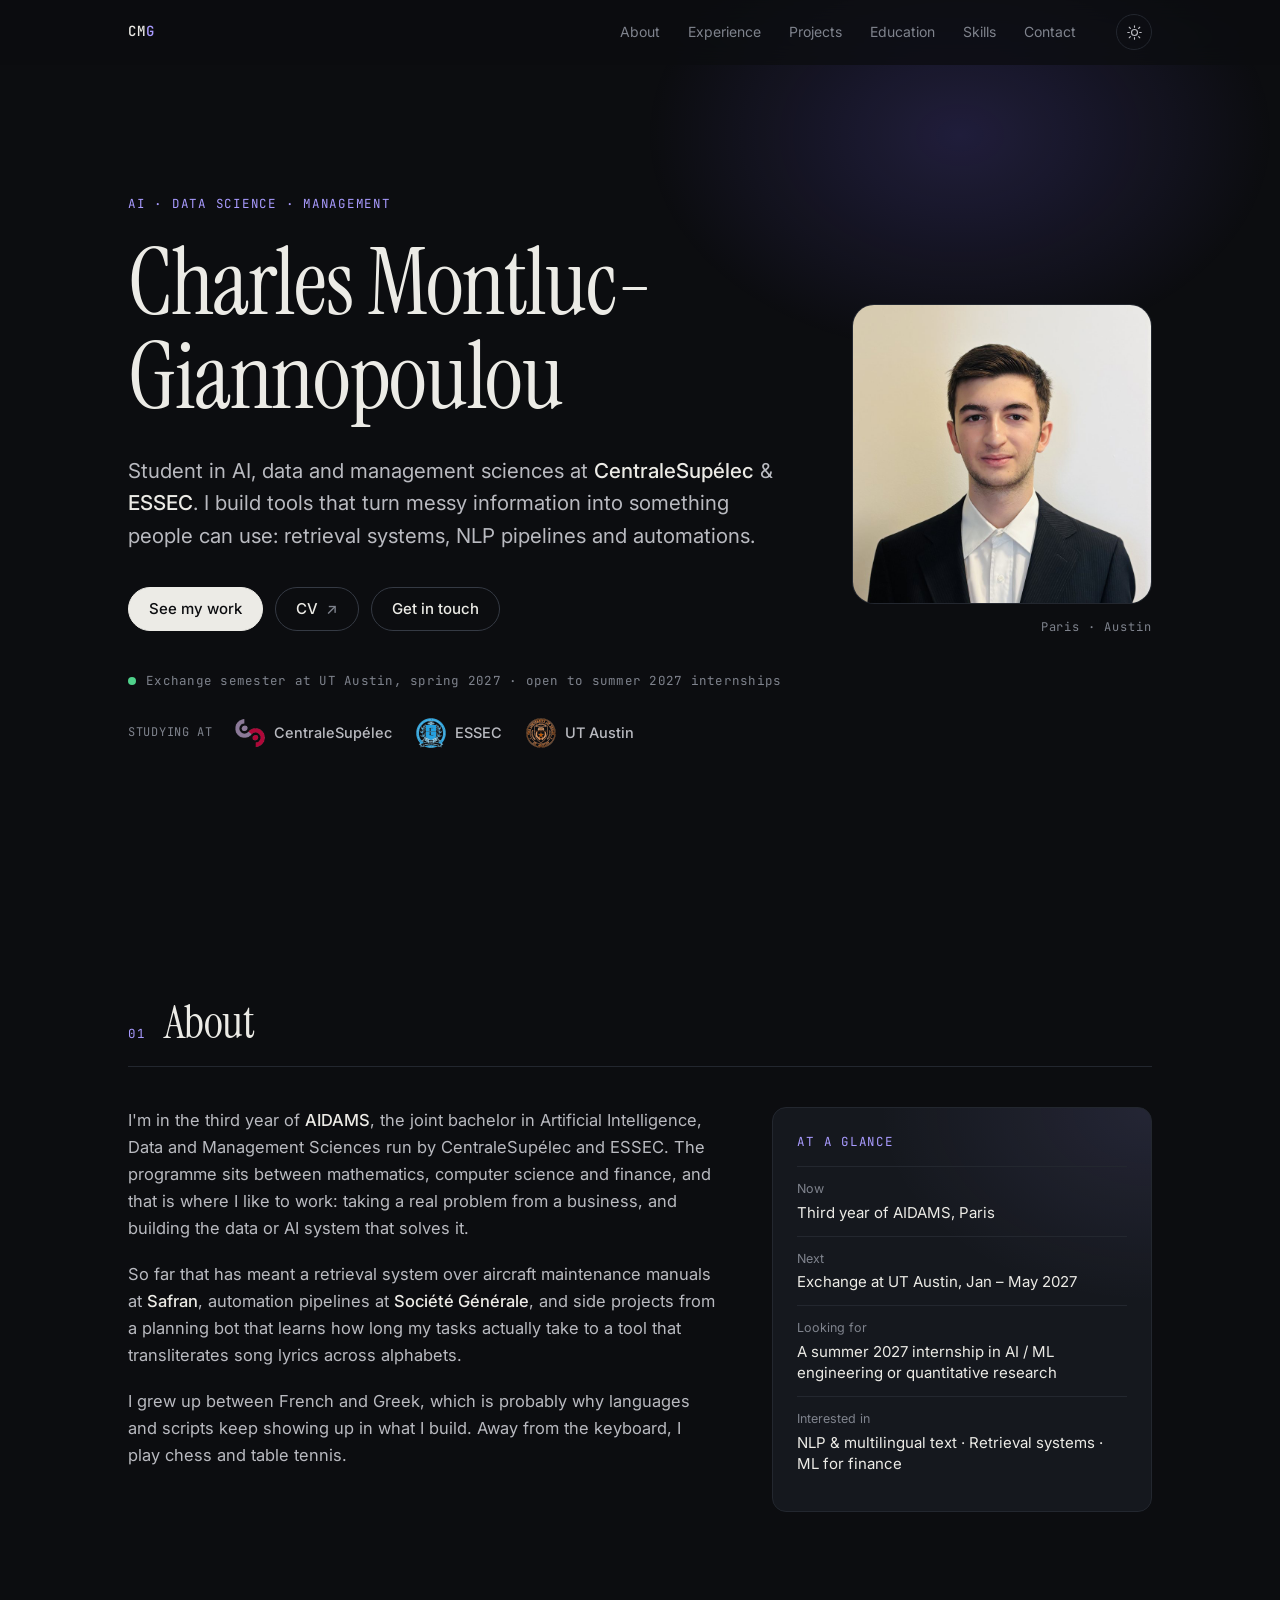
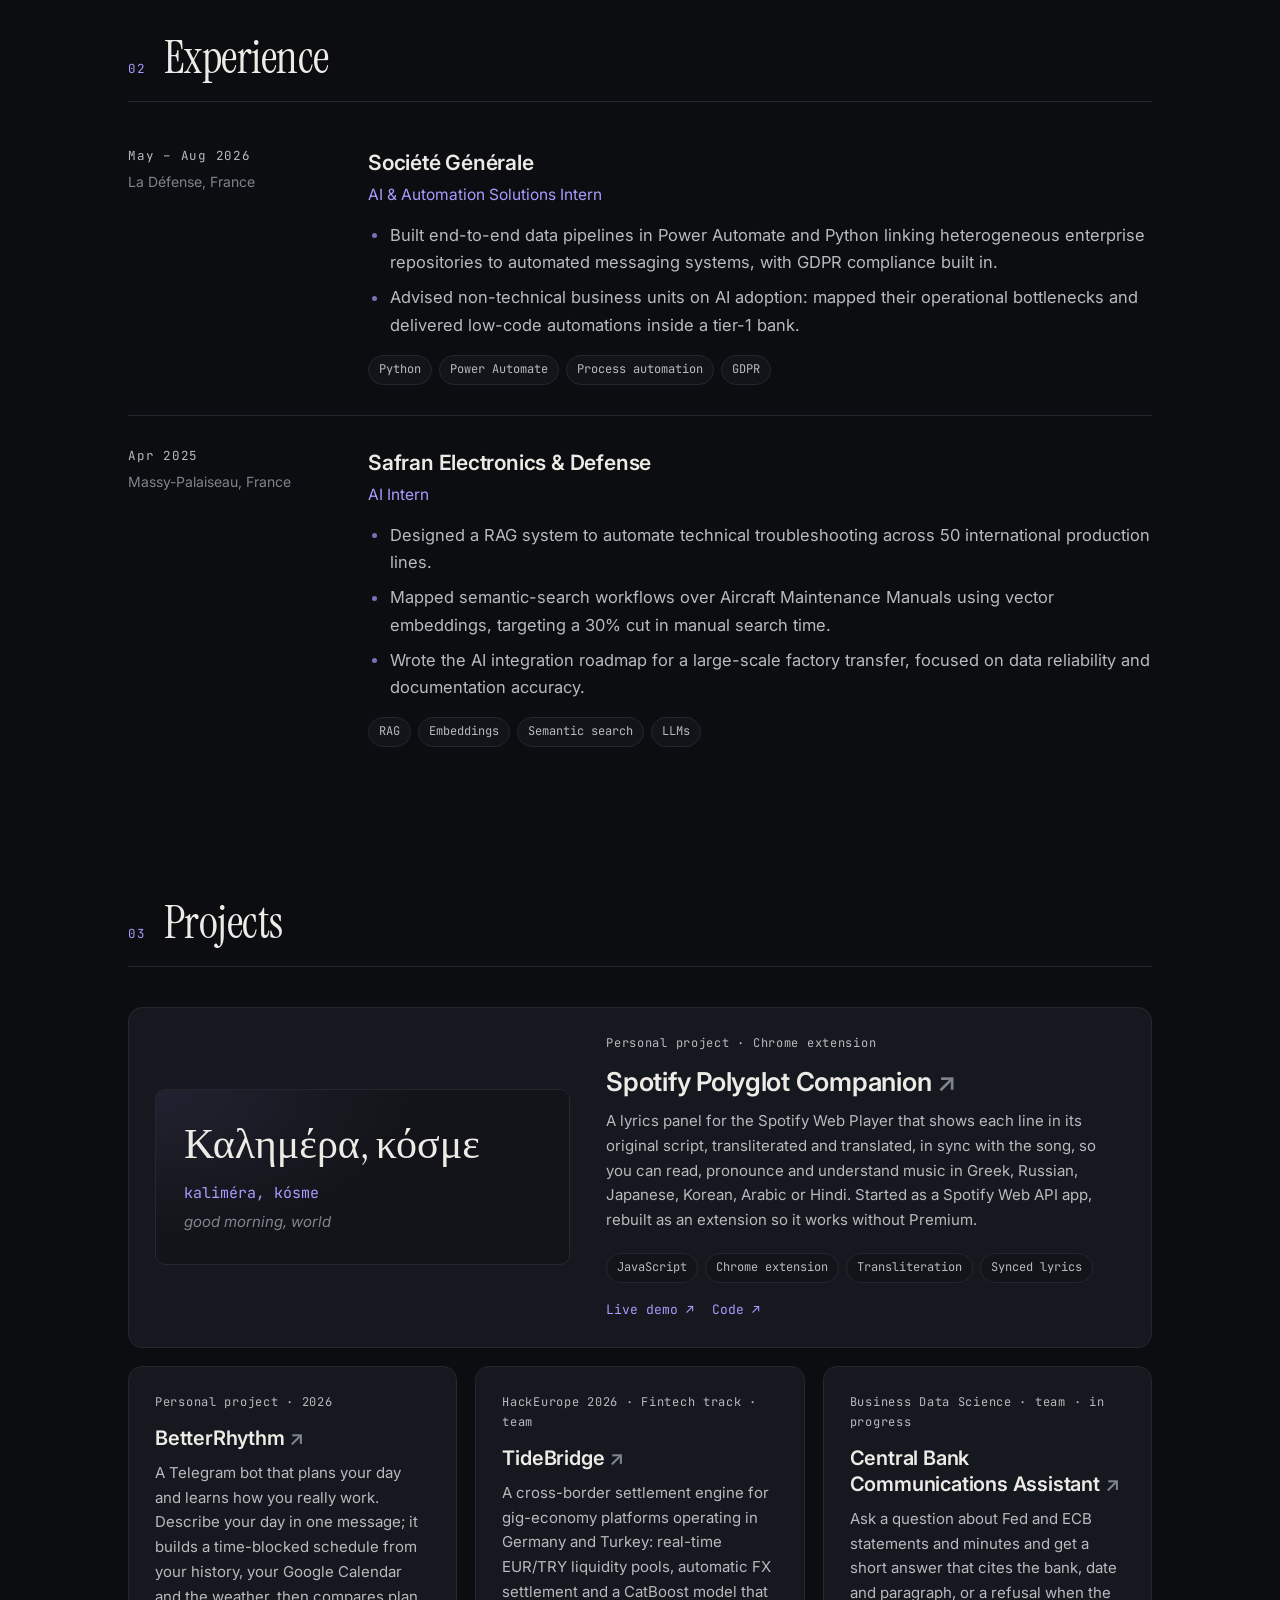
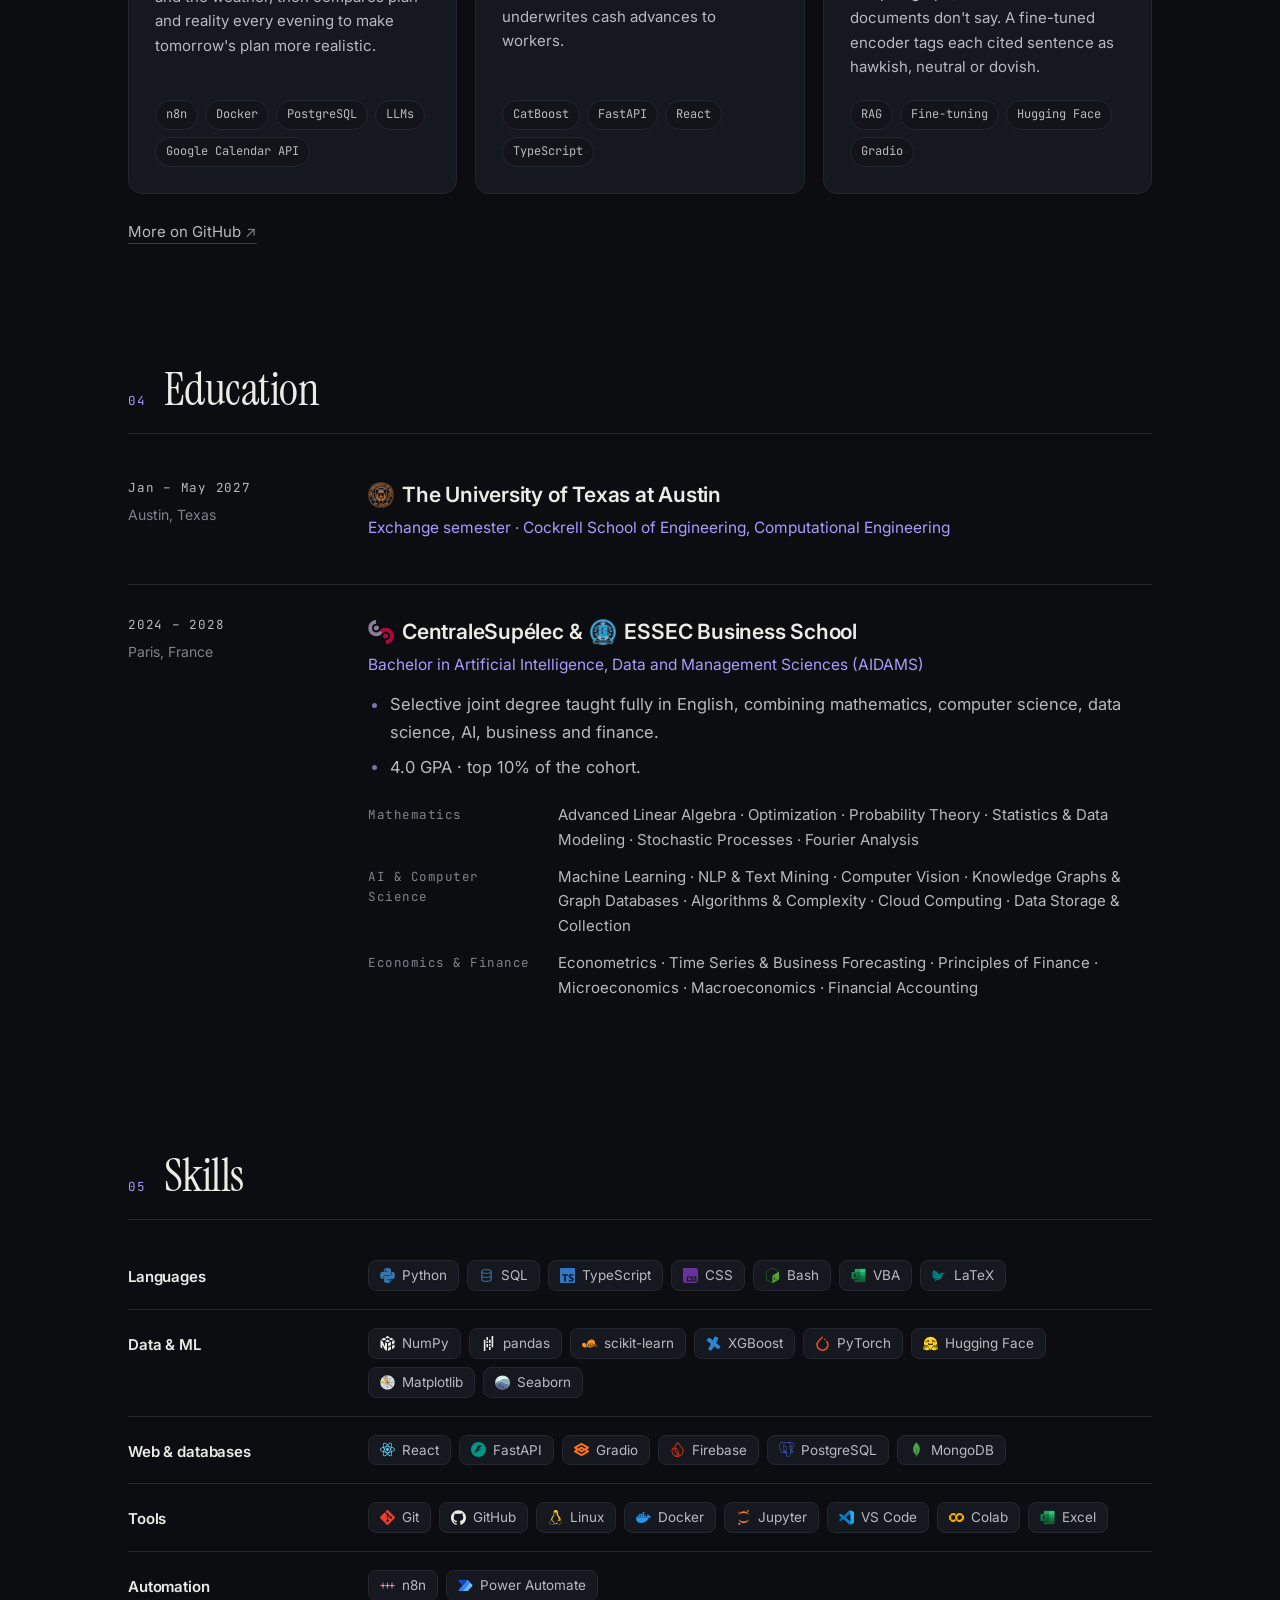
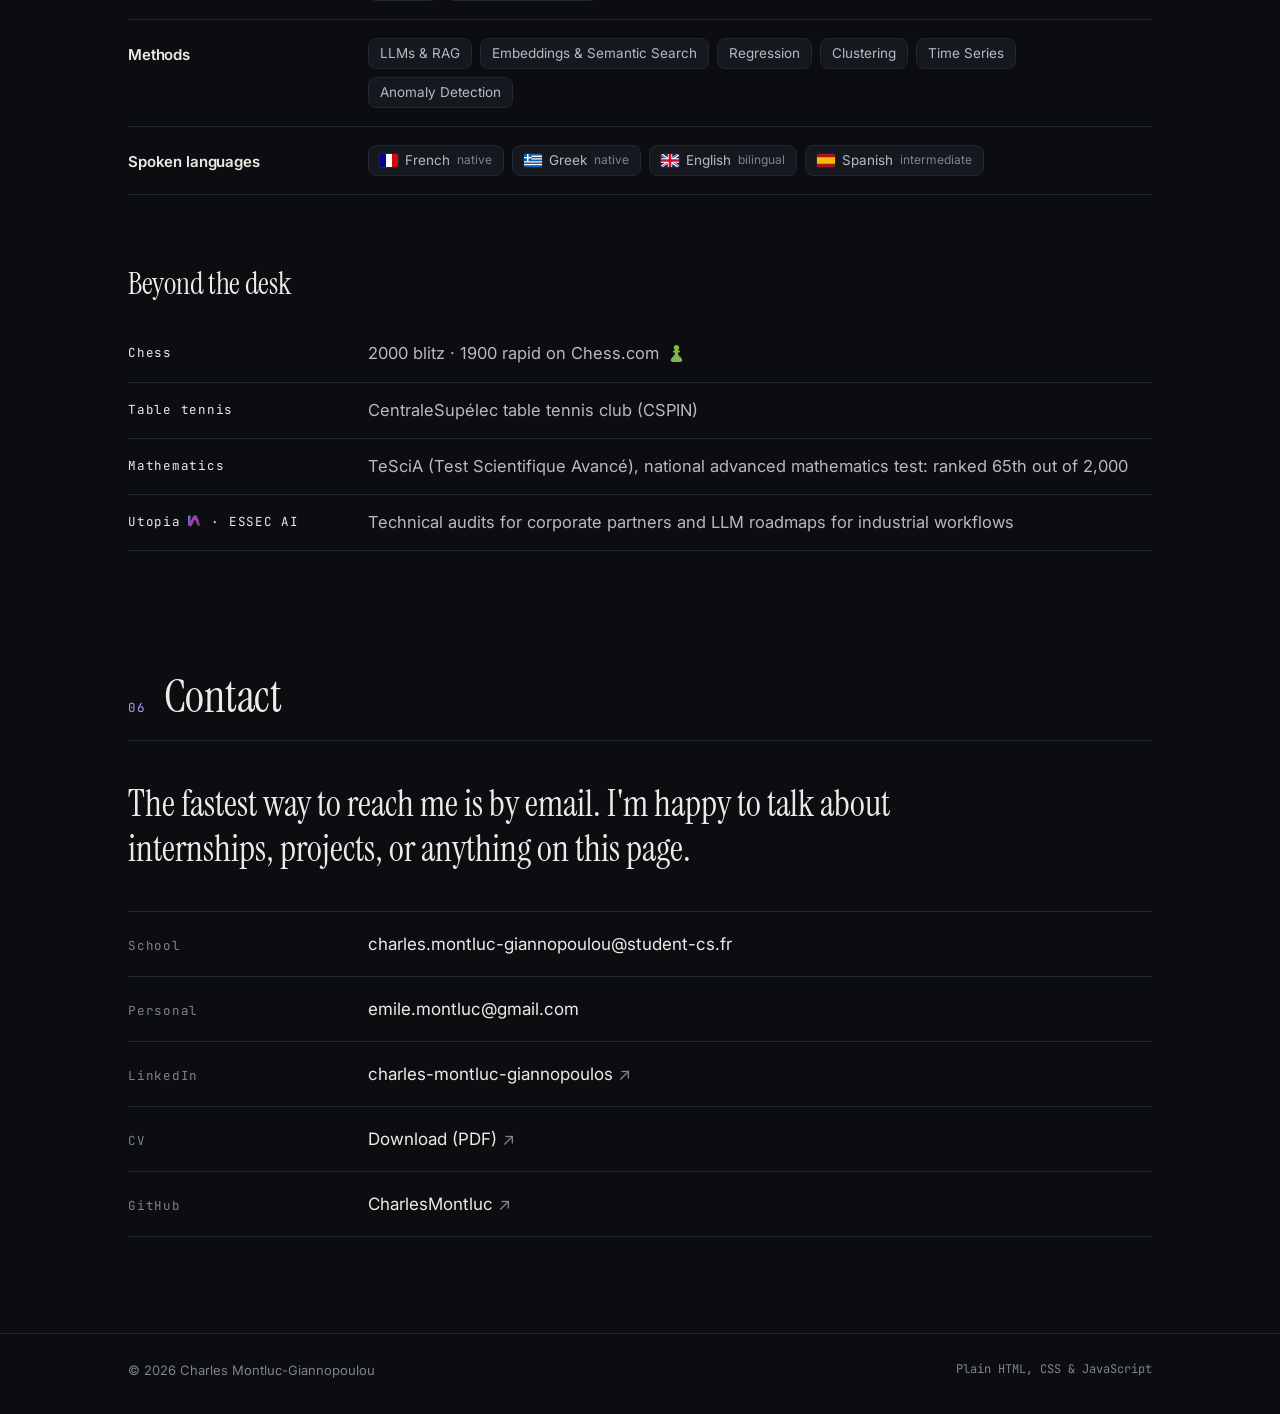
==== index.html @ 2e9385a8 "Remove em dashes from the text, use dot bullets" ====
<!DOCTYPE html>
<html lang="en" data-theme="dark">
<head>
  <meta charset="utf-8">
  <meta name="viewport" content="width=device-width, initial-scale=1">
  <title>Charles Montluc-Giannopoulou</title>
  <meta name="description" content="Charles Montluc-Giannopoulou, AI & data student at CentraleSupélec and ESSEC (AIDAMS). Internships at Société Générale and Safran. Projects in RAG, NLP and automation.">
  <meta name="author" content="Charles Montluc-Giannopoulou">
  <meta name="theme-color" content="#0c0d10">

  <meta property="og:type" content="website">
  <meta property="og:title" content="Charles Montluc-Giannopoulou">
  <meta property="og:description" content="AI & data student at CentraleSupélec × ESSEC. Building useful things with language models, data and automation.">
  <meta property="og:url" content="https://charlesmontluc.github.io/">

  <link rel="icon" href="assets/img/favicon.svg" type="image/svg+xml">
  <link rel="preconnect" href="https://fonts.googleapis.com">
  <link rel="preconnect" href="https://fonts.gstatic.com" crossorigin>
  <link href="https://fonts.googleapis.com/css2?family=Instrument+Serif:ital@0;1&family=Inter:wght@400;500;600&family=JetBrains+Mono:wght@400;500&display=swap" rel="stylesheet">
  <link rel="stylesheet" href="assets/css/style.css?v=20261128h">

  <script>
    // Apply the saved theme before first paint to avoid a flash.
    try {
      var t = localStorage.getItem("theme");
      if (t === "light" || t === "dark") document.documentElement.setAttribute("data-theme", t);
    } catch (e) {}
  </script>
</head>
<body>
  <a class="skip" href="#main">Skip to content</a>

  <header class="topbar">
    <div class="wrap topbar-inner">
      <a class="brand" href="#top" aria-label="Back to top">CM<span>G</span></a>
      <nav class="nav" aria-label="Sections">
        <a href="#about">About</a>
        <a href="#experience">Experience</a>
        <a href="#projects">Projects</a>
        <a href="#education">Education</a>
        <a href="#skills">Skills</a>
        <a href="#contact">Contact</a>
      </nav>
      <button class="theme-toggle" type="button" aria-label="Switch between dark and light theme">
        <svg class="icon-sun" viewBox="0 0 24 24" aria-hidden="true"><circle cx="12" cy="12" r="4.2"/><path d="M12 2.5v2.2M12 19.3v2.2M4.6 4.6l1.6 1.6M17.8 17.8l1.6 1.6M2.5 12h2.2M19.3 12h2.2M4.6 19.4l1.6-1.6M17.8 6.2l1.6-1.6"/></svg>
        <svg class="icon-moon" viewBox="0 0 24 24" aria-hidden="true"><path d="M20 14.5A8 8 0 0 1 9.5 4a8 8 0 1 0 10.5 10.5z"/></svg>
      </button>
    </div>
  </header>

  <main id="main">
    <!-- HERO -->
    <section class="hero wrap" id="top">
      <div class="hero-text">
        <p class="eyebrow">AI · Data Science · Management</p>
        <h1 class="name">Charles Montluc-Giannopoulou</h1>
        <p class="lede">
          Student in AI, data and management sciences at
          <strong>CentraleSupélec</strong> &amp; <strong>ESSEC</strong>.
          I build tools that turn messy information into something people can use:
          retrieval systems, NLP pipelines and automations.
        </p>
        <div class="hero-actions">
          <a class="btn btn-primary" href="#projects">See my work</a>
          <a class="btn" href="assets/CV_Charles_Montluc-Giannopoulou.pdf" target="_blank" rel="noopener">CV <span class="arrow" aria-hidden="true">↗</span></a>
          <a class="btn" href="#contact">Get in touch</a>
        </div>
        <p class="status"><span class="pulse" aria-hidden="true"></span>Exchange semester at UT Austin, spring 2027 · open to summer 2027 internships</p>
        <div class="schools">
          <span class="schools-label">Studying at</span>
          <ul>
            <li><img src="assets/img/logos/centralesupelec-mark.png" alt="" width="30" height="30">CentraleSupélec</li>
            <li><img src="assets/img/logos/essec.png" alt="" width="30" height="30">ESSEC</li>
            <li><img src="assets/img/logos/utaustin.png" alt="" width="30" height="30">UT Austin</li>
          </ul>
        </div>
      </div>

      <figure class="portrait">
        <div class="portrait-frame">
          <span class="monogram" aria-hidden="true">CM</span>
          <img src="assets/img/photo.jpg" alt="Portrait of Charles Montluc-Giannopoulou" width="600" height="600" onerror="this.remove()">
        </div>
        <figcaption>Paris · Austin</figcaption>
      </figure>
    </section>

    <!-- ABOUT -->
    <section class="section wrap" id="about">
      <header class="section-head">
        <span class="section-num">01</span>
        <h2>About</h2>
      </header>
      <div class="about-grid">
        <div class="prose reveal">
          <p>
            I'm in the third year of <strong>AIDAMS</strong>, the joint bachelor in Artificial Intelligence,
            Data and Management Sciences run by CentraleSupélec and ESSEC. The programme sits between
            mathematics, computer science and finance, and that is where I like to work: taking a real
            problem from a business, and building the data or AI system that solves it.
          </p>
          <p>
            So far that has meant a retrieval system over aircraft maintenance manuals at
            <strong>Safran</strong>, automation pipelines at <strong>Société Générale</strong>, and side projects
            from a planning bot that learns how long my tasks actually take to a tool that transliterates
            song lyrics across alphabets.
          </p>
          <p>
            I grew up between French and Greek, which is probably why languages and scripts keep
            showing up in what I build. Away from the keyboard, I play chess and table tennis.
          </p>
        </div>
        <aside class="now reveal" aria-label="At a glance">
          <p class="now-title">At a glance</p>
          <dl>
            <div><dt>Now</dt><dd>Third year of AIDAMS, Paris</dd></div>
            <div><dt>Next</dt><dd>Exchange at UT Austin, Jan – May 2027</dd></div>
            <div><dt>Looking for</dt><dd>A summer 2027 internship in AI / ML engineering or quantitative research</dd></div>
            <div><dt>Interested in</dt><dd>NLP &amp; multilingual text · Retrieval systems · ML for finance</dd></div>
          </dl>
        </aside>
      </div>
    </section>

    <!-- EXPERIENCE -->
    <section class="section wrap" id="experience">
      <header class="section-head">
        <span class="section-num">02</span>
        <h2>Experience</h2>
      </header>
      <ol class="timeline">
        <li class="role reveal">
          <div class="role-meta">
            <span class="role-date">May – Aug 2026</span>
            <span class="role-place">La Défense, France</span>
          </div>
          <div class="role-body">
            <h3>Société Générale</h3>
            <p class="role-title">AI &amp; Automation Solutions Intern</p>
            <ul>
              <li>Built end-to-end data pipelines in Power Automate and Python linking heterogeneous enterprise repositories to automated messaging systems, with GDPR compliance built in.</li>
              <li>Advised non-technical business units on AI adoption: mapped their operational bottlenecks and delivered low-code automations inside a tier-1 bank.</li>
            </ul>
            <ul class="tags"><li>Python</li><li>Power Automate</li><li>Process automation</li><li>GDPR</li></ul>
          </div>
        </li>
        <li class="role reveal">
          <div class="role-meta">
            <span class="role-date">Apr 2025</span>
            <span class="role-place">Massy-Palaiseau, France</span>
          </div>
          <div class="role-body">
            <h3>Safran Electronics &amp; Defense</h3>
            <p class="role-title">AI Intern</p>
            <ul>
              <li>Designed a RAG system to automate technical troubleshooting across 50 international production lines.</li>
              <li>Mapped semantic-search workflows over Aircraft Maintenance Manuals using vector embeddings, targeting a 30% cut in manual search time.</li>
              <li>Wrote the AI integration roadmap for a large-scale factory transfer, focused on data reliability and documentation accuracy.</li>
            </ul>
            <ul class="tags"><li>RAG</li><li>Embeddings</li><li>Semantic search</li><li>LLMs</li></ul>
          </div>
        </li>
      </ol>
    </section>

    <!-- PROJECTS -->
    <section class="section wrap" id="projects">
      <header class="section-head">
        <span class="section-num">03</span>
        <h2>Projects</h2>
      </header>
      <div class="projects">
        <article class="project project-feature reveal">
          <div class="project-visual lyric" aria-hidden="true">
            <p class="lyric-src">Καλημέρα, κόσμε</p>
            <p class="lyric-translit">kaliméra, kósme</p>
            <p class="lyric-trans">good morning, world</p>
          </div>
          <div class="project-body">
            <p class="project-kicker">Personal project · Chrome extension</p>
            <h3><a href="https://charlesmontluc.github.io/spotify-polyglot-companion/" target="_blank" rel="noopener">Spotify Polyglot Companion <span class="arrow" aria-hidden="true">↗</span></a></h3>
            <p>
              A lyrics panel for the Spotify Web Player that shows each line in its original script,
              transliterated and translated, in sync with the song, so you can read, pronounce and understand
              music in Greek, Russian, Japanese, Korean, Arabic or Hindi. Started as a Spotify Web API app, rebuilt
              as an extension so it works without Premium.
            </p>
            <ul class="tags"><li>JavaScript</li><li>Chrome extension</li><li>Transliteration</li><li>Synced lyrics</li></ul>
            <p class="project-links"><a href="https://charlesmontluc.github.io/spotify-polyglot-companion/" target="_blank" rel="noopener">Live demo ↗</a><a href="https://github.com/CharlesMontluc/spotify-polyglot-companion" target="_blank" rel="noopener">Code ↗</a></p>
          </div>
        </article>

        <article class="project reveal">
          <p class="project-kicker">Personal project · 2026</p>
          <h3><a href="https://github.com/CharlesMontluc/betterrhythm" target="_blank" rel="noopener">BetterRhythm <span class="arrow" aria-hidden="true">↗</span></a></h3>
          <p>
            A Telegram bot that plans your day and learns how you really work. Describe your day in one message;
            it builds a time-blocked schedule from your history, your Google Calendar and the weather, then
            compares plan and reality every evening to make tomorrow's plan more realistic.
          </p>
          <ul class="tags"><li>n8n</li><li>Docker</li><li>PostgreSQL</li><li>LLMs</li><li>Google Calendar API</li></ul>
        </article>

        <article class="project reveal">
          <p class="project-kicker">HackEurope 2026 · Fintech track · team</p>
          <h3><a href="https://github.com/CharlesMontluc/HackEurope-Fintech" target="_blank" rel="noopener">TideBridge <span class="arrow" aria-hidden="true">↗</span></a></h3>
          <p>
            A cross-border settlement engine for gig-economy platforms operating in Germany and Turkey:
            real-time EUR/TRY liquidity pools, automatic FX settlement and a CatBoost model that underwrites
            cash advances to workers.
          </p>
          <ul class="tags"><li>CatBoost</li><li>FastAPI</li><li>React</li><li>TypeScript</li></ul>
        </article>

        <article class="project reveal">
          <p class="project-kicker">Business Data Science · team · in progress</p>
          <h3><a href="https://github.com/CharlesMontluc/central-bank-assistant" target="_blank" rel="noopener">Central Bank Communications Assistant <span class="arrow" aria-hidden="true">↗</span></a></h3>
          <p>
            Ask a question about Fed and ECB statements and minutes and get a short answer that cites the bank,
            date and paragraph, or a refusal when the documents don't say. A fine-tuned encoder tags each cited
            sentence as hawkish, neutral or dovish.
          </p>
          <ul class="tags"><li>RAG</li><li>Fine-tuning</li><li>Hugging Face</li><li>Gradio</li></ul>
        </article>
      </div>
      <p class="more reveal"><a href="https://github.com/CharlesMontluc" target="_blank" rel="noopener">More on GitHub <span class="arrow" aria-hidden="true">↗</span></a></p>
    </section>

    <!-- EDUCATION -->
    <section class="section wrap" id="education">
      <header class="section-head">
        <span class="section-num">04</span>
        <h2>Education</h2>
      </header>
      <ol class="timeline">
        <li class="role reveal">
          <div class="role-meta">
            <span class="role-date">Jan – May 2027</span>
            <span class="role-place">Austin, Texas</span>
          </div>
          <div class="role-body">
            <h3 class="school-name"><img src="assets/img/logos/utaustin.png" alt="" width="26" height="26">The University of Texas at Austin</h3>
            <p class="role-title">Exchange semester · Cockrell School of Engineering, Computational Engineering</p>
          </div>
        </li>
        <li class="role reveal">
          <div class="role-meta">
            <span class="role-date">2024 – 2028</span>
            <span class="role-place">Paris, France</span>
          </div>
          <div class="role-body">
            <h3 class="school-name"><img src="assets/img/logos/centralesupelec-mark.png" alt="" width="26" height="26">CentraleSupélec &amp;<img src="assets/img/logos/essec.png" alt="" width="26" height="26">ESSEC Business School</h3>
            <p class="role-title">Bachelor in Artificial Intelligence, Data and Management Sciences (AIDAMS)</p>
            <ul>
              <li>Selective joint degree taught fully in English, combining mathematics, computer science, data science, AI, business and finance.</li>
              <li>4.0 GPA · top 10% of the cohort.</li>
                          </ul>
            <dl class="courses">
              <div><dt>Mathematics</dt><dd>Advanced Linear Algebra · Optimization · Probability Theory · Statistics &amp; Data Modeling · Stochastic Processes · Fourier Analysis</dd></div>
              <div><dt>AI &amp; Computer Science</dt><dd>Machine Learning · NLP &amp; Text Mining · Computer Vision · Knowledge Graphs &amp; Graph Databases · Algorithms &amp; Complexity · Cloud Computing · Data Storage &amp; Collection</dd></div>
              <div><dt>Economics &amp; Finance</dt><dd>Econometrics · Time Series &amp; Business Forecasting · Principles of Finance · Microeconomics · Macroeconomics · Financial Accounting</dd></div>
            </dl>
          </div>
        </li>
      </ol>
    </section>

    <!-- SKILLS -->
    <section class="section wrap" id="skills">
      <header class="section-head">
        <span class="section-num">05</span>
        <h2>Skills</h2>
      </header>
      <div class="skills">
        <div class="skill-row reveal">
          <h3>Languages</h3>
          <ul class="chips"><li class="chip" style="--brand:#3776AB"><svg viewBox="0 0 24 24" aria-hidden="true"><path d="M11.858 0c-.978.005-1.913.088-2.736.234C6.7.662 6.26 1.558 6.26 3.21v2.182h5.725v.727H4.111c-1.664 0-3.121 1-3.577 2.903-.526 2.181-.549 3.542 0 5.82.407 1.694 1.379 2.902 3.043 2.902h1.969v-2.616c0-1.89 1.635-3.557 3.576-3.557h5.72c1.591 0 2.862-1.31 2.862-2.91v-5.45c0-1.553-1.309-2.718-2.863-2.977A18 18 0 0 0 11.858 0M8.762 1.755c.591 0 1.074.491 1.074 1.095 0 .601-.483 1.087-1.074 1.087A1.08 1.08 0 0 1 7.688 2.85c0-.604.48-1.095 1.074-1.095m9.656 4.364v2.543c0 1.971-1.671 3.63-3.577 3.63H9.122c-1.566 0-2.862 1.34-2.862 2.91v5.452c0 1.551 1.349 2.464 2.862 2.91 1.813.532 3.55.628 5.72 0 1.44-.418 2.862-1.258 2.862-2.91V18.47h-5.719v-.727h8.582c1.664 0 2.284-1.16 2.862-2.903.598-1.793.573-3.518 0-5.819-.41-1.656-1.196-2.903-2.862-2.903zm-3.216 13.807a1.08 1.08 0 0 1 1.074 1.088c0 .604-.48 1.094-1.074 1.094-.592 0-1.075-.49-1.075-1.094 0-.601.483-1.088 1.075-1.088"/></svg>Python</li><li class="chip" style="--brand:#336791"><svg viewBox="0 0 24 24" aria-hidden="true" fill="none" stroke="currentColor" stroke-width="2"><ellipse cx="12" cy="5.5" rx="7.5" ry="3"/><path d="M4.5 5.5v13c0 1.66 3.36 3 7.5 3s7.5-1.34 7.5-3v-13"/><path d="M4.5 12c0 1.66 3.36 3 7.5 3s7.5-1.34 7.5-3"/></svg>SQL</li><li class="chip" style="--brand:#3178C6"><svg viewBox="0 0 24 24" aria-hidden="true"><path d="M1.125 0C.502 0 0 .502 0 1.125v21.75C0 23.498.502 24 1.125 24h21.75c.623 0 1.125-.502 1.125-1.125V1.125C24 .502 23.498 0 22.875 0zm17.363 9.75c.612 0 1.154.037 1.627.111a6.38 6.38 0 0 1 1.306.34v2.458a3.95 3.95 0 0 0-.643-.361 5.093 5.093 0 0 0-.717-.26 5.453 5.453 0 0 0-1.426-.2c-.3 0-.573.028-.819.086a2.1 2.1 0 0 0-.623.242c-.17.104-.3.229-.393.374a.888.888 0 0 0-.14.49c0 .196.053.373.156.529.104.156.252.304.443.444s.423.276.696.41c.273.135.582.274.926.416.47.197.892.407 1.266.628.374.222.695.473.963.753.268.279.472.598.614.957.142.359.214.776.214 1.253 0 .657-.125 1.21-.373 1.656a3.033 3.033 0 0 1-1.012 1.085 4.38 4.38 0 0 1-1.487.596c-.566.12-1.163.18-1.79.18a9.916 9.916 0 0 1-1.84-.164 5.544 5.544 0 0 1-1.512-.493v-2.63a5.033 5.033 0 0 0 3.237 1.2c.333 0 .624-.03.872-.09.249-.06.456-.144.623-.25.166-.108.29-.234.373-.38a1.023 1.023 0 0 0-.074-1.089 2.12 2.12 0 0 0-.537-.5 5.597 5.597 0 0 0-.807-.444 27.72 27.72 0 0 0-1.007-.436c-.918-.383-1.602-.852-2.053-1.405-.45-.553-.676-1.222-.676-2.005 0-.614.123-1.141.369-1.582.246-.441.58-.804 1.004-1.089a4.494 4.494 0 0 1 1.47-.629 7.536 7.536 0 0 1 1.77-.201zm-15.113.188h9.563v2.166H9.506v9.646H6.789v-9.646H3.375z"/></svg>TypeScript</li><li class="chip" style="--brand:#663399"><svg viewBox="0 0 24 24" aria-hidden="true"><path d="M0 0v20.16A3.84 3.84 0 0 0 3.84 24h16.32A3.84 3.84 0 0 0 24 20.16V3.84A3.84 3.84 0 0 0 20.16 0Zm14.256 13.08c1.56 0 2.28 1.08 2.304 2.64h-1.608c.024-.288-.048-.6-.144-.84-.096-.192-.288-.264-.552-.264-.456 0-.696.264-.696.84-.024.576.288.888.768 1.08.72.288 1.608.744 1.92 1.296q.432.648.432 1.656c0 1.608-.912 2.592-2.496 2.592-1.656 0-2.4-1.032-2.424-2.688h1.68c0 .792.264 1.176.792 1.176.264 0 .456-.072.552-.24.192-.312.24-1.176-.048-1.512-.312-.408-.912-.6-1.32-.816q-.828-.396-1.224-.936c-.24-.36-.36-.888-.36-1.536 0-1.44.936-2.472 2.424-2.448m5.4 0c1.584 0 2.304 1.08 2.328 2.64h-1.608c0-.288-.048-.6-.168-.84-.096-.192-.264-.264-.528-.264-.48 0-.72.264-.72.84s.288.888.792 1.08c.696.288 1.608.744 1.92 1.296.264.432.408.984.408 1.656.024 1.608-.888 2.592-2.472 2.592-1.68 0-2.424-1.056-2.448-2.688h1.68c0 .744.264 1.176.792 1.176.264 0 .456-.072.552-.24.216-.312.264-1.176-.048-1.512-.288-.408-.888-.6-1.32-.816-.552-.264-.96-.576-1.2-.936s-.36-.888-.36-1.536c-.024-1.44.912-2.472 2.4-2.448m-11.031.018c.711-.006 1.419.198 1.839.63.432.432.672 1.128.648 1.992H9.336c.024-.456-.096-.792-.432-.96-.312-.144-.768-.048-.888.24-.12.264-.192.576-.168.864v3.504c0 .744.264 1.128.768 1.128a.65.65 0 0 0 .552-.264c.168-.24.192-.552.168-.84h1.776c.096 1.632-.984 2.712-2.568 2.688-1.536 0-2.496-.864-2.472-2.472v-4.032c0-.816.24-1.44.696-1.848.432-.408 1.146-.624 1.857-.63"/></svg>CSS</li><li class="chip" style="--brand:#4EAA25"><svg viewBox="0 0 24 24" aria-hidden="true"><path d="M21.038,4.9l-7.577-4.498C13.009,0.134,12.505,0,12,0c-0.505,0-1.009,0.134-1.462,0.403L2.961,4.9 C2.057,5.437,1.5,6.429,1.5,7.503v8.995c0,1.073,0.557,2.066,1.462,2.603l7.577,4.497C10.991,23.866,11.495,24,12,24 c0.505,0,1.009-0.134,1.461-0.402l7.577-4.497c0.904-0.537,1.462-1.529,1.462-2.603V7.503C22.5,6.429,21.943,5.437,21.038,4.9z M15.17,18.946l0.013,0.646c0.001,0.078-0.05,0.167-0.111,0.198l-0.383,0.22c-0.061,0.031-0.111-0.007-0.112-0.085L14.57,19.29 c-0.328,0.136-0.66,0.169-0.872,0.084c-0.04-0.016-0.057-0.075-0.041-0.142l0.139-0.584c0.011-0.046,0.036-0.092,0.069-0.121 c0.012-0.011,0.024-0.02,0.036-0.026c0.022-0.011,0.043-0.014,0.062-0.006c0.229,0.077,0.521,0.041,0.802-0.101 c0.357-0.181,0.596-0.545,0.592-0.907c-0.003-0.328-0.181-0.465-0.613-0.468c-0.55,0.001-1.064-0.107-1.072-0.917 c-0.007-0.667,0.34-1.361,0.889-1.8l-0.007-0.652c-0.001-0.08,0.048-0.168,0.111-0.2l0.37-0.236 c0.061-0.031,0.111,0.007,0.112,0.087l0.006,0.653c0.273-0.109,0.511-0.138,0.726-0.088c0.047,0.012,0.067,0.076,0.048,0.151 l-0.144,0.578c-0.011,0.044-0.036,0.088-0.065,0.116c-0.012,0.012-0.025,0.021-0.038,0.028c-0.019,0.01-0.038,0.013-0.057,0.009 c-0.098-0.022-0.332-0.073-0.699,0.113c-0.385,0.195-0.52,0.53-0.517,0.778c0.003,0.297,0.155,0.387,0.681,0.396 c0.7,0.012,1.003,0.318,1.01,1.023C16.105,17.747,15.736,18.491,15.17,18.946z M19.143,17.859c0,0.06-0.008,0.116-0.058,0.145 l-1.916,1.164c-0.05,0.029-0.09,0.004-0.09-0.056v-0.494c0-0.06,0.037-0.093,0.087-0.122l1.887-1.129 c0.05-0.029,0.09-0.004,0.09,0.056V17.859z M20.459,6.797l-7.168,4.427c-0.894,0.523-1.553,1.109-1.553,2.187v8.833 c0,0.645,0.26,1.063,0.66,1.184c-0.131,0.023-0.264,0.039-0.398,0.039c-0.42,0-0.833-0.114-1.197-0.33L3.226,18.64 c-0.741-0.44-1.201-1.261-1.201-2.142V7.503c0-0.881,0.46-1.702,1.201-2.142l7.577-4.498c0.363-0.216,0.777-0.33,1.197-0.33 c0.419,0,0.833,0.114,1.197,0.33l7.577,4.498c0.624,0.371,1.046,1.013,1.164,1.732C21.686,6.557,21.12,6.411,20.459,6.797z"/></svg>Bash</li><li class="chip"><img class="chip-logo" src="assets/img/logos/excel.png" alt="" width="15" height="15">VBA</li><li class="chip" style="--brand:#008080"><svg viewBox="0 0 24 24" aria-hidden="true"><path d="M2.176 2.814c.233.42.476.78.73 1.09.247-.013 1.132.456 1.312.523.508.282 1.063.63 1.567.966.505.337.96.662 1.272.9.156.12.278.218.352.286a.483.483 0 01.078.082.08.08 0 01.01.021.06.06 0 01-.004.047.057.057 0 01-.04.03.077.077 0 01-.028 0c-.057 0-.203-.163-.497-.415a23.474 23.474 0 00-2.759-1.827c-.504-.28-.956-.542-1.264-.613a2.322 2.322 0 00-.36-.025 2.706 2.706 0 00-.788.133c.494.414.91.716 1.28.949-.57-.182-1.182-.21-1.902.133.526.329.967.567 1.354.745 1.103.156 2.258.696 3.224 1.309.483.307.904.615 1.219.867.157.125.29.237.39.328.098.091.174.154.197.21.03.073-.019.104-.084.058-.032-.022-.088-.102-.184-.191a7.35 7.35 0 00-.384-.327c-.312-.25-.729-.552-1.209-.857-.893-.562-2.232-1.013-3.173-1.397-.602-.11-1.225-.06-1.906.39.449.2.837.349 1.182.463.812 0 1.892.365 2.935.922 1.042.556 2.04 1.214 2.523 1.774.066.077-.016.126-.074.07-.52-.495-1.463-1.204-2.498-1.756-.639-.337-2.153-1.01-2.886-1.01l.004.002c-.567.02-1.13.195-1.679.716.477.118.885.196 1.244.249-.44.088-.87.3-1.289.722.324.07.616.122.882.162-.328.159-.639.404-.923.78.373.03.703.042 1 .044-.36.166-.696.43-.996.85.533.027.98.025 1.364.003-.422.172-.812.464-1.145.968.662.01 1.188-.022 1.628-.076l-.006.002c.99-.073 2.297.127 2.962.847.052.057-.024.118-.072.074-.648-.58-1.493-.827-2.89-.921h-.002c-.543.149-1.046.446-1.46 1.074.536.008.982-.013 1.366-.05-.469.257-.873.644-1.139 1.306.483-.092.888-.19 1.237-.292-.363.265-.668.636-.873 1.194.324-.072.612-.146.871-.221a2.519 2.519 0 00-.513 1.095c.352-.13.655-.254.926-.377-.257.3-.453.681-.55 1.19.495-.199.899-.388 1.238-.568-.31.333-.543.76-.635 1.356a11.816 11.816 0 001.442-.744c-.433.362-.764.843-.879 1.587.788-.348 1.339-.663 1.767-.955-.184.372-.282.806-.235 1.348.762-.584 1.243-1.056 1.602-1.473-.024.269-.003.56.077.884.546-.939 1.089-1.212 1.65-1.526-.895.451-.762.79-.762 1.184.683-.72 1.635-1.482 1.927-1.96-.39.585-.547 1.14-.65 1.63-1.993 1.054-3.207 1.329-4.568 1.75.528.194 1.093.383.859.652l-.624.622c.399-.124.805-.3 1.158-.059-.035.327-.447.492-.8.683.621-.224.756-.172.92-.12.081.393-.203.603-.388.862 1.565-1.19 3.606-2.13 5.044-2.522 2.022-.681 4.63-1.389 5.339-3.115l.712-2.847-.004.004c-.111-.034-.246-.063-.35-.133a.651.651 0 01-.235-.297c-.252.065-.44.03-.56-.088-.117-.117-.167-.296-.203-.491-.203.041-.362.016-.467-.077-.116-.101-.17-.26-.198-.444l-.008-.039.037-.015a.842.842 0 00.302-.194.257.257 0 00.07-.225l-.006-.037.03-.016c.163-.093.345-.169.428-.28a.274.274 0 00.053-.21.88.88 0 00-.155-.357l-.027-.04.04-.027c.118-.09.244-.179.308-.26.032-.04.048-.076.047-.11 0-.033-.015-.07-.064-.117l-.098-.094.135.006c.213.01.395-.007.538-.053a.504.504 0 00.274-.197c-.007-.033-.02-.063-.02-.098a.484.484 0 01.967 0c0 .044-.015.084-.026.125.177.014.347.01.507-.06l.002.001.035-.013c.236-.085.334.045.72-.456-1.69-2.19-4.157-.635-4.977 1.622-.21.576-1.405.578-1.751 0-1.37-2.95-5.53-6.068-9.07-7.218zm.86 2.145c.906.293 1.913.782 2.77 1.328.43.273.813.543 1.114.779.301.236.566.473.62.575.054.102 0 .14-.082.06-.081-.078-.303-.32-.6-.553-.298-.234-.68-.505-1.106-.777-.775-.49-1.982-.958-2.716-1.412zm-1.7 2.7c1.116.014 2.35.447 3.434.997.541.275 1.023.567 1.395.83.372.263.672.524.734.657.061.134-.02.13-.087.055a4.401 4.401 0 00-.704-.626 11.47 11.47 0 00-1.385-.826C3.76 8.264 2.439 7.82 1.336 7.66zm14.916.772a.381.381 0 100 .762.381.381 0 000-.762zM1.7 8.478c.822.072 1.72.368 2.534.75 1.086.509 2.035 1.158 2.434 1.667.035.045-.014.131-.08.062-.428-.44-1.322-1.131-2.397-1.635-.913-.421-2.282-.87-3.262-.78.251-.03.497-.088.771-.064zm16.339.01c-.366.475-.53.423-.703.464.094.43.35.586.585.77l-.06.012c2.315-.447 4.186-.286 6.139-.236l-5.961-1.01zm-.178 1.246h-.002l-.004.016.006-.016zm-.625-.757c-.183.074-.373.076-.563.059a.477.477 0 01-.42.26.483.483 0 01-.435-.278.609.609 0 01-.274.188c-.139.045-.308.057-.493.055.02.035.054.068.055.104a.273.273 0 01-.069.174c-.073.092-.189.17-.295.248.087.141.137.26.149.362a.39.39 0 01-.07.284c-.106.14-.288.21-.439.293a.374.374 0 01-.09.268.89.89 0 01-.297.198c.027.156.074.283.154.354.086.076.211.103.425.047l.055-.014.01.055c.033.207.088.385.187.483.1.099.244.135.503.055l.049-.015.016.048c.05.142.12.223.209.282.087.06.247.112.358.147.798-.869 1.525-1.772 1.884-2.86-.225-.177-.506-.338-.609-.797zm-16.23.386c1.165-.08 2.283.196 3.202.626.92.43 1.658.939 1.974 1.307.075.087-.019.12-.072.072a8.187 8.187 0 00-1.947-1.29c-.904-.414-2.193-.644-3.157-.715zm.864.802c.61.02 1.24.155 1.806.352.756.262 1.421.614 1.747.98.045.05-.007.127-.074.069-.349-.304-.961-.693-1.706-.951-.574-.195-1.613-.369-2.268-.397.197-.022.292-.06.495-.053zm1.05 1.788c.423.034.886.133 1.341.407.043.026.049.136-.049.09-.856-.402-1.326-.49-2.457-.31.386-.128.74-.221 1.164-.187zm-.04.788c.4-.035.784-.002 1.297.204.044.018.08.126-.033.094-.857-.243-1.167-.328-2.287.104.28-.229.622-.366 1.023-.402zm1.285.687c.317-.023.635-.026.934.006.052.006.055.105-.006.102a7.87 7.87 0 00-1.837.115c-.243.046-.423.043-1.405.458.287-.233.794-.452 1.385-.56a8.91 8.91 0 01.93-.12zm1.28.49c.099.003.062.104.006.103-.728-.01-1.304.132-1.875.295a9.78 9.78 0 00-1.318.525c.283-.23.713-.457 1.291-.622.579-.166 1.248-.326 1.896-.302zm.528.398c.036-.005.105.084.018.1-.73.137-1.244.267-1.794.454-.216.074-.58.207-1.243.587.26-.269.656-.492 1.213-.68.558-.19 1.196-.37 1.806-.46zm.311.507c.075-.012.097.087.02.102-1.217.241-1.76.556-2.54 1.144.504-.523 1.297-1.051 2.52-1.246zm.595.448c.087-.013.11.087.021.1-.872.13-1.477.553-2.255 1.33.295-.493 1.004-1.24 2.234-1.43zm.372.39c.046-.006.114.073.023.1a2.634 2.634 0 00-.669.3c-.182.118-.3.2-.597.507.111-.245.296-.434.542-.59.247-.157.509-.293.7-.317z"/></svg>LaTeX</li></ul>
        </div>
        <div class="skill-row reveal">
          <h3>Data &amp; ML</h3>
          <ul class="chips"><li class="chip chip-dark" style="--brand:#013243"><svg viewBox="0 0 24 24" aria-hidden="true"><path d="M10.315 4.876L6.3048 2.8517l-4.401 2.1965 4.1186 2.0683zm1.8381.9277l4.2045 2.1223-4.3622 2.1906-4.125-2.0718zm5.6153-2.9213l4.3193 2.1658-3.863 1.9402-4.2131-2.1252zm-1.859-.9329L12.021 0 8.1742 1.9193l4.0068 2.0208zm-3.0401 16.7443V24l4.7107-2.3507-.0053-5.3085zm4.7037-4.2057l-.0052-5.2528-4.6985 2.3356v5.2546zm5.6553-.9845v5.327l-4.0178 2.0052-.0029-5.3028zm0-1.8626V6.4214l-4.0253 2.001.0034 5.2633zM11.2062 11.571L8.0333 9.9756v6.895s-3.8804-8.2564-4.2399-8.998c-.0463-.0957-.2371-.2007-.2858-.2262C2.8118 7.2812.773 6.2485.773 6.2485V18.43l2.8204 1.5076v-6.3674s3.8392 7.3775 3.878 7.458c.0389.0807.4245.8582.8362 1.1314.5485.363 2.8992 1.7766 2.8992 1.7766z"/></svg>NumPy</li><li class="chip chip-dark" style="--brand:#150458"><svg viewBox="0 0 24 24" aria-hidden="true"><path d="M16.922 0h2.623v18.104h-2.623zm-4.126 12.94h2.623v2.57h-2.623zm0-7.037h2.623v5.446h-2.623zm0 11.197h2.623v5.446h-2.623zM4.456 5.896h2.622V24H4.455zm4.213 2.559h2.623v2.57H8.67zm0 4.151h2.623v5.447H8.67zm0-11.187h2.623v5.446H8.67Z"/></svg>pandas</li><li class="chip" style="--brand:#F7931E"><svg viewBox="0 0 24 24" aria-hidden="true"><path d="M15.601 5.53c-1.91.035-3.981.91-5.63 2.56-2.93 2.93-2.083 8.53-1.088 9.525.805.804 6.595 1.843 9.526-1.088a9.74 9.74 0 0 0 .584-.643c.043-.292.205-.66.489-1.106a1.848 1.848 0 0 1-.537.176c-.144.265-.37.55-.676.855-.354.335-.607.554-.76.656a.795.795 0 0 1-.437.152c-.35 0-.514-.308-.494-.924-.22.316-.425.549-.612.7a.914.914 0 0 1-.578.224c-.194 0-.36-.09-.496-.273a1.03 1.03 0 0 1-.193-.507 4.016 4.016 0 0 1-.726.583c-.224.132-.47.197-.74.197-.3 0-.543-.096-.727-.288a.978.978 0 0 1-.257-.524v.004c-.3.276-.564.48-.79.611a1.295 1.295 0 0 1-.649.197.693.693 0 0 1-.571-.275c-.145-.183-.218-.43-.218-.739 0-.464.101-1.02.302-1.67.201-.65.445-1.25.733-1.797l.842-.312a.21.21 0 0 1 .06-.013c.063 0 .116.047.157.14.04.095.061.221.061.38 0 .451-.104.888-.312 1.31-.207.422-.532.873-.974 1.352-.018.23-.027.388-.027.474 0 .193.036.345.106.458.071.113.165.169.282.169a.71.71 0 0 0 .382-.13c.132-.084.333-.26.602-.523.028-.418.187-.798.482-1.142.324-.38.685-.569 1.08-.569.206 0 .37.054.494.16a.524.524 0 0 1 .186.417c0 .458-.486.829-1.459 1.114.088.43.32.646.693.646a.807.807 0 0 0 .417-.117c.129-.076.321-.243.575-.497.032-.252.118-.495.259-.728.182-.3.416-.544.701-.73.285-.185.537-.278.756-.278.276 0 .47.127.58.381l.677-.374h.186l-.292.971c-.15.488-.226.823-.226 1.004 0 .19.067.285.202.285.086 0 .181-.045.285-.137.104-.092.25-.232.437-.42v.001c.143-.155.274-.32.392-.494-.19-.084-.285-.21-.285-.375 0-.17.058-.352.174-.545.116-.194.275-.29.479-.29.172 0 .258.088.258.265 0 .139-.05.338-.149.596.367-.04.687-.32.961-.842l.228-.01c1.059-2.438.828-5.075-.83-6.732-1.019-1.02-2.408-1.5-3.895-1.471zm4.725 8.203a8.938 8.938 0 0 1-1.333 2.151 1.09 1.09 0 0 0-.012.147c0 .168.047.309.14.423.092.113.206.17.34.17.296 0 .714-.264 1.254-.787-.001.04-.003.08-.003.121 0 .146.012.368.036.666l.733-.172c0-.2.003-.357.01-.474.01-.157.033-.33.066-.517.02-.11.07-.216.152-.315l.186-.216a5.276 5.276 0 0 1 .378-.397c.062-.055.116-.099.162-.13a.26.26 0 0 1 .123-.046c.055 0 .083.035.083.106 0 .07-.052.236-.156.497-.194.486-.292.848-.292 1.084 0 .175.046.314.136.418a.45.45 0 0 0 .358.155c.365 0 .803-.269 1.313-.808v-.381c-.361.426-.623.64-.784.64-.109 0-.163-.067-.163-.2 0-.1.065-.316.195-.65.19-.486.285-.836.285-1.048a.464.464 0 0 0-.112-.319.36.36 0 0 0-.282-.127c-.165 0-.354.077-.567.233-.213.156-.5.436-.863.84.053-.262.165-.622.335-1.08l-.809.156a6.54 6.54 0 0 0-.399 1.074c-.04.156-.07.316-.092.48a7.447 7.447 0 0 1-.49.45.38.38 0 0 1-.229.08.208.208 0 0 1-.174-.082.352.352 0 0 1-.064-.222c0-.1.019-.214.056-.343.038-.13.12-.373.249-.731l.308-.849zm-17.21-2.927c-.863-.016-1.67.263-2.261.854-1.352 1.352-1.07 3.827.631 5.527 1.7 1.701 4.95 1.21 5.527.632.467-.466 1.07-3.827-.631-5.527-.957-.957-2.158-1.465-3.267-1.486zm12.285.358h.166v.21H15.4zm.427 0h.166v.865l.46-.455h.195l-.364.362.428.684h-.198l-.357-.575-.164.166v.41h-.166zm1.016 0h.166v.21h-.166zm.481.122h.166v.288h.172v.135h-.172v.717c0 .037.006.062.02.075.012.013.037.02.074.02a.23.23 0 0 0 .078-.01v.141a.802.802 0 0 1-.136.014.23.23 0 0 1-.15-.043.15.15 0 0 1-.052-.123v-.79h-.141v-.136h.141zm-3.562.258c.081 0 .15.012.207.038.057.024.1.061.13.11s.045.106.045.173h-.176c-.006-.111-.075-.167-.208-.167a.285.285 0 0 0-.164.041.134.134 0 0 0-.06.117c0 .035.015.065.045.088.03.024.08.044.15.06l.16.039a.47.47 0 0 1 .224.105c.047.046.07.108.07.186a.3.3 0 0 1-.052.175.327.327 0 0 1-.152.116.585.585 0 0 1-.226.041c-.136 0-.24-.03-.309-.088-.069-.059-.105-.149-.109-.269h.176c.004.037.01.065.017.084a.166.166 0 0 0 .034.054c.044.043.112.065.204.065a.31.31 0 0 0 .177-.045.139.139 0 0 0 .067-.119.116.116 0 0 0-.038-.09.287.287 0 0 0-.124-.055l-.156-.038a1.248 1.248 0 0 1-.159-.05.359.359 0 0 1-.098-.061.22.22 0 0 1-.058-.083.32.32 0 0 1-.016-.108c0-.096.036-.174.109-.232a.45.45 0 0 1 .29-.087zm1.035 0a.46.46 0 0 1 .202.043.351.351 0 0 1 .187.212.577.577 0 0 1 .023.126h-.168a.256.256 0 0 0-.078-.168.242.242 0 0 0-.17-.06.248.248 0 0 0-.155.05.306.306 0 0 0-.1.144.662.662 0 0 0-.034.224.58.58 0 0 0 .035.214.299.299 0 0 0 .101.135.261.261 0 0 0 .157.048c.142 0 .227-.084.256-.252h.167a.519.519 0 0 1-.065.22.35.35 0 0 1-.146.138.464.464 0 0 1-.216.048.448.448 0 0 1-.246-.066.441.441 0 0 1-.161-.192.703.703 0 0 1-.057-.293c0-.085.01-.163.032-.233a.522.522 0 0 1 .095-.182.403.403 0 0 1 .15-.117.453.453 0 0 1 .191-.04zm.603.03h.166v1.046H15.4zm1.443 0h.166v1.046h-.166zm-5.05.618c-.08 0-.2.204-.356.611-.155.407-.308.977-.459 1.71.281-.312.509-.662.683-1.05.175-.387.262-.72.262-.999a.455.455 0 0 0-.036-.197c-.025-.05-.056-.075-.093-.075zm4.662 1.797c-.221 0-.431.188-.629.563-.197.376-.296.722-.296 1.038 0 .12.029.216.088.29a.273.273 0 0 0 .223.111c.221 0 .43-.188.625-.565.196-.377.294-.725.294-1.043a.457.457 0 0 0-.083-.29.269.269 0 0 0-.222-.104zm-2.848.007c-.146 0-.285.11-.417.333-.133.222-.2.51-.2.866.566-.159.849-.452.849-.881 0-.212-.077-.318-.232-.318Z"/></svg>scikit-learn</li><li class="chip"><img class="chip-logo" src="assets/img/logos/xgboost.png" alt="" width="15" height="15">XGBoost</li><li class="chip" style="--brand:#EE4C2C"><svg viewBox="0 0 24 24" aria-hidden="true"><path d="M12.005 0L4.952 7.053a9.865 9.865 0 000 14.022 9.866 9.866 0 0014.022 0c3.984-3.9 3.986-10.205.085-14.023l-1.744 1.743c2.904 2.905 2.904 7.634 0 10.538s-7.634 2.904-10.538 0-2.904-7.634 0-10.538l4.647-4.646.582-.665zm3.568 3.899a1.327 1.327 0 00-1.327 1.327 1.327 1.327 0 001.327 1.328A1.327 1.327 0 0016.9 5.226 1.327 1.327 0 0015.573 3.9z"/></svg>PyTorch</li><li class="chip chip-light" style="--brand:#FFD21E"><svg viewBox="0 0 24 24" aria-hidden="true"><path d="M12.025 1.13c-5.77 0-10.449 4.647-10.449 10.378 0 1.112.178 2.181.503 3.185.064-.222.203-.444.416-.577a.96.96 0 0 1 .524-.15c.293 0 .584.124.84.284.278.173.48.408.71.694.226.282.458.611.684.951v-.014c.017-.324.106-.622.264-.874s.403-.487.762-.543c.3-.047.596.06.787.203s.31.313.4.467c.15.257.212.468.233.542.01.026.653 1.552 1.657 2.54.616.605 1.01 1.223 1.082 1.912.055.537-.096 1.059-.38 1.572.637.121 1.294.187 1.967.187.657 0 1.298-.063 1.921-.178-.287-.517-.44-1.041-.384-1.581.07-.69.465-1.307 1.081-1.913 1.004-.987 1.647-2.513 1.657-2.539.021-.074.083-.285.233-.542.09-.154.208-.323.4-.467a1.08 1.08 0 0 1 .787-.203c.359.056.604.29.762.543s.247.55.265.874v.015c.225-.34.457-.67.683-.952.23-.286.432-.52.71-.694.257-.16.547-.284.84-.285a.97.97 0 0 1 .524.151c.228.143.373.388.43.625l.006.04a10.3 10.3 0 0 0 .534-3.273c0-5.731-4.678-10.378-10.449-10.378M8.327 6.583a1.5 1.5 0 0 1 .713.174 1.487 1.487 0 0 1 .617 2.013c-.183.343-.762-.214-1.102-.094-.38.134-.532.914-.917.71a1.487 1.487 0 0 1 .69-2.803m7.486 0a1.487 1.487 0 0 1 .689 2.803c-.385.204-.536-.576-.916-.71-.34-.12-.92.437-1.103.094a1.487 1.487 0 0 1 .617-2.013 1.5 1.5 0 0 1 .713-.174m-10.68 1.55a.96.96 0 1 1 0 1.921.96.96 0 0 1 0-1.92m13.838 0a.96.96 0 1 1 0 1.92.96.96 0 0 1 0-1.92M8.489 11.458c.588.01 1.965 1.157 3.572 1.164 1.607-.007 2.984-1.155 3.572-1.164.196-.003.305.12.305.454 0 .886-.424 2.328-1.563 3.202-.22-.756-1.396-1.366-1.63-1.32q-.011.001-.02.006l-.044.026-.01.008-.03.024q-.018.017-.035.036l-.032.04a1 1 0 0 0-.058.09l-.014.025q-.049.088-.11.19a1 1 0 0 1-.083.116 1.2 1.2 0 0 1-.173.18q-.035.029-.075.058a1.3 1.3 0 0 1-.251-.243 1 1 0 0 1-.076-.107c-.124-.193-.177-.363-.337-.444-.034-.016-.104-.008-.2.022q-.094.03-.216.087-.06.028-.125.063l-.13.074q-.067.04-.136.086a3 3 0 0 0-.135.096 3 3 0 0 0-.26.219 2 2 0 0 0-.12.121 2 2 0 0 0-.106.128l-.002.002a2 2 0 0 0-.09.132l-.001.001a1.2 1.2 0 0 0-.105.212q-.013.036-.024.073c-1.139-.875-1.563-2.317-1.563-3.203 0-.334.109-.457.305-.454m.836 10.354c.824-1.19.766-2.082-.365-3.194-1.13-1.112-1.789-2.738-1.789-2.738s-.246-.945-.806-.858-.97 1.499.202 2.362c1.173.864-.233 1.45-.685.64-.45-.812-1.683-2.896-2.322-3.295s-1.089-.175-.938.647 2.822 2.813 2.562 3.244-1.176-.506-1.176-.506-2.866-2.567-3.49-1.898.473 1.23 2.037 2.16c1.564.932 1.686 1.178 1.464 1.53s-3.675-2.511-4-1.297c-.323 1.214 3.524 1.567 3.287 2.405-.238.839-2.71-1.587-3.216-.642-.506.946 3.49 2.056 3.522 2.064 1.29.33 4.568 1.028 5.713-.624m5.349 0c-.824-1.19-.766-2.082.365-3.194 1.13-1.112 1.789-2.738 1.789-2.738s.246-.945.806-.858.97 1.499-.202 2.362c-1.173.864.233 1.45.685.64.451-.812 1.683-2.896 2.322-3.295s1.089-.175.938.647-2.822 2.813-2.562 3.244 1.176-.506 1.176-.506 2.866-2.567 3.49-1.898-.473 1.23-2.037 2.16c-1.564.932-1.686 1.178-1.464 1.53s3.675-2.511 4-1.297c.323 1.214-3.524 1.567-3.287 2.405.238.839 2.71-1.587 3.216-.642.506.946-3.49 2.056-3.522 2.064-1.29.33-4.568 1.028-5.713-.624"/></svg>Hugging Face</li><li class="chip"><img class="chip-logo" src="assets/img/logos/matplotlib.svg" alt="" width="15" height="15">Matplotlib</li><li class="chip"><img class="chip-logo" src="assets/img/logos/seaborn.svg" alt="" width="15" height="15">Seaborn</li></ul>
        </div>
        <div class="skill-row reveal">
          <h3>Web &amp; databases</h3>
          <ul class="chips"><li class="chip chip-light" style="--brand:#61DAFB"><svg viewBox="0 0 24 24" aria-hidden="true"><path d="M14.23 12.004a2.236 2.236 0 0 1-2.235 2.236 2.236 2.236 0 0 1-2.236-2.236 2.236 2.236 0 0 1 2.235-2.236 2.236 2.236 0 0 1 2.236 2.236zm2.648-10.69c-1.346 0-3.107.96-4.888 2.622-1.78-1.653-3.542-2.602-4.887-2.602-.41 0-.783.093-1.106.278-1.375.793-1.683 3.264-.973 6.365C1.98 8.917 0 10.42 0 12.004c0 1.59 1.99 3.097 5.043 4.03-.704 3.113-.39 5.588.988 6.38.32.187.69.275 1.102.275 1.345 0 3.107-.96 4.888-2.624 1.78 1.654 3.542 2.603 4.887 2.603.41 0 .783-.09 1.106-.275 1.374-.792 1.683-3.263.973-6.365C22.02 15.096 24 13.59 24 12.004c0-1.59-1.99-3.097-5.043-4.032.704-3.11.39-5.587-.988-6.38-.318-.184-.688-.277-1.092-.278zm-.005 1.09v.006c.225 0 .406.044.558.127.666.382.955 1.835.73 3.704-.054.46-.142.945-.25 1.44-.96-.236-2.006-.417-3.107-.534-.66-.905-1.345-1.727-2.035-2.447 1.592-1.48 3.087-2.292 4.105-2.295zm-9.77.02c1.012 0 2.514.808 4.11 2.28-.686.72-1.37 1.537-2.02 2.442-1.107.117-2.154.298-3.113.538-.112-.49-.195-.964-.254-1.42-.23-1.868.054-3.32.714-3.707.19-.09.4-.127.563-.132zm4.882 3.05c.455.468.91.992 1.36 1.564-.44-.02-.89-.034-1.345-.034-.46 0-.915.01-1.36.034.44-.572.895-1.096 1.345-1.565zM12 8.1c.74 0 1.477.034 2.202.093.406.582.802 1.203 1.183 1.86.372.64.71 1.29 1.018 1.946-.308.655-.646 1.31-1.013 1.95-.38.66-.773 1.288-1.18 1.87-.728.063-1.466.098-2.21.098-.74 0-1.477-.035-2.202-.093-.406-.582-.802-1.204-1.183-1.86-.372-.64-.71-1.29-1.018-1.946.303-.657.646-1.313 1.013-1.954.38-.66.773-1.286 1.18-1.868.728-.064 1.466-.098 2.21-.098zm-3.635.254c-.24.377-.48.763-.704 1.16-.225.39-.435.782-.635 1.174-.265-.656-.49-1.31-.676-1.947.64-.15 1.315-.283 2.015-.386zm7.26 0c.695.103 1.365.23 2.006.387-.18.632-.405 1.282-.66 1.933-.2-.39-.41-.783-.64-1.174-.225-.392-.465-.774-.705-1.146zm3.063.675c.484.15.944.317 1.375.498 1.732.74 2.852 1.708 2.852 2.476-.005.768-1.125 1.74-2.857 2.475-.42.18-.88.342-1.355.493-.28-.958-.646-1.956-1.1-2.98.45-1.017.81-2.01 1.085-2.964zm-13.395.004c.278.96.645 1.957 1.1 2.98-.45 1.017-.812 2.01-1.086 2.964-.484-.15-.944-.318-1.37-.5-1.732-.737-2.852-1.706-2.852-2.474 0-.768 1.12-1.742 2.852-2.476.42-.18.88-.342 1.356-.494zm11.678 4.28c.265.657.49 1.312.676 1.948-.64.157-1.316.29-2.016.39.24-.375.48-.762.705-1.158.225-.39.435-.788.636-1.18zm-9.945.02c.2.392.41.783.64 1.175.23.39.465.772.705 1.143-.695-.102-1.365-.23-2.006-.386.18-.63.406-1.282.66-1.933zM17.92 16.32c.112.493.2.968.254 1.423.23 1.868-.054 3.32-.714 3.708-.147.09-.338.128-.563.128-1.012 0-2.514-.807-4.11-2.28.686-.72 1.37-1.536 2.02-2.44 1.107-.118 2.154-.3 3.113-.54zm-11.83.01c.96.234 2.006.415 3.107.532.66.905 1.345 1.727 2.035 2.446-1.595 1.483-3.092 2.295-4.11 2.295-.22-.005-.406-.05-.553-.132-.666-.38-.955-1.834-.73-3.703.054-.46.142-.944.25-1.438zm4.56.64c.44.02.89.034 1.345.034.46 0 .915-.01 1.36-.034-.44.572-.895 1.095-1.345 1.565-.455-.47-.91-.993-1.36-1.565z"/></svg>React</li><li class="chip" style="--brand:#009688"><svg viewBox="0 0 24 24" aria-hidden="true"><path d="M12 .0387C5.3729.0384.0003 5.3931 0 11.9988c-.001 6.6066 5.372 11.9628 12 11.9625 6.628.0003 12.001-5.3559 12-11.9625-.0003-6.6057-5.3729-11.9604-12-11.96m-.829 5.4153h7.55l-7.5805 5.3284h5.1828L5.279 18.5436q2.9466-6.5444 5.892-13.0896"/></svg>FastAPI</li><li class="chip" style="--brand:#F97316"><svg viewBox="0 0 24 24" aria-hidden="true"><path d="M 12 1.527 A 1.532 1.532 0 0 0 11.24 1.73 L 0.7695 7.732 A 1.532 1.532 0 0 0 0 9.021 L 0 9.109 A 1.532 1.532 0 0 0 0.7695 10.4 L 3.57 12 L 0.7695 13.61 C 0.256 13.9 0 14.42 0 14.94 C 0 15.45 0.256 15.97 0.7695 16.26 L 11.24 22.27 C 11.71 22.54 12.29 22.54 12.76 22.27 L 23.23 16.26 C 23.73 15.98 23.99 15.48 24 14.97 L 24 14.9 C 23.99 14.4 23.73 13.89 23.23 13.61 L 20.42 12 L 23.23 10.4 A 1.532 1.532 0 0 0 24 9.223 L 24 8.91 A 1.532 1.532 0 0 0 23.23 7.732 L 12.76 1.73 A 1.532 1.532 0 0 0 12 1.527 z M 12 4.826 L 19.39 9.061 L 17.34 10.24 L 12.76 7.602 C 12.53 7.47 12.27 7.398 12 7.398 C 11.73 7.398 11.47 7.469 11.24 7.602 L 6.652 10.24 L 4.613 9.061 L 12 4.826 z M 12 10.7 L 14.27 12 L 12 13.3 L 9.734 12 L 12 10.7 z M 6.652 13.77 L 11.24 16.39 A 1.532 1.532 0 0 0 12.76 16.39 L 17.34 13.77 L 19.39 14.94 L 12 19.17 L 4.613 14.94 L 6.652 13.77 z"/></svg>Gradio</li><li class="chip" style="--brand:#DD2C00"><svg viewBox="0 0 24 24" aria-hidden="true"><path d="M19.455 8.369c-.538-.748-1.778-2.285-3.681-4.569-.826-.991-1.535-1.832-1.884-2.245a146 146 0 0 0-.488-.576l-.207-.245-.113-.133-.022-.032-.01-.005L12.57 0l-.609.488c-1.555 1.246-2.828 2.851-3.681 4.64-.523 1.064-.864 2.105-1.043 3.176-.047.241-.088.489-.121.738-.209-.017-.421-.028-.632-.033-.018-.001-.035-.002-.059-.003a7.46 7.46 0 0 0-2.28.274l-.317.089-.163.286c-.765 1.342-1.198 2.869-1.252 4.416-.07 2.01.477 3.954 1.583 5.625 1.082 1.633 2.61 2.882 4.42 3.611l.236.095.071.025.003-.001a9.59 9.59 0 0 0 2.941.568q.171.006.342.006c1.273 0 2.513-.249 3.69-.742l.008.004.313-.145a9.63 9.63 0 0 0 3.927-3.335c1.01-1.49 1.577-3.234 1.641-5.042.075-2.161-.643-4.304-2.133-6.371m-7.083 6.695c.328 1.244.264 2.44-.191 3.558-1.135-1.12-1.967-2.352-2.475-3.665-.543-1.404-.87-2.74-.974-3.975.48.157.922.366 1.315.622 1.132.737 1.914 1.902 2.325 3.461zm.207 6.022c.482.368.99.712 1.513 1.028-.771.21-1.565.302-2.369.273a8 8 0 0 1-.373-.022c.458-.394.869-.823 1.228-1.279zm1.347-6.431c-.516-1.957-1.527-3.437-3.002-4.398-.647-.421-1.385-.741-2.194-.95.011-.134.026-.268.043-.4.014-.113.03-.216.046-.313.133-.689.332-1.37.589-2.025.099-.25.206-.499.321-.74l.004-.008c.177-.358.376-.719.61-1.105l.092-.152-.003-.001c.544-.851 1.197-1.627 1.942-2.311l.288.341c.672.796 1.304 1.548 1.878 2.237 1.291 1.549 2.966 3.583 3.612 4.48 1.277 1.771 1.893 3.579 1.83 5.375-.049 1.395-.461 2.755-1.195 3.933-.694 1.116-1.661 2.05-2.8 2.708-.636-.318-1.559-.839-2.539-1.599.79-1.575.952-3.28.479-5.072zm-2.575 5.397c-.725.939-1.587 1.55-2.09 1.856-.081-.029-.163-.06-.243-.093l-.065-.026c-1.49-.616-2.747-1.656-3.635-3.01-.907-1.384-1.356-2.993-1.298-4.653.041-1.19.338-2.327.882-3.379.316-.07.638-.114.96-.131l.084-.002c.162-.003.324-.003.478 0 .227.011.454.035.677.07.073 1.513.445 3.145 1.105 4.852.637 1.644 1.694 3.162 3.144 4.515z"/></svg>Firebase</li><li class="chip" style="--brand:#4169E1"><svg viewBox="0 0 24 24" aria-hidden="true"><path d="M23.5594 14.7228a.5269.5269 0 0 0-.0563-.1191c-.139-.2632-.4768-.3418-1.0074-.2321-1.6533.3411-2.2935.1312-2.5256-.0191 1.342-2.0482 2.445-4.522 3.0411-6.8297.2714-1.0507.7982-3.5237.1222-4.7316a1.5641 1.5641 0 0 0-.1509-.235C21.6931.9086 19.8007.0248 17.5099.0005c-1.4947-.0158-2.7705.3461-3.1161.4794a9.449 9.449 0 0 0-.5159-.0816 8.044 8.044 0 0 0-1.3114-.1278c-1.1822-.0184-2.2038.2642-3.0498.8406-.8573-.3211-4.7888-1.645-7.2219.0788C.9359 2.1526.3086 3.8733.4302 6.3043c.0409.818.5069 3.334 1.2423 5.7436.4598 1.5065.9387 2.7019 1.4334 3.582.553.9942 1.1259 1.5933 1.7143 1.7895.4474.1491 1.1327.1441 1.8581-.7279.8012-.9635 1.5903-1.8258 1.9446-2.2069.4351.2355.9064.3625 1.39.3772a.0569.0569 0 0 0 .0004.0041 11.0312 11.0312 0 0 0-.2472.3054c-.3389.4302-.4094.5197-1.5002.7443-.3102.064-1.1344.2339-1.1464.8115-.0025.1224.0329.2309.0919.3268.2269.4231.9216.6097 1.015.6331 1.3345.3335 2.5044.092 3.3714-.6787-.017 2.231.0775 4.4174.3454 5.0874.2212.5529.7618 1.9045 2.4692 1.9043.2505 0 .5263-.0291.8296-.0941 1.7819-.3821 2.5557-1.1696 2.855-2.9059.1503-.8707.4016-2.8753.5388-4.1012.0169-.0703.0357-.1207.057-.1362.0007-.0005.0697-.0471.4272.0307a.3673.3673 0 0 0 .0443.0068l.2539.0223.0149.001c.8468.0384 1.9114-.1426 2.5312-.4308.6438-.2988 1.8057-1.0323 1.5951-1.6698zM2.371 11.8765c-.7435-2.4358-1.1779-4.8851-1.2123-5.5719-.1086-2.1714.4171-3.6829 1.5623-4.4927 1.8367-1.2986 4.8398-.5408 6.108-.13-.0032.0032-.0066.0061-.0098.0094-2.0238 2.044-1.9758 5.536-1.9708 5.7495-.0002.0823.0066.1989.0162.3593.0348.5873.0996 1.6804-.0735 2.9184-.1609 1.1504.1937 2.2764.9728 3.0892.0806.0841.1648.1631.2518.2374-.3468.3714-1.1004 1.1926-1.9025 2.1576-.5677.6825-.9597.5517-1.0886.5087-.3919-.1307-.813-.5871-1.2381-1.3223-.4796-.839-.9635-2.0317-1.4155-3.5126zm6.0072 5.0871c-.1711-.0428-.3271-.1132-.4322-.1772.0889-.0394.2374-.0902.4833-.1409 1.2833-.2641 1.4815-.4506 1.9143-1.0002.0992-.126.2116-.2687.3673-.4426a.3549.3549 0 0 0 .0737-.1298c.1708-.1513.2724-.1099.4369-.0417.156.0646.3078.26.3695.4752.0291.1016.0619.2945-.0452.4444-.9043 1.2658-2.2216 1.2494-3.1676 1.0128zm2.094-3.988-.0525.141c-.133.3566-.2567.6881-.3334 1.003-.6674-.0021-1.3168-.2872-1.8105-.8024-.6279-.6551-.9131-1.5664-.7825-2.5004.1828-1.3079.1153-2.4468.079-3.0586-.005-.0857-.0095-.1607-.0122-.2199.2957-.2621 1.6659-.9962 2.6429-.7724.4459.1022.7176.4057.8305.928.5846 2.7038.0774 3.8307-.3302 4.7363-.084.1866-.1633.3629-.2311.5454zm7.3637 4.5725c-.0169.1768-.0358.376-.0618.5959l-.146.4383a.3547.3547 0 0 0-.0182.1077c-.0059.4747-.054.6489-.115.8693-.0634.2292-.1353.4891-.1794 1.0575-.11 1.4143-.8782 2.2267-2.4172 2.5565-1.5155.3251-1.7843-.4968-2.0212-1.2217a6.5824 6.5824 0 0 0-.0769-.2266c-.2154-.5858-.1911-1.4119-.1574-2.5551.0165-.5612-.0249-1.9013-.3302-2.6462.0044-.2932.0106-.5909.019-.8918a.3529.3529 0 0 0-.0153-.1126 1.4927 1.4927 0 0 0-.0439-.208c-.1226-.4283-.4213-.7866-.7797-.9351-.1424-.059-.4038-.1672-.7178-.0869.067-.276.1831-.5875.309-.9249l.0529-.142c.0595-.16.134-.3257.213-.5012.4265-.9476 1.0106-2.2453.3766-5.1772-.2374-1.0981-1.0304-1.6343-2.2324-1.5098-.7207.0746-1.3799.3654-1.7088.5321a5.6716 5.6716 0 0 0-.1958.1041c.0918-1.1064.4386-3.1741 1.7357-4.4823a4.0306 4.0306 0 0 1 .3033-.276.3532.3532 0 0 0 .1447-.0644c.7524-.5706 1.6945-.8506 2.802-.8325.4091.0067.8017.0339 1.1742.081 1.939.3544 3.2439 1.4468 4.0359 2.3827.8143.9623 1.2552 1.9315 1.4312 2.4543-1.3232-.1346-2.2234.1268-2.6797.779-.9926 1.4189.543 4.1729 1.2811 5.4964.1353.2426.2522.4522.2889.5413.2403.5825.5515.9713.7787 1.2552.0696.087.1372.1714.1885.245-.4008.1155-1.1208.3825-1.0552 1.717-.0123.1563-.0423.4469-.0834.8148-.0461.2077-.0702.4603-.0994.7662zm.8905-1.6211c-.0405-.8316.2691-.9185.5967-1.0105a2.8566 2.8566 0 0 0 .135-.0406 1.202 1.202 0 0 0 .1342.103c.5703.3765 1.5823.4213 3.0068.1344-.2016.1769-.5189.3994-.9533.6011-.4098.1903-1.0957.333-1.7473.3636-.7197.0336-1.0859-.0807-1.1721-.151zm.5695-9.2712c-.0059.3508-.0542.6692-.1054 1.0017-.055.3576-.112.7274-.1264 1.1762-.0142.4368.0404.8909.0932 1.3301.1066.887.216 1.8003-.2075 2.7014a3.5272 3.5272 0 0 1-.1876-.3856c-.0527-.1276-.1669-.3326-.3251-.6162-.6156-1.1041-2.0574-3.6896-1.3193-4.7446.3795-.5427 1.3408-.5661 2.1781-.463zm.2284 7.0137a12.3762 12.3762 0 0 0-.0853-.1074l-.0355-.0444c.7262-1.1995.5842-2.3862.4578-3.4385-.0519-.4318-.1009-.8396-.0885-1.2226.0129-.4061.0666-.7543.1185-1.0911.0639-.415.1288-.8443.1109-1.3505.0134-.0531.0188-.1158.0118-.1902-.0457-.4855-.5999-1.938-1.7294-3.253-.6076-.7073-1.4896-1.4972-2.6889-2.0395.5251-.1066 1.2328-.2035 2.0244-.1859 2.0515.0456 3.6746.8135 4.8242 2.2824a.908.908 0 0 1 .0667.1002c.7231 1.3556-.2762 6.2751-2.9867 10.5405zm-8.8166-6.1162c-.025.1794-.3089.4225-.6211.4225a.5821.5821 0 0 1-.0809-.0056c-.1873-.026-.3765-.144-.5059-.3156-.0458-.0605-.1203-.178-.1055-.2844.0055-.0401.0261-.0985.0925-.1488.1182-.0894.3518-.1226.6096-.0867.3163.0441.6426.1938.6113.4186zm7.9305-.4114c.0111.0792-.049.201-.1531.3102-.0683.0717-.212.1961-.4079.2232a.5456.5456 0 0 1-.075.0052c-.2935 0-.5414-.2344-.5607-.3717-.024-.1765.2641-.3106.5611-.352.297-.0414.6111.0088.6356.1851z"/></svg>PostgreSQL</li><li class="chip" style="--brand:#47A248"><svg viewBox="0 0 24 24" aria-hidden="true"><path d="M17.193 9.555c-1.264-5.58-4.252-7.414-4.573-8.115-.28-.394-.53-.954-.735-1.44-.036.495-.055.685-.523 1.184-.723.566-4.438 3.682-4.74 10.02-.282 5.912 4.27 9.435 4.888 9.884l.07.05A73.49 73.49 0 0111.91 24h.481c.114-1.032.284-2.056.51-3.07.417-.296.604-.463.85-.693a11.342 11.342 0 003.639-8.464c.01-.814-.103-1.662-.197-2.218zm-5.336 8.195s0-8.291.275-8.29c.213 0 .49 10.695.49 10.695-.381-.045-.765-1.76-.765-2.405z"/></svg>MongoDB</li></ul>
        </div>
        <div class="skill-row reveal">
          <h3>Tools</h3>
          <ul class="chips"><li class="chip" style="--brand:#F03C2E"><svg viewBox="0 0 24 24" aria-hidden="true"><path d="M13.09 23.549a1.54 1.54 0 0 1-2.18 0L.451 13.089a1.54 1.54 0 0 1 0-2.179l7.191-7.19 2.733 2.733a1.85 1.85 0 0 0 .964 2.326v6.66a1.849 1.849 0 1 0 1.54 0V8.957l2.508 2.508a1.85 1.85 0 1 0 1.09-1.09l-2.634-2.634a1.85 1.85 0 0 0-2.378-2.377L8.73 2.63 10.91.451a1.54 1.54 0 0 1 2.179 0l10.459 10.46a1.54 1.54 0 0 1 0 2.179z"/></svg>Git</li><li class="chip chip-dark" style="--brand:#181717"><svg viewBox="0 0 24 24" aria-hidden="true"><path d="M12 .297c-6.63 0-12 5.373-12 12 0 5.303 3.438 9.8 8.205 11.385.6.113.82-.258.82-.577 0-.285-.01-1.04-.015-2.04-3.338.724-4.042-1.61-4.042-1.61C4.422 18.07 3.633 17.7 3.633 17.7c-1.087-.744.084-.729.084-.729 1.205.084 1.838 1.236 1.838 1.236 1.07 1.835 2.809 1.305 3.495.998.108-.776.417-1.305.76-1.605-2.665-.3-5.466-1.332-5.466-5.93 0-1.31.465-2.38 1.235-3.22-.135-.303-.54-1.523.105-3.176 0 0 1.005-.322 3.3 1.23.96-.267 1.98-.399 3-.405 1.02.006 2.04.138 3 .405 2.28-1.552 3.285-1.23 3.285-1.23.645 1.653.24 2.873.12 3.176.765.84 1.23 1.91 1.23 3.22 0 4.61-2.805 5.625-5.475 5.92.42.36.81 1.096.81 2.22 0 1.606-.015 2.896-.015 3.286 0 .315.21.69.825.57C20.565 22.092 24 17.592 24 12.297c0-6.627-5.373-12-12-12"/></svg>GitHub</li><li class="chip chip-light" style="--brand:#FCC624"><svg viewBox="0 0 24 24" aria-hidden="true"><path d="M12.504 0c-.155 0-.315.008-.48.021-4.226.333-3.105 4.807-3.17 6.298-.076 1.092-.3 1.953-1.05 3.02-.885 1.051-2.127 2.75-2.716 4.521-.278.832-.41 1.684-.287 2.489a.424.424 0 00-.11.135c-.26.268-.45.6-.663.839-.199.199-.485.267-.797.4-.313.136-.658.269-.864.68-.09.189-.136.394-.132.602 0 .199.027.4.055.536.058.399.116.728.04.97-.249.68-.28 1.145-.106 1.484.174.334.535.47.94.601.81.2 1.91.135 2.774.6.926.466 1.866.67 2.616.47.526-.116.97-.464 1.208-.946.587-.003 1.23-.269 2.26-.334.699-.058 1.574.267 2.577.2.025.134.063.198.114.333l.003.003c.391.778 1.113 1.132 1.884 1.071.771-.06 1.592-.536 2.257-1.306.631-.765 1.683-1.084 2.378-1.503.348-.199.629-.469.649-.853.023-.4-.2-.811-.714-1.376v-.097l-.003-.003c-.17-.2-.25-.535-.338-.926-.085-.401-.182-.786-.492-1.046h-.003c-.059-.054-.123-.067-.188-.135a.357.357 0 00-.19-.064c.431-1.278.264-2.55-.173-3.694-.533-1.41-1.465-2.638-2.175-3.483-.796-1.005-1.576-1.957-1.56-3.368.026-2.152.236-6.133-3.544-6.139zm.529 3.405h.013c.213 0 .396.062.584.198.19.135.33.332.438.533.105.259.158.459.166.724 0-.02.006-.04.006-.06v.105a.086.086 0 01-.004-.021l-.004-.024a1.807 1.807 0 01-.15.706.953.953 0 01-.213.335.71.71 0 00-.088-.042c-.104-.045-.198-.064-.284-.133a1.312 1.312 0 00-.22-.066c.05-.06.146-.133.183-.198.053-.128.082-.264.088-.402v-.02a1.21 1.21 0 00-.061-.4c-.045-.134-.101-.2-.183-.333-.084-.066-.167-.132-.267-.132h-.016c-.093 0-.176.03-.262.132a.8.8 0 00-.205.334 1.18 1.18 0 00-.09.4v.019c.002.089.008.179.02.267-.193-.067-.438-.135-.607-.202a1.635 1.635 0 01-.018-.2v-.02a1.772 1.772 0 01.15-.768c.082-.22.232-.406.43-.533a.985.985 0 01.594-.2zm-2.962.059h.036c.142 0 .27.048.399.135.146.129.264.288.344.465.09.199.14.4.153.667v.004c.007.134.006.2-.002.266v.08c-.03.007-.056.018-.083.024-.152.055-.274.135-.393.2.012-.09.013-.18.003-.267v-.015c-.012-.133-.04-.2-.082-.333a.613.613 0 00-.166-.267.248.248 0 00-.183-.064h-.021c-.071.006-.13.04-.186.132a.552.552 0 00-.12.27.944.944 0 00-.023.33v.015c.012.135.037.2.08.334.046.134.098.2.166.268.01.009.02.018.034.024-.07.057-.117.07-.176.136a.304.304 0 01-.131.068 2.62 2.62 0 01-.275-.402 1.772 1.772 0 01-.155-.667 1.759 1.759 0 01.08-.668 1.43 1.43 0 01.283-.535c.128-.133.26-.2.418-.2zm1.37 1.706c.332 0 .733.065 1.216.399.293.2.523.269 1.052.468h.003c.255.136.405.266.478.399v-.131a.571.571 0 01.016.47c-.123.31-.516.643-1.063.842v.002c-.268.135-.501.333-.775.465-.276.135-.588.292-1.012.267a1.139 1.139 0 01-.448-.067 3.566 3.566 0 01-.322-.198c-.195-.135-.363-.332-.612-.465v-.005h-.005c-.4-.246-.616-.512-.686-.71-.07-.268-.005-.47.193-.6.224-.135.38-.271.483-.336.104-.074.143-.102.176-.131h.002v-.003c.169-.202.436-.47.839-.601.139-.036.294-.065.466-.065zm2.8 2.142c.358 1.417 1.196 3.475 1.735 4.473.286.534.855 1.659 1.102 3.024.156-.005.33.018.513.064.646-1.671-.546-3.467-1.089-3.966-.22-.2-.232-.335-.123-.335.59.534 1.365 1.572 1.646 2.757.13.535.16 1.104.021 1.67.067.028.135.06.205.067 1.032.534 1.413.938 1.23 1.537v-.043c-.06-.003-.12 0-.18 0h-.016c.151-.467-.182-.825-1.065-1.224-.915-.4-1.646-.336-1.77.465-.008.043-.013.066-.018.135-.068.023-.139.053-.209.064-.43.268-.662.669-.793 1.187-.13.533-.17 1.156-.205 1.869v.003c-.02.334-.17.838-.319 1.35-1.5 1.072-3.58 1.538-5.348.334a2.645 2.645 0 00-.402-.533 1.45 1.45 0 00-.275-.333c.182 0 .338-.03.465-.067a.615.615 0 00.314-.334c.108-.267 0-.697-.345-1.163-.345-.467-.931-.995-1.788-1.521-.63-.4-.986-.87-1.15-1.396-.165-.534-.143-1.085-.015-1.645.245-1.07.873-2.11 1.274-2.763.107-.065.037.135-.408.974-.396.751-1.14 2.497-.122 3.854a8.123 8.123 0 01.647-2.876c.564-1.278 1.743-3.504 1.836-5.268.048.036.217.135.289.202.218.133.38.333.59.465.21.201.477.335.876.335.039.003.075.006.11.006.412 0 .73-.134.997-.268.29-.134.52-.334.74-.4h.005c.467-.135.835-.402 1.044-.7zm2.185 8.958c.037.6.343 1.245.882 1.377.588.134 1.434-.333 1.791-.765l.211-.01c.315-.007.577.01.847.268l.003.003c.208.199.305.53.391.876.085.4.154.78.409 1.066.486.527.645.906.636 1.14l.003-.007v.018l-.003-.012c-.015.262-.185.396-.498.595-.63.401-1.746.712-2.457 1.57-.618.737-1.37 1.14-2.036 1.191-.664.053-1.237-.2-1.574-.898l-.005-.003c-.21-.4-.12-1.025.056-1.69.176-.668.428-1.344.463-1.897.037-.714.076-1.335.195-1.814.12-.465.308-.797.641-.984l.045-.022zm-10.814.049h.01c.053 0 .105.005.157.014.376.055.706.333 1.023.752l.91 1.664.003.003c.243.533.754 1.064 1.189 1.637.434.598.77 1.131.729 1.57v.006c-.057.744-.48 1.148-1.125 1.294-.645.135-1.52.002-2.395-.464-.968-.536-2.118-.469-2.857-.602-.369-.066-.61-.2-.723-.4-.11-.2-.113-.602.123-1.23v-.004l.002-.003c.117-.334.03-.752-.027-1.118-.055-.401-.083-.71.043-.94.16-.334.396-.4.69-.533.294-.135.64-.202.915-.47h.002v-.002c.256-.268.445-.601.668-.838.19-.201.38-.336.663-.336zm7.159-9.074c-.435.201-.945.535-1.488.535-.542 0-.97-.267-1.28-.466-.154-.134-.28-.268-.373-.335-.164-.134-.144-.333-.074-.333.109.016.129.134.199.2.096.066.215.2.36.333.292.2.68.467 1.167.467.485 0 1.053-.267 1.398-.466.195-.135.445-.334.648-.467.156-.136.149-.267.279-.267.128.016.034.134-.147.332a8.097 8.097 0 01-.69.468zm-1.082-1.583V5.64c-.006-.02.013-.042.029-.05.074-.043.18-.027.26.004.063 0 .16.067.15.135-.006.049-.085.066-.135.066-.055 0-.092-.043-.141-.068-.052-.018-.146-.008-.163-.065zm-.551 0c-.02.058-.113.049-.166.066-.047.025-.086.068-.14.068-.05 0-.13-.02-.136-.068-.01-.066.088-.133.15-.133.08-.031.184-.047.259-.005.019.009.036.03.03.05v.02h.003z"/></svg>Linux</li><li class="chip" style="--brand:#2496ED"><svg viewBox="0 0 24 24" aria-hidden="true"><path d="M13.983 11.078h2.119a.186.186 0 00.186-.185V9.006a.186.186 0 00-.186-.186h-2.119a.185.185 0 00-.185.185v1.888c0 .102.083.185.185.185m-2.954-5.43h2.118a.186.186 0 00.186-.186V3.574a.186.186 0 00-.186-.185h-2.118a.185.185 0 00-.185.185v1.888c0 .102.082.185.185.185m0 2.716h2.118a.187.187 0 00.186-.186V6.29a.186.186 0 00-.186-.185h-2.118a.185.185 0 00-.185.185v1.887c0 .102.082.185.185.186m-2.93 0h2.12a.186.186 0 00.184-.186V6.29a.185.185 0 00-.185-.185H8.1a.185.185 0 00-.185.185v1.887c0 .102.083.185.185.186m-2.964 0h2.119a.186.186 0 00.185-.186V6.29a.185.185 0 00-.185-.185H5.136a.186.186 0 00-.186.185v1.887c0 .102.084.185.186.186m5.893 2.715h2.118a.186.186 0 00.186-.185V9.006a.186.186 0 00-.186-.186h-2.118a.185.185 0 00-.185.185v1.888c0 .102.082.185.185.185m-2.93 0h2.12a.185.185 0 00.184-.185V9.006a.185.185 0 00-.184-.186h-2.12a.185.185 0 00-.184.185v1.888c0 .102.083.185.185.185m-2.964 0h2.119a.185.185 0 00.185-.185V9.006a.185.185 0 00-.184-.186h-2.12a.186.186 0 00-.186.186v1.887c0 .102.084.185.186.185m-2.92 0h2.12a.185.185 0 00.184-.185V9.006a.185.185 0 00-.184-.186h-2.12a.185.185 0 00-.184.185v1.888c0 .102.082.185.185.185M23.763 9.89c-.065-.051-.672-.51-1.954-.51-.338.001-.676.03-1.01.087-.248-1.7-1.653-2.53-1.716-2.566l-.344-.199-.226.327c-.284.438-.49.922-.612 1.43-.23.97-.09 1.882.403 2.661-.595.332-1.55.413-1.744.42H.751a.751.751 0 00-.75.748 11.376 11.376 0 00.692 4.062c.545 1.428 1.355 2.48 2.41 3.124 1.18.723 3.1 1.137 5.275 1.137.983.003 1.963-.086 2.93-.266a12.248 12.248 0 003.823-1.389c.98-.567 1.86-1.288 2.61-2.136 1.252-1.418 1.998-2.997 2.553-4.4h.221c1.372 0 2.215-.549 2.68-1.009.309-.293.55-.65.707-1.046l.098-.288Z"/></svg>Docker</li><li class="chip" style="--brand:#F37626"><svg viewBox="0 0 24 24" aria-hidden="true"><path d="M7.157 22.201A1.784 1.799 0 0 1 5.374 24a1.784 1.799 0 0 1-1.784-1.799 1.784 1.799 0 0 1 1.784-1.799 1.784 1.799 0 0 1 1.783 1.799zM20.582 1.427a1.415 1.427 0 0 1-1.415 1.428 1.415 1.427 0 0 1-1.416-1.428A1.415 1.427 0 0 1 19.167 0a1.415 1.427 0 0 1 1.415 1.427zM4.992 3.336A1.047 1.056 0 0 1 3.946 4.39a1.047 1.056 0 0 1-1.047-1.055A1.047 1.056 0 0 1 3.946 2.28a1.047 1.056 0 0 1 1.046 1.056zm7.336 1.517c3.769 0 7.06 1.38 8.768 3.424a9.363 9.363 0 0 0-3.393-4.547 9.238 9.238 0 0 0-5.377-1.728A9.238 9.238 0 0 0 6.95 3.73a9.363 9.363 0 0 0-3.394 4.547c1.713-2.04 5.004-3.424 8.772-3.424zm.001 13.295c-3.768 0-7.06-1.381-8.768-3.425a9.363 9.363 0 0 0 3.394 4.547A9.238 9.238 0 0 0 12.33 21a9.238 9.238 0 0 0 5.377-1.729 9.363 9.363 0 0 0 3.393-4.547c-1.712 2.044-5.003 3.425-8.772 3.425Z"/></svg>Jupyter</li><li class="chip"><img class="chip-logo" src="assets/img/logos/vscode.svg" alt="" width="15" height="15">VS Code</li><li class="chip" style="--brand:#F9AB00"><svg viewBox="0 0 24 24" aria-hidden="true"><path d="M16.9414 4.9757a7.033 7.033 0 0 0-4.9308 2.0646 7.033 7.033 0 0 0-.1232 9.8068l2.395-2.395a3.6455 3.6455 0 0 1 5.1497-5.1478l2.397-2.3989a7.033 7.033 0 0 0-4.8877-1.9297zM7.07 4.9855a7.033 7.033 0 0 0-4.8878 1.9316l2.3911 2.3911a3.6434 3.6434 0 0 1 5.0227.1271l1.7341-2.9737-.0997-.0802A7.033 7.033 0 0 0 7.07 4.9855zm15.0093 2.1721l-2.3892 2.3911a3.6455 3.6455 0 0 1-5.1497 5.1497l-2.4067 2.4068a7.0362 7.0362 0 0 0 9.9456-9.9476zM1.932 7.1674a7.033 7.033 0 0 0-.002 9.6816l2.397-2.397a3.6434 3.6434 0 0 1-.004-4.8916zm7.664 7.4235c-1.38 1.3816-3.5863 1.411-5.0168.1134l-2.397 2.395c2.4693 2.3328 6.263 2.5753 9.0072.5455l.1368-.1115z"/></svg>Colab</li><li class="chip"><img class="chip-logo" src="assets/img/logos/excel.png" alt="" width="15" height="15">Excel</li></ul>
        </div>
        <div class="skill-row reveal">
          <h3>Automation</h3>
          <ul class="chips"><li class="chip" style="--brand:#FF91AC"><svg viewBox="0 0 24 24" aria-hidden="true"><path d="M4.8 16.8c.45 0 .6-.15.6-.6V15c0-1.8.6-2.4 2.4-2.4H9c1.8 0 2.4.6 2.4 2.4v1.2c0 .45.15.6.6.6s.6-.15.6-.6V15c0-1.8.6-2.4 2.4-2.4h1.2c1.8 0 2.4.6 2.4 2.4v1.2c0 .45.15.6.6.6s.6-.15.6-.6V15c0-1.8.6-2.4 2.4-2.4h1.2c.45 0 .6-.15.6-.6s-.15-.6-.6-.6h-1.2c-1.8 0-2.4-.6-2.4-2.4V7.8c0-.45-.15-.6-.6-.6s-.6.15-.6.6V9c0 1.8-.6 2.4-2.4 2.4H15c-1.8 0-2.4-.6-2.4-2.4V7.8c0-.45-.15-.6-.6-.6s-.6.15-.6.6V9c0 1.8-.6 2.4-2.4 2.4H7.8c-1.8 0-2.4-.6-2.4-2.4V7.8c0-.45-.15-.6-.6-.6s-.6.15-.6.6V9c0 1.8-.6 2.4-2.4 2.4H.6c-.45 0-.6.15-.6.6s.15.6.6.6h1.2c1.8 0 2.4.6 2.4 2.4v1.2c0 .45.15.6.6.6"/></svg>n8n</li><li class="chip"><img class="chip-logo" src="assets/img/logos/powerautomate.png" alt="" width="15" height="15">Power Automate</li></ul>
        </div>
        <div class="skill-row reveal">
          <h3>Methods</h3>
          <ul class="chips"><li class="chip">LLMs &amp; RAG</li><li class="chip">Embeddings &amp; Semantic Search</li><li class="chip">Regression</li><li class="chip">Clustering</li><li class="chip">Time Series</li><li class="chip">Anomaly Detection</li></ul>
        </div>
        <div class="skill-row reveal">
          <h3>Spoken languages</h3>
          <ul class="chips">
            <li class="chip"><img src="assets/img/flags/fr.svg" alt="" width="18" height="13">French <small>native</small></li><li class="chip"><img src="assets/img/flags/gr.svg" alt="" width="18" height="13">Greek <small>native</small></li><li class="chip"><img src="assets/img/flags/gb.svg" alt="" width="18" height="13">English <small>bilingual</small></li><li class="chip"><img src="assets/img/flags/es.svg" alt="" width="18" height="13">Spanish <small>intermediate</small></li>
          </ul>
        </div>
      </div>

      <h3 class="subhead reveal">Beyond the desk</h3>
      <ul class="beyond">
        <li class="reveal"><span class="beyond-key">Chess</span><span class="beyond-val">2000 blitz · 1900 rapid on Chess.com<svg class="beyond-logo" style="--brand:#81B64C" viewBox="0 0 24 24" aria-label="Chess.com" role="img"><path d="M12 0a3.85 3.85 0 0 0-3.875 3.846A3.84 3.84 0 0 0 9.73 6.969l-2.79 1.85c0 .622.144 1.114.434 1.649H9.83c-.014.245-.014.549-.014.925 0 .025.003.048.006.071-.064 1.353-.507 3.472-3.62 5.842-.816.625-1.423 1.495-1.806 2.533a.33.33 0 0 0-.045.084 8.124 8.124 0 0 0-.39 2.516c0 .1.216 1.561 8.038 1.561s8.038-1.46 8.038-1.561c0-2.227-.824-4.048-2.24-5.133-4.034-3.08-3.586-5.74-3.644-6.838h2.458c.29-.535.434-1.027.434-1.649l-2.79-1.836a3.86 3.86 0 0 0 1.604-3.123A3.873 3.873 0 0 0 13.445.275c-.004-.002-.01.004-.015.004A3.76 3.76 0 0 0 12 0Z"/></svg></span></li>
        <li class="reveal"><span class="beyond-key">Table tennis</span><span>CentraleSupélec table tennis club (CSPIN)</span></li>
        <li class="reveal"><span class="beyond-key">Mathematics</span><span>TeSciA (Test Scientifique Avancé), national advanced mathematics test: ranked 65th out of 2,000</span></li>
        <li class="reveal"><span class="beyond-key beyond-key-logo">Utopia<img class="beyond-logo" src="assets/img/logos/utopia.png" alt="" width="15" height="15"> · ESSEC AI</span><span>Technical audits for corporate partners and LLM roadmaps for industrial workflows</span></li>
      </ul>
    </section>

    <!-- CONTACT -->
    <section class="section wrap contact" id="contact">
      <header class="section-head">
        <span class="section-num">06</span>
        <h2>Contact</h2>
      </header>
      <p class="contact-lede reveal">The fastest way to reach me is by email. I'm happy to talk about internships, projects, or anything on this page.</p>
      <ul class="contact-list reveal">
        <li><span class="contact-key">School</span><a href="mailto:charles.montluc-giannopoulou@student-cs.fr">charles.montluc-giannopoulou@student-cs.fr</a></li>
        <li><span class="contact-key">Personal</span><a href="mailto:emile.montluc@gmail.com">emile.montluc@gmail.com</a></li>
        <li><span class="contact-key">LinkedIn</span><a href="https://www.linkedin.com/in/charles-montluc-giannopoulos-259866313/" target="_blank" rel="noopener">charles-montluc-giannopoulos <span class="arrow" aria-hidden="true">↗</span></a></li>
        <li><span class="contact-key">CV</span><a href="assets/CV_Charles_Montluc-Giannopoulou.pdf" target="_blank" rel="noopener">Download (PDF) <span class="arrow" aria-hidden="true">↗</span></a></li>
        <li><span class="contact-key">GitHub</span><a href="https://github.com/CharlesMontluc" target="_blank" rel="noopener">CharlesMontluc <span class="arrow" aria-hidden="true">↗</span></a></li>
      </ul>
    </section>
  </main>

  <footer class="footer">
    <div class="wrap footer-inner">
      <span>© <span data-year>2026</span> Charles Montluc-Giannopoulou</span>
      <span class="footer-note">Plain HTML, CSS &amp; JavaScript</span>
    </div>
  </footer>

  <script src="assets/js/main.js?v=20261128" defer></script>

  <!-- privacy-friendly visit counter: https://charlesmontluc.goatcounter.com -->
  <script data-goatcounter="https://charlesmontluc.goatcounter.com/count" async src="//gc.zgo.at/count.js"></script>
</body>
</html>
---- assets/css/style.css ----
/* =========================================================
   Charles Montluc-Giannopoulou — personal site
   ========================================================= */

:root {
  --font-display: "Instrument Serif", "Times New Roman", serif;
  --font-body: "Inter", system-ui, -apple-system, "Segoe UI", sans-serif;
  --font-mono: "JetBrains Mono", ui-monospace, "SFMono-Regular", Menlo, monospace;

  --wrap: 1080px;
  --radius: 14px;
  --ease: cubic-bezier(.2, .7, .2, 1);
}

[data-theme="dark"] {
  --bg: #0c0d10;
  --bg-soft: #121419;
  --surface: #15181e;
  --line: #23272f;
  --line-strong: #353a44;
  --text: #ecebe6;
  --text-soft: #b9bac0;
  --muted: #7f838d;
  --accent: #a99bff;
  --accent-strong: #c5bbff;
  --accent-wash: rgba(169, 155, 255, .10);
  --glow: rgba(124, 106, 255, .18);
  color-scheme: dark;
}

[data-theme="light"] {
  --bg: #f5f3ee;
  --bg-soft: #efece5;
  --surface: #fbfaf7;
  --line: #e0dcd2;
  --line-strong: #cbc6ba;
  --text: #16171b;
  --text-soft: #3d3f46;
  --muted: #74767e;
  --accent: #5a45d6;
  --accent-strong: #4532b8;
  --accent-wash: rgba(90, 69, 214, .08);
  --glow: rgba(90, 69, 214, .10);
  color-scheme: light;
}

/* ---------- base ---------- */

*, *::before, *::after { box-sizing: border-box; }

html {
  scroll-behavior: smooth;
  scroll-padding-top: 80px;
  -webkit-text-size-adjust: 100%;
}

body {
  margin: 0;
  background: var(--bg);
  color: var(--text);
  font-family: var(--font-body);
  font-size: 16.5px;
  line-height: 1.65;
  -webkit-font-smoothing: antialiased;
  text-rendering: optimizeLegibility;
  transition: background-color .35s var(--ease), color .35s var(--ease);
}

/* soft light behind the hero + faint grain */
body::before {
  content: "";
  position: fixed;
  inset: -20vh -10vw auto auto;
  width: 70vw;
  height: 70vh;
  background: radial-gradient(closest-side, var(--glow), transparent 70%);
  pointer-events: none;
  z-index: -1;
}

::selection { background: var(--accent); color: var(--bg); }

a { color: inherit; text-decoration: none; }
a:focus-visible, button:focus-visible {
  outline: 2px solid var(--accent);
  outline-offset: 3px;
  border-radius: 4px;
}

img { max-width: 100%; display: block; }

.wrap {
  width: 100%;
  max-width: var(--wrap);
  margin: 0 auto;
  padding: 0 28px;
}

.skip {
  position: absolute;
  left: -999px;
  top: 12px;
  background: var(--accent);
  color: var(--bg);
  padding: 8px 14px;
  border-radius: 8px;
  z-index: 100;
}
.skip:focus { left: 12px; }

/* ---------- top bar ---------- */

.topbar {
  position: sticky;
  top: 0;
  z-index: 50;
  backdrop-filter: saturate(140%) blur(12px);
  -webkit-backdrop-filter: saturate(140%) blur(12px);
  background: color-mix(in srgb, var(--bg) 78%, transparent);
  border-bottom: 1px solid transparent;
  transition: border-color .3s var(--ease);
}
.topbar.scrolled { border-bottom-color: var(--line); }

.topbar-inner {
  display: flex;
  align-items: center;
  gap: 28px;
  height: 64px;
}

.brand {
  font-family: var(--font-mono);
  font-weight: 500;
  font-size: 14px;
  letter-spacing: .08em;
  color: var(--text);
}
.brand span { color: var(--accent); }

.nav {
  display: flex;
  gap: 4px;
  margin-left: auto;
}
.nav a {
  font-size: 14px;
  color: var(--muted);
  padding: 6px 12px;
  border-radius: 999px;
  transition: color .2s, background-color .2s;
}
.nav a:hover { color: var(--text); }
.nav a.active { color: var(--text); background: var(--accent-wash); }

.theme-toggle {
  display: grid;
  place-items: center;
  width: 36px;
  height: 36px;
  border-radius: 999px;
  border: 1px solid var(--line);
  background: transparent;
  color: var(--text-soft);
  cursor: pointer;
  transition: border-color .2s, color .2s, transform .3s var(--ease);
}
.theme-toggle:hover { color: var(--text); border-color: var(--line-strong); }
.theme-toggle:active { transform: rotate(25deg); }
.theme-toggle svg {
  width: 17px;
  height: 17px;
  fill: none;
  stroke: currentColor;
  stroke-width: 1.6;
  stroke-linecap: round;
}
[data-theme="dark"] .icon-moon,
[data-theme="light"] .icon-sun { display: none; }

/* ---------- hero ---------- */

.hero {
  display: grid;
  grid-template-columns: minmax(0, 1fr) 300px;
  gap: 64px;
  align-items: center;
  min-height: calc(100vh - 64px);
  min-height: calc(100svh - 64px);
  padding-top: 48px;
  padding-bottom: 72px;
}

.eyebrow,
.section-num,
.project-kicker,
.role-date,
.contact-key,
.beyond-key,
.status {
  font-family: var(--font-mono);
  font-size: 12.5px;
  letter-spacing: .06em;
}

.eyebrow {
  color: var(--accent);
  text-transform: uppercase;
  margin: 0 0 22px;
}

.name {
  font-family: var(--font-display);
  font-weight: 400;
  font-size: clamp(46px, 7.4vw, 92px);
  line-height: 1.02;
  letter-spacing: -.015em;
  margin: 0;
}
.lede {
  font-size: clamp(18px, 1.8vw, 20.5px);
  line-height: 1.6;
  color: var(--text-soft);
  max-width: 36em;
  margin: 30px 0 0;
}
.lede strong { color: var(--text); font-weight: 500; }

.hero-actions {
  display: flex;
  flex-wrap: wrap;
  gap: 12px;
  margin-top: 34px;
}

.btn {
  display: inline-flex;
  align-items: center;
  gap: 8px;
  height: 44px;
  padding: 0 20px;
  border-radius: 999px;
  border: 1px solid var(--line-strong);
  font-size: 15px;
  font-weight: 500;
  color: var(--text);
  transition: border-color .2s, background-color .2s, color .2s, transform .2s var(--ease);
}
.btn:hover { border-color: var(--text-soft); transform: translateY(-1px); }
.btn-primary {
  background: var(--text);
  border-color: var(--text);
  color: var(--bg);
}
.btn-primary:hover { background: var(--accent-strong); border-color: var(--accent-strong); }

.status {
  display: flex;
  align-items: center;
  gap: 10px;
  margin: 40px 0 0;
  color: var(--muted);
  letter-spacing: .02em;
}
.pulse {
  position: relative;
  flex: none;
  width: 8px;
  height: 8px;
  border-radius: 50%;
  background: #4fd18b;
}
.pulse::after {
  content: "";
  position: absolute;
  inset: -4px;
  border-radius: 50%;
  border: 1px solid #4fd18b;
  opacity: 0;
  animation: pulse 2.4s var(--ease) infinite;
}
@keyframes pulse {
  0% { transform: scale(.6); opacity: .8; }
  100% { transform: scale(1.8); opacity: 0; }
}

/* schools under the intro */
.schools { display: flex; align-items: center; gap: 22px; margin-top: 26px; flex-wrap: wrap; }
.schools-label { font-family: var(--font-mono); font-size: 12px; letter-spacing: .06em; text-transform: uppercase; color: var(--muted); }
.schools ul { list-style: none; margin: 0; padding: 0; display: flex; align-items: center; flex-wrap: wrap; gap: 12px 24px; }
.schools li { display: inline-flex; align-items: center; gap: 9px; font-size: 14.5px; font-weight: 500; color: var(--text-soft); }
.schools img { width: 30px; height: 30px; object-fit: contain; }
[data-theme="dark"] .logo-light, [data-theme="light"] .logo-dark { display: none; }

/* portrait */
.portrait { margin: 0; }
.portrait-frame {
  position: relative;
  aspect-ratio: 1;
  border-radius: 22px;
  overflow: hidden;
  border: 1px solid var(--line);
  background:
    radial-gradient(120% 90% at 20% 10%, var(--accent-wash), transparent 60%),
    linear-gradient(160deg, var(--surface), var(--bg-soft));
}
.portrait-frame::after { /* fine grid texture */
  content: "";
  position: absolute;
  inset: 0;
  background-image:
    linear-gradient(var(--line) 1px, transparent 1px),
    linear-gradient(90deg, var(--line) 1px, transparent 1px);
  background-size: 24px 24px;
  opacity: .35;
  mask-image: radial-gradient(circle at 70% 80%, #000, transparent 70%);
  -webkit-mask-image: radial-gradient(circle at 70% 80%, #000, transparent 70%);
  pointer-events: none;
}
.monogram {
  position: absolute;
  inset: 0;
  display: grid;
  place-items: center;
  font-family: var(--font-display);
  font-style: italic;
  font-size: 120px;
  color: var(--accent);
  opacity: .9;
}
.portrait-frame img {
  position: absolute;
  inset: 0;
  width: 100%;
  height: 100%;
  object-fit: cover;
  z-index: 1;
}
.portrait figcaption {
  font-family: var(--font-mono);
  font-size: 12px;
  letter-spacing: .08em;
  color: var(--muted);
  margin-top: 14px;
  text-align: right;
}

/* ---------- sections ---------- */

.section { padding-top: 96px; padding-bottom: 24px; }

.section-head {
  display: flex;
  align-items: baseline;
  gap: 18px;
  padding-bottom: 18px;
  margin-bottom: 40px;
  border-bottom: 1px solid var(--line);
}
.section-num { color: var(--accent); }
.section-head h2 {
  font-family: var(--font-display);
  font-weight: 400;
  font-size: clamp(34px, 4.2vw, 46px);
  line-height: 1.1;
  letter-spacing: -.01em;
  margin: 0;
}

h3 { font-weight: 600; letter-spacing: -.01em; }

/* about */
.about-grid {
  display: grid;
  display: grid;
  grid-template-columns: minmax(0, 1.55fr) minmax(0, 1fr);
  gap: 56px;
  align-items: start;
}
.prose p { margin: 0 0 1.1em; color: var(--text-soft); }
.prose strong { color: var(--text); font-weight: 500; }


/* coursework in education */
.courses { margin: 22px 0 0; display: grid; gap: 12px; }
.courses div { display: grid; grid-template-columns: 170px 1fr; gap: 20px; }
.courses dt { font-family: var(--font-mono); font-size: 12.5px; letter-spacing: .04em; color: var(--muted); padding-top: 2px; }
.courses dd { margin: 0; color: var(--text-soft); font-size: 15px; }
@media (max-width: 720px) { .courses div { grid-template-columns: 1fr; gap: 2px; } }

/* timeline (experience + education) */
.timeline { list-style: none; margin: 0; padding: 0; }
.role {
  display: grid;
  grid-template-columns: 200px minmax(0, 1fr);
  gap: 40px;
  padding: 30px 0;
  border-bottom: 1px solid var(--line);
}
.role:first-child { padding-top: 4px; }
.role:last-child { border-bottom: 0; }
.role-meta { display: flex; flex-direction: column; gap: 4px; }
.role-date { color: var(--text-soft); }
.role-place { font-size: 14px; color: var(--muted); }
.role-body h3 { font-size: 21px; margin: 0; }
.school-name { display: flex; align-items: center; gap: 8px; flex-wrap: wrap; }
.school-name img { width: 26px; height: 26px; object-fit: contain; }
.role-title { margin: 2px 0 14px; color: var(--accent); font-size: 15.5px; }
.role-body > ul:not(.tags) {
  margin: 0;
  padding: 0;
  list-style: none;
  color: var(--text-soft);
}
.role-body > ul:not(.tags) li {
  position: relative;
  padding-left: 22px;
  margin-bottom: 8px;
}
.role-body > ul:not(.tags) li::before {
  content: "";
  position: absolute;
  left: 4px;
  top: .68em;
  width: 5px;
  height: 5px;
  border-radius: 50%;
  background: var(--accent);
  opacity: .7;
}

.tags {
  display: flex;
  flex-wrap: wrap;
  gap: 7px;
  list-style: none;
  padding: 0;
  margin: 16px 0 0;
}
.tags li {
  font-family: var(--font-mono);
  font-size: 12px;
  color: var(--text-soft);
  padding: 4px 10px;
  border: 1px solid var(--line);
  border-radius: 999px;
  background: var(--bg-soft);
}

/* projects */
.projects {
  display: grid;
  grid-template-columns: repeat(3, minmax(0, 1fr));
  gap: 18px;
}
.project {
  position: relative;
  display: flex;
  flex-direction: column;
  padding: 26px;
  border: 1px solid var(--line);
  border-radius: var(--radius);
  background: var(--surface);
  transition: border-color .25s, transform .35s var(--ease), box-shadow .35s var(--ease);
}
.project:hover {
  border-color: var(--line-strong);
  transform: translateY(-3px);
  box-shadow: 0 18px 40px -24px rgba(0, 0, 0, .45);
}
.project h3 { font-size: 20px; line-height: 1.3; margin: 0 0 10px; }
.project h3 a { transition: color .2s; }
.project h3 a::after { /* whole card clickable */
  content: "";
  position: absolute;
  inset: 0;
  border-radius: var(--radius);
}
.project h3 a:hover, .project:hover h3 a { color: var(--accent-strong); }
.project p { margin: 0; color: var(--text-soft); font-size: 15px; }
.project .tags { margin-top: auto; padding-top: 20px; }
.project-kicker { color: var(--muted); margin: 0 0 12px !important; font-size: 12px !important; }

.arrow {
  display: inline-block;
  font-family: var(--font-body);
  color: var(--muted);
  transition: transform .25s var(--ease), color .2s;
}
a:hover .arrow, .project:hover .arrow { transform: translate(2px, -2px); color: var(--accent); }

.project-feature {
  grid-column: 1 / -1;
  display: grid;
  grid-template-columns: minmax(0, 1fr) minmax(0, 1.25fr);
  gap: 36px;
  align-items: center;
}
.project-feature h3 { font-size: 26px; }
.project-feature .tags { padding-top: 20px; }

.lyric {
  border-radius: 10px;
  border: 1px solid var(--line);
  background:
    radial-gradient(90% 120% at 0% 0%, var(--accent-wash), transparent 70%),
    var(--bg-soft);
  padding: 30px 28px;
}
.lyric p { margin: 0; }
.lyric .lyric-src {
  font-family: var(--font-display);
  font-size: clamp(30px, 3.6vw, 42px);
  line-height: 1.15;
  color: var(--text) !important;
}
.lyric-translit {
  font-family: var(--font-mono);
  font-size: 15px !important;
  color: var(--accent) !important;
  margin-top: 12px !important;
}
.lyric-trans {
  font-style: italic;
  color: var(--muted) !important;
  font-size: 15px !important;
  margin-top: 4px !important;
}

.more { margin: 26px 0 0; font-size: 15px; }
.more a { color: var(--text-soft); border-bottom: 1px solid var(--line-strong); padding-bottom: 2px; }
.more a:hover { color: var(--text); border-color: var(--accent); }

/* skills */
.skills { margin-top: -18px; }
.skill-row {
  display: grid;
  grid-template-columns: 200px 1fr;
  gap: 40px;
  align-items: start;
  padding: 18px 0;
  border-bottom: 1px solid var(--line);
}
.skill-row h3 { font-size: 15px; font-weight: 600; margin: 5px 0 0; color: var(--text); }
.chips { list-style: none; margin: 0; padding: 0; display: flex; flex-wrap: wrap; gap: 8px; }
.chip {
  display: inline-flex;
  align-items: center;
  gap: 7px;
  padding: 5px 11px;
  border: 1px solid var(--line);
  border-radius: 8px;
  background: var(--surface);
  font-size: 13.5px;
  color: var(--text-soft);
  line-height: 1.4;
  transition: border-color .2s, color .2s;
}
.chip:hover { border-color: var(--line-strong); color: var(--text); }
.chip svg { flex: none; width: 15px; height: 15px; fill: var(--brand, currentColor); }
.chip svg[fill="none"] { fill: none; stroke: var(--brand, currentColor); }
[data-theme="dark"] .chip-dark svg,
[data-theme="light"] .chip-light svg { fill: var(--text); }
.chip img.chip-logo { width: 15px; height: 15px; border-radius: 0; box-shadow: none; }
.chip img:not(.chip-logo) { width: 18px; height: auto; border-radius: 2px; box-shadow: 0 0 0 1px var(--line); }
.chip small { color: var(--muted); font-size: 12px; }

.subhead {
  font-family: var(--font-display);
  font-weight: 400;
  font-size: 30px;
  margin: 64px 0 18px;
}
.beyond { list-style: none; margin: 0; padding: 0; }
.beyond li {
  display: grid;
  grid-template-columns: 200px 1fr;
  gap: 40px;
  padding: 14px 0;
  border-bottom: 1px solid var(--line);
  color: var(--text-soft);
}
.beyond-key { color: var(--text); padding-top: 3px; }
.beyond-val { display: inline-flex; align-items: center; gap: 9px; }
.beyond-logo { flex: none; width: 17px; height: 17px; fill: var(--brand); }
.beyond-key-logo .beyond-logo { display: inline-block; width: 14px; height: 14px; vertical-align: -2px; margin: 0 2px 0 6px; }

/* about: at-a-glance card */
.now {
  padding: 24px;
  border: 1px solid var(--line);
  border-radius: var(--radius);
  background:
    radial-gradient(120% 80% at 100% 0%, var(--accent-wash), transparent 60%),
    var(--surface);
}
.now-title {
  font-family: var(--font-mono);
  font-size: 12.5px;
  letter-spacing: .06em;
  text-transform: uppercase;
  color: var(--accent);
  margin: 0 0 14px;
}
.now dl { margin: 0; }
.now dl div { padding: 12px 0; border-top: 1px solid var(--line); }
.now dt { font-size: 12.5px; color: var(--muted); margin-bottom: 2px; }
.now dd { margin: 0; font-size: 15px; color: var(--text); line-height: 1.45; }

/* contact */
.contact { padding-bottom: 96px; }
.contact-lede {
  font-family: var(--font-display);
  font-size: clamp(26px, 3.2vw, 36px);
  line-height: 1.25;
  max-width: 22em;
  margin: 0 0 40px;
}
.contact-list { list-style: none; margin: 0; padding: 0; border-top: 1px solid var(--line); }
.contact-list li {
  display: grid;
  grid-template-columns: 200px 1fr;
  gap: 40px;
  align-items: baseline;
  padding: 18px 0;
  border-bottom: 1px solid var(--line);
}
.contact-key { color: var(--muted); }
.contact-list a {
  font-size: 17px;
  overflow-wrap: anywhere;
  background-image: linear-gradient(var(--accent), var(--accent));
  background-size: 0% 1px;
  background-repeat: no-repeat;
  background-position: 0 100%;
  transition: background-size .35s var(--ease), color .2s;
}
.contact-list a:hover { background-size: 100% 1px; color: var(--accent-strong); }

/* footer */
.footer { border-top: 1px solid var(--line); }
.footer-inner {
  display: flex;
  justify-content: space-between;
  gap: 16px;
  padding-top: 26px;
  padding-bottom: 32px;
  font-size: 13px;
  color: var(--muted);
}
.footer-note { font-family: var(--font-mono); font-size: 12px; }

/* ---------- reveal on scroll ---------- */

.js .reveal {
  opacity: 0;
  transform: translateY(14px);
  transition: opacity .7s var(--ease), transform .7s var(--ease);
}
.js .reveal.in { opacity: 1; transform: none; }

@media (prefers-reduced-motion: reduce) {
  html { scroll-behavior: auto; }
  .js .reveal { opacity: 1; transform: none; transition: none; }
  .pulse::after { animation: none; }
  * { transition-duration: 0s !important; }
}

/* ---------- responsive ---------- */

@media (max-width: 900px) {
  .hero {
    grid-template-columns: 1fr;
    gap: 40px;
    min-height: 0;
    padding-top: 40px;
  }
  .portrait { order: -1; width: 132px; }
  .portrait-frame { border-radius: 18px; }
  .monogram { font-size: 56px; }
  .portrait figcaption { display: none; }

  .projects { grid-template-columns: 1fr; }
  .skill-row { grid-template-columns: 1fr; gap: 10px; }
  .about-grid { grid-template-columns: 1fr; gap: 32px; }
  .project-feature { grid-template-columns: 1fr; gap: 24px; }
}

@media (max-width: 720px) {
  .nav { display: none; }
  .theme-toggle { margin-left: auto; }
  .wrap { padding-left: 20px; padding-right: 20px; }
  .section { padding-top: 72px; }
  .role, .beyond li, .contact-list li {
    grid-template-columns: 1fr;
    gap: 6px;
  }
  .role-meta { flex-direction: row; gap: 12px; flex-wrap: wrap; }
  .footer-inner { flex-direction: column; gap: 4px; }
}

/* secondary links inside a project card (sit above the card-wide link) */
.project-links {
  position: relative;
  z-index: 1;
  display: flex;
  gap: 18px;
  margin-top: 16px !important;
  font-family: var(--font-mono);
  font-size: 13px !important;
}
.project-links a { color: var(--accent); border-bottom: 1px solid transparent; transition: border-color .2s; }
.project-links a:hover { border-color: var(--accent); }
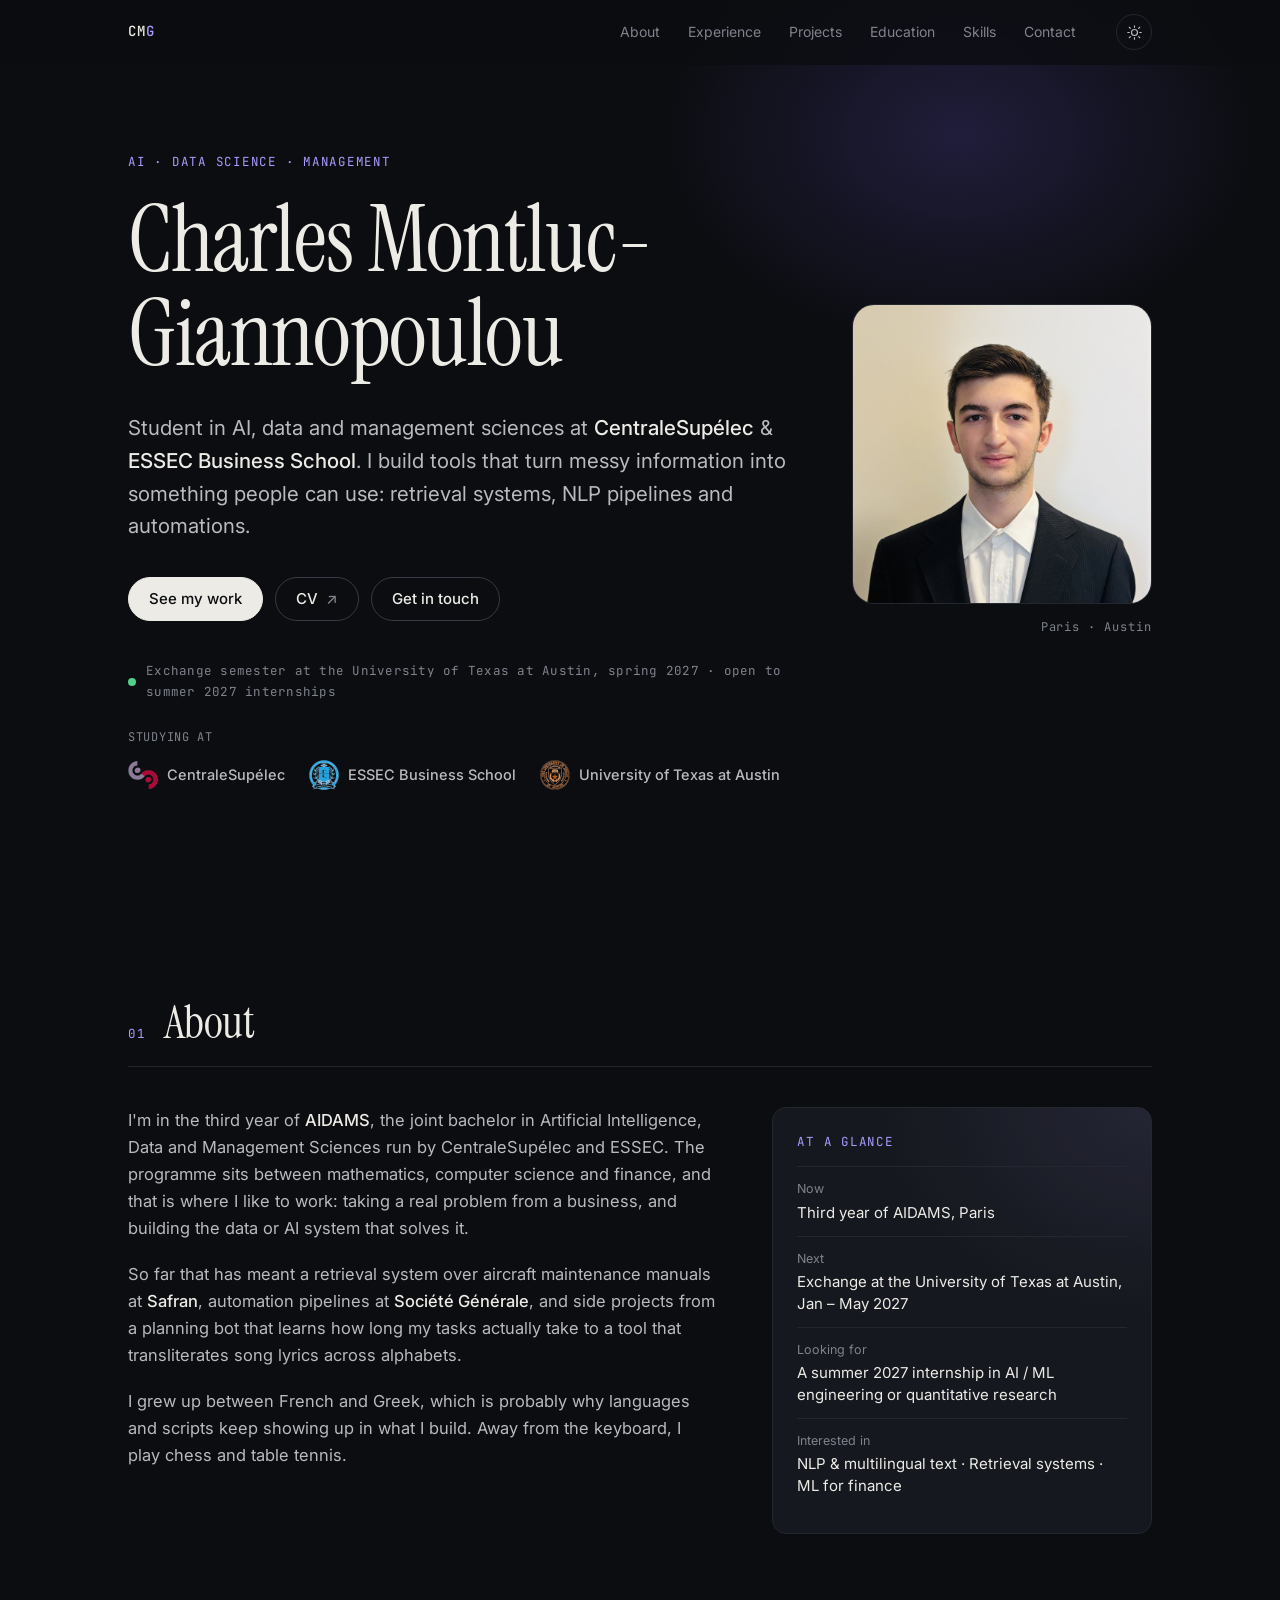
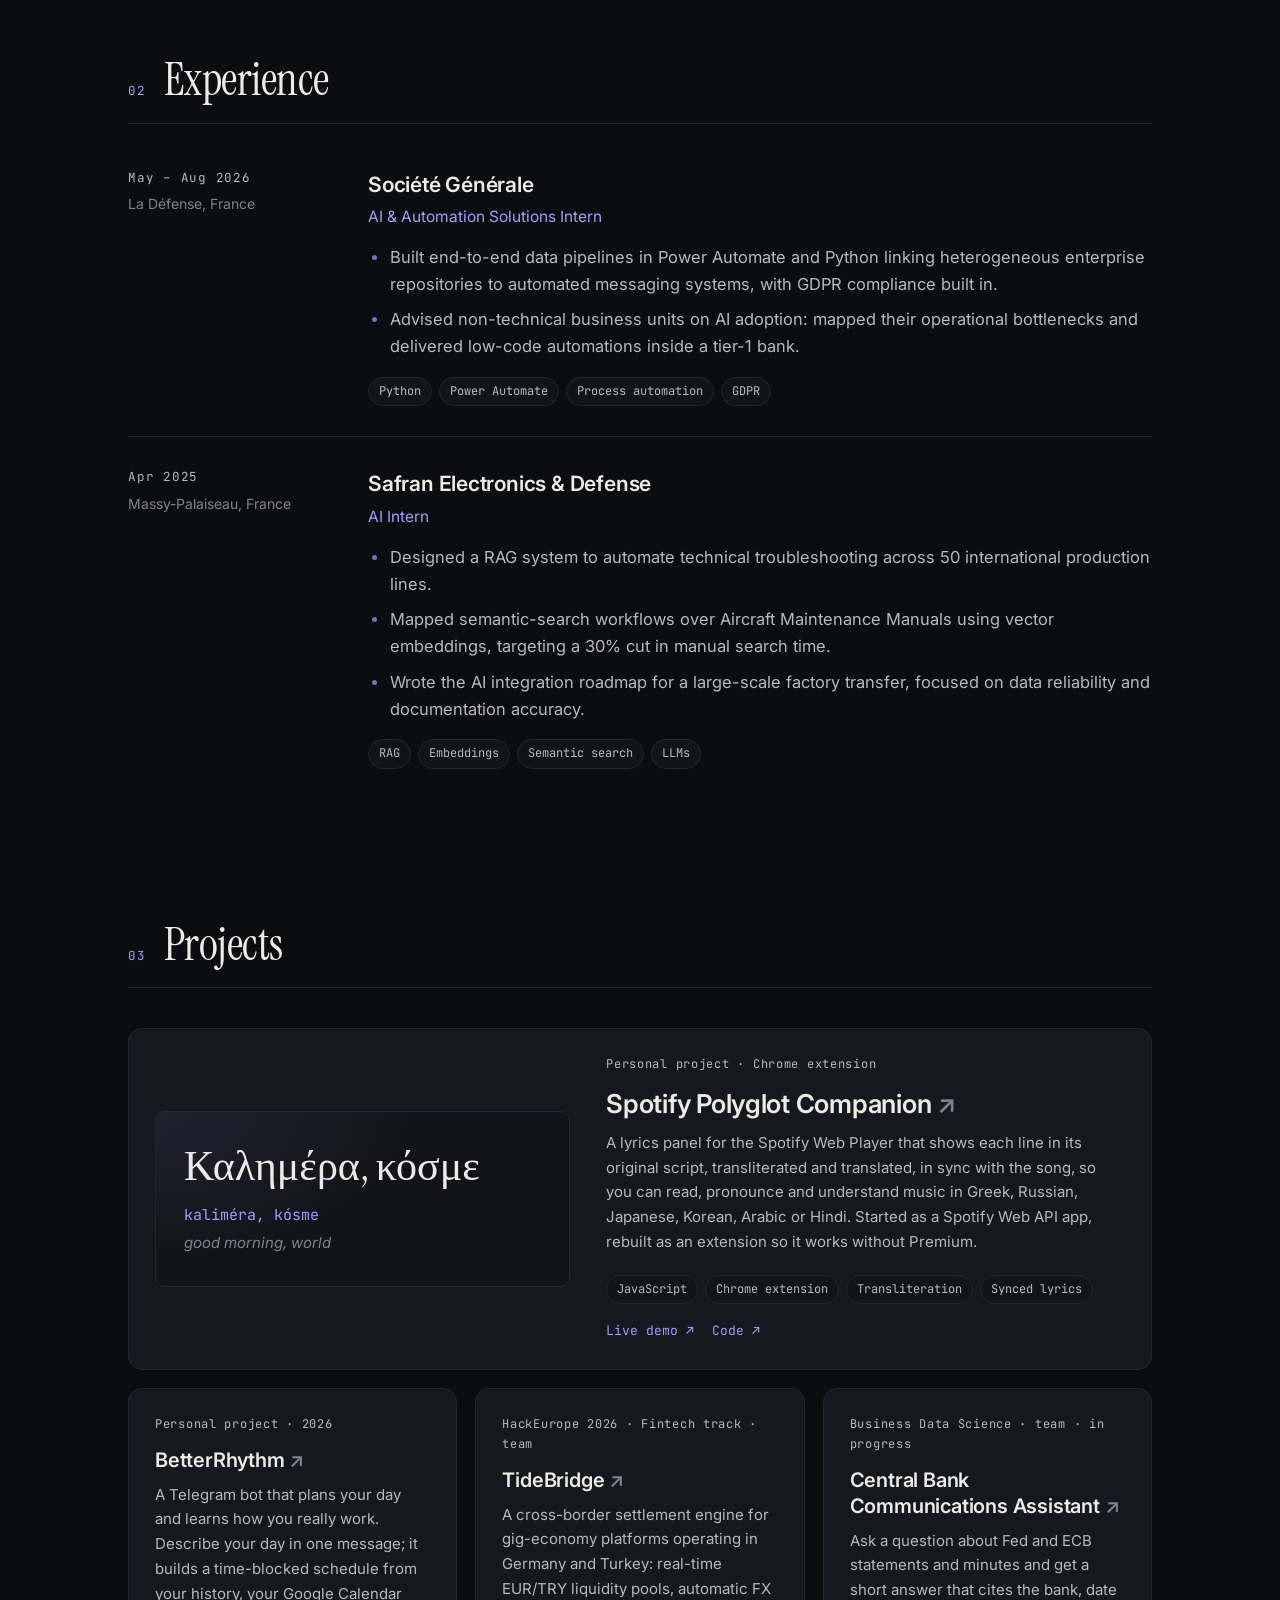
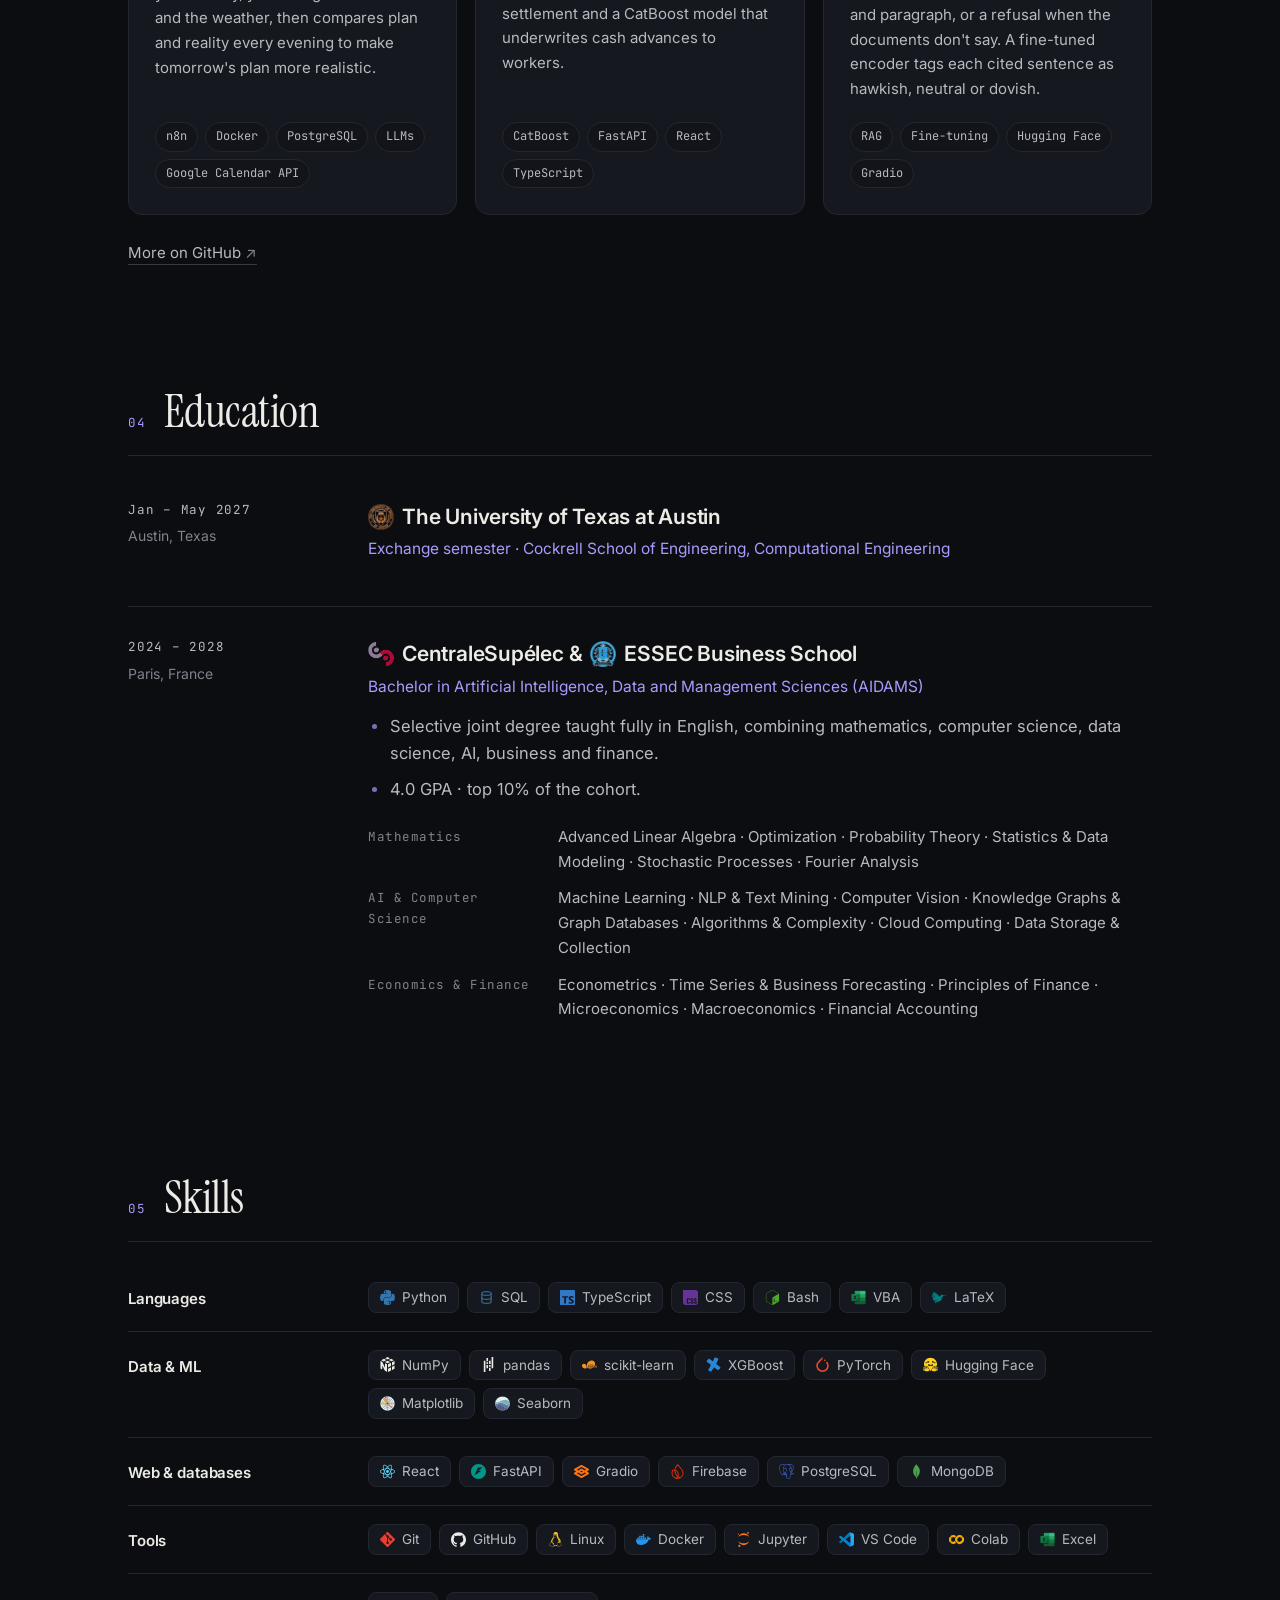
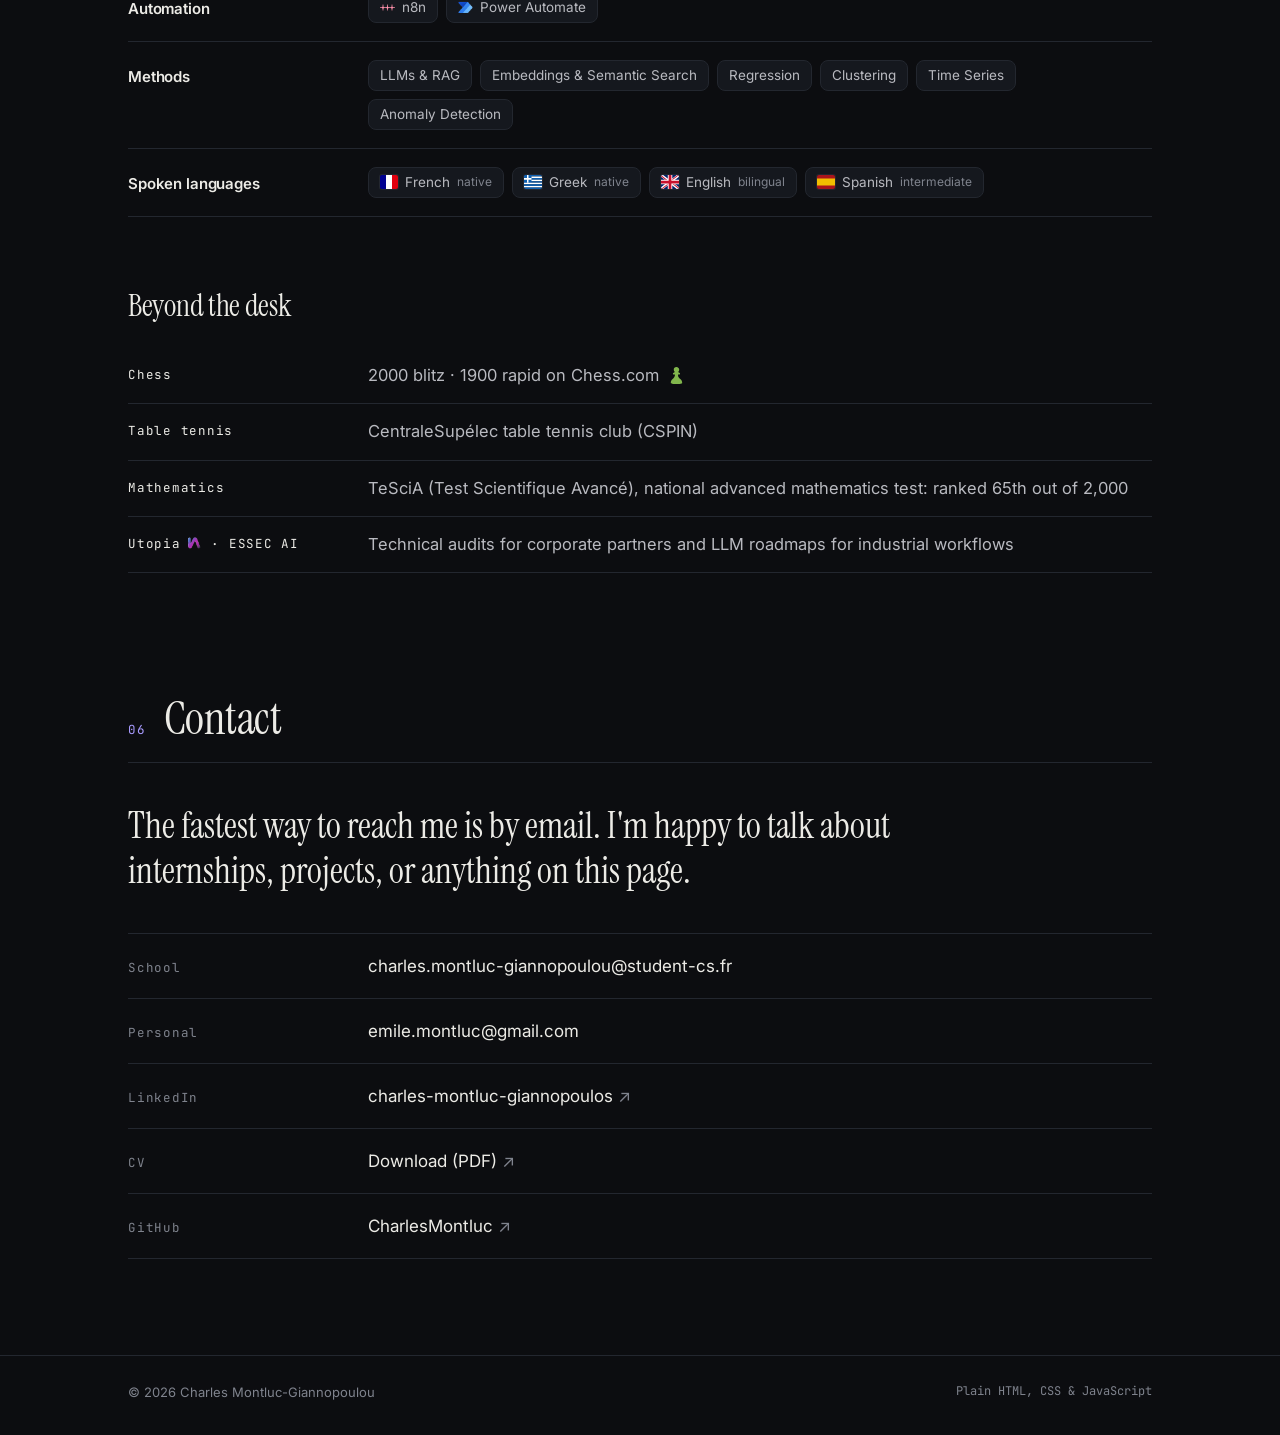
==== commit db38b0bc: "Write school names in full" ====
--- a/index.html
+++ b/index.html
@@ -17,7 +17,7 @@
   <link rel="preconnect" href="https://fonts.googleapis.com">
   <link rel="preconnect" href="https://fonts.gstatic.com" crossorigin>
   <link href="https://fonts.googleapis.com/css2?family=Instrument+Serif:ital@0;1&family=Inter:wght@400;500;600&family=JetBrains+Mono:wght@400;500&display=swap" rel="stylesheet">
-  <link rel="stylesheet" href="assets/css/style.css?v=20261128h">
+  <link rel="stylesheet" href="assets/css/style.css?v=20261128i">
 
   <script>
     // Apply the saved theme before first paint to avoid a flash.
@@ -56,7 +56,7 @@
         <h1 class="name">Charles Montluc-Giannopoulou</h1>
         <p class="lede">
           Student in AI, data and management sciences at
-          <strong>CentraleSupélec</strong> &amp; <strong>ESSEC</strong>.
+          <strong>CentraleSupélec</strong> &amp; <strong>ESSEC Business School</strong>.
           I build tools that turn messy information into something people can use:
           retrieval systems, NLP pipelines and automations.
         </p>
@@ -65,13 +65,13 @@
           <a class="btn" href="assets/CV_Charles_Montluc-Giannopoulou.pdf" target="_blank" rel="noopener">CV <span class="arrow" aria-hidden="true">↗</span></a>
           <a class="btn" href="#contact">Get in touch</a>
         </div>
-        <p class="status"><span class="pulse" aria-hidden="true"></span>Exchange semester at UT Austin, spring 2027 · open to summer 2027 internships</p>
+        <p class="status"><span class="pulse" aria-hidden="true"></span>Exchange semester at the University of Texas at Austin, spring 2027 · open to summer 2027 internships</p>
         <div class="schools">
           <span class="schools-label">Studying at</span>
           <ul>
             <li><img src="assets/img/logos/centralesupelec-mark.png" alt="" width="30" height="30">CentraleSupélec</li>
-            <li><img src="assets/img/logos/essec.png" alt="" width="30" height="30">ESSEC</li>
-            <li><img src="assets/img/logos/utaustin.png" alt="" width="30" height="30">UT Austin</li>
+            <li><img src="assets/img/logos/essec.png" alt="" width="30" height="30">ESSEC Business School</li>
+            <li><img src="assets/img/logos/utaustin.png" alt="" width="30" height="30">University of Texas at Austin</li>
           </ul>
         </div>
       </div>
@@ -114,7 +114,7 @@
           <p class="now-title">At a glance</p>
           <dl>
             <div><dt>Now</dt><dd>Third year of AIDAMS, Paris</dd></div>
-            <div><dt>Next</dt><dd>Exchange at UT Austin, Jan – May 2027</dd></div>
+            <div><dt>Next</dt><dd>Exchange at the University of Texas at Austin, Jan – May 2027</dd></div>
             <div><dt>Looking for</dt><dd>A summer 2027 internship in AI / ML engineering or quantitative research</dd></div>
             <div><dt>Interested in</dt><dd>NLP &amp; multilingual text · Retrieval systems · ML for finance</dd></div>
           </dl>
--- a/assets/css/style.css
+++ b/assets/css/style.css
@@ -285,7 +285,7 @@
 }
 
 /* schools under the intro */
-.schools { display: flex; align-items: center; gap: 22px; margin-top: 26px; flex-wrap: wrap; }
+.schools { display: flex; flex-direction: column; align-items: flex-start; gap: 12px; margin-top: 26px; }
 .schools-label { font-family: var(--font-mono); font-size: 12px; letter-spacing: .06em; text-transform: uppercase; color: var(--muted); }
 .schools ul { list-style: none; margin: 0; padding: 0; display: flex; align-items: center; flex-wrap: wrap; gap: 12px 24px; }
 .schools li { display: inline-flex; align-items: center; gap: 9px; font-size: 14.5px; font-weight: 500; color: var(--text-soft); }
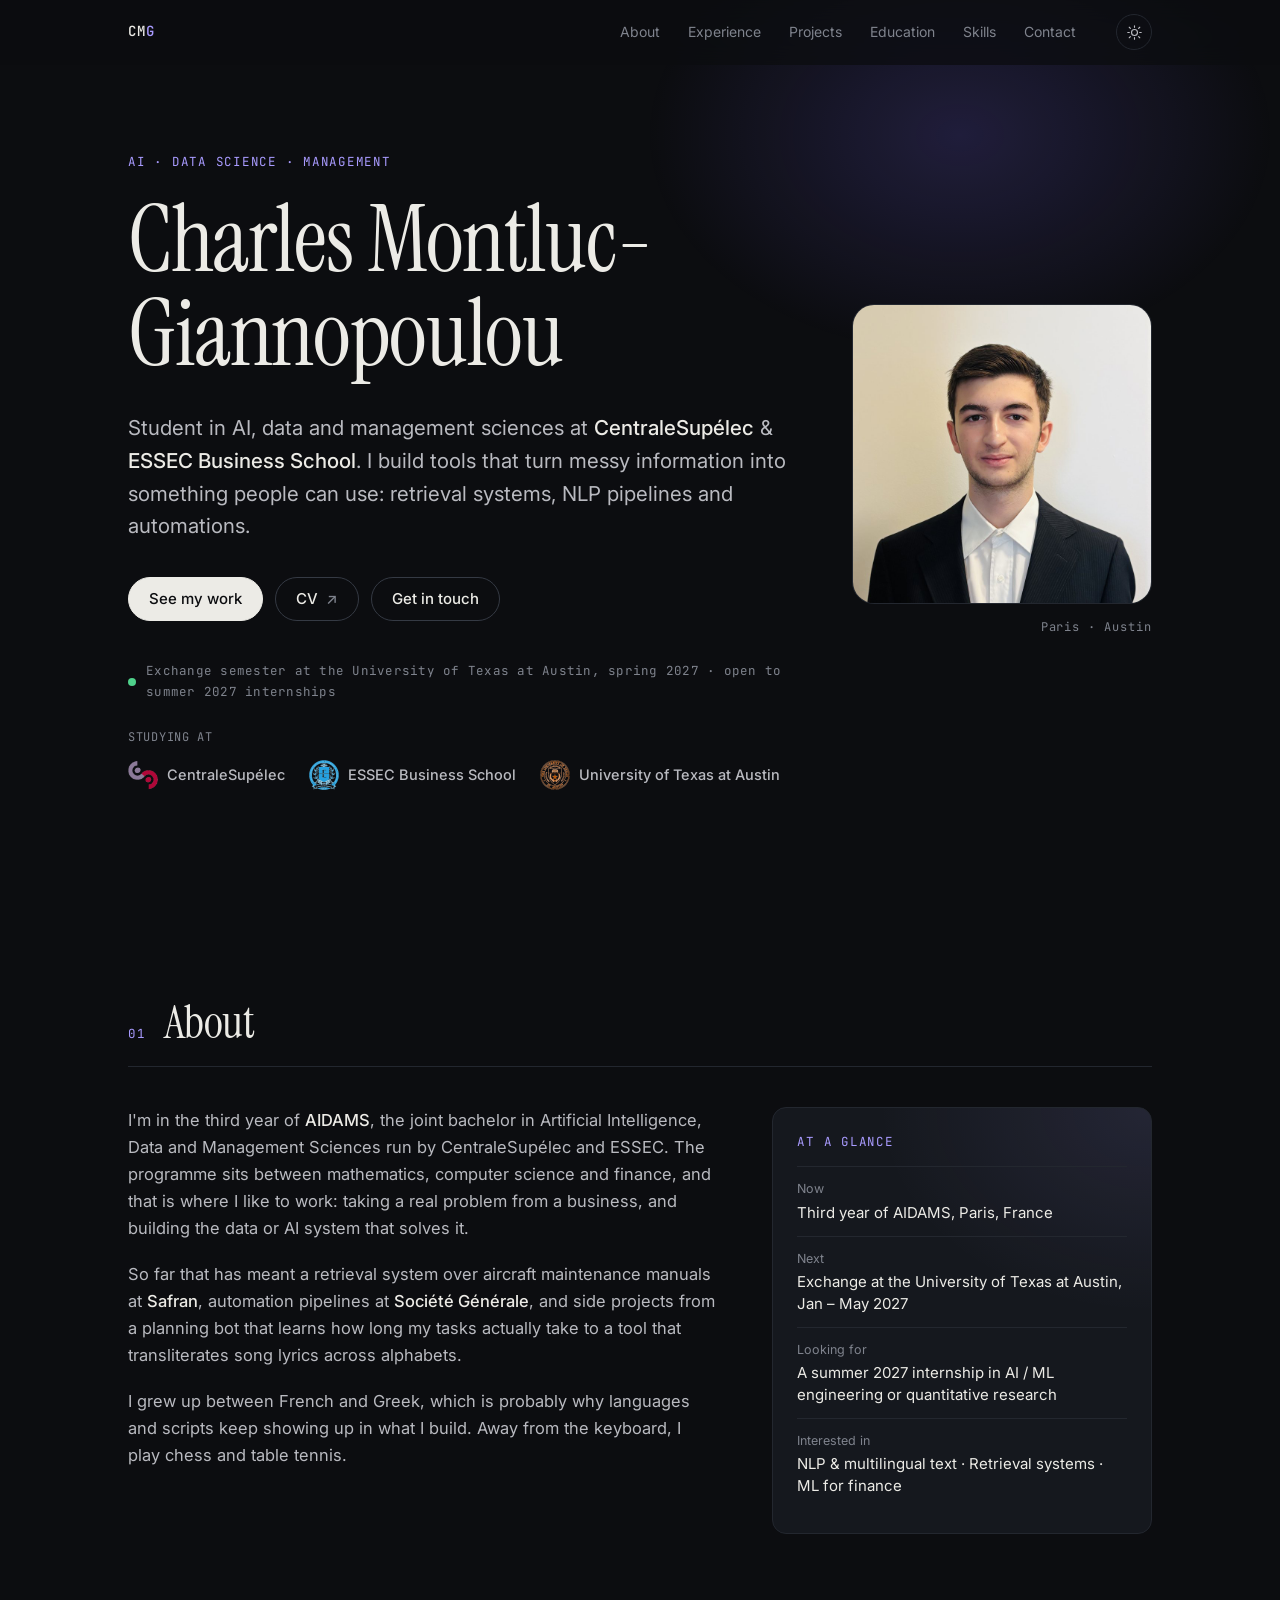
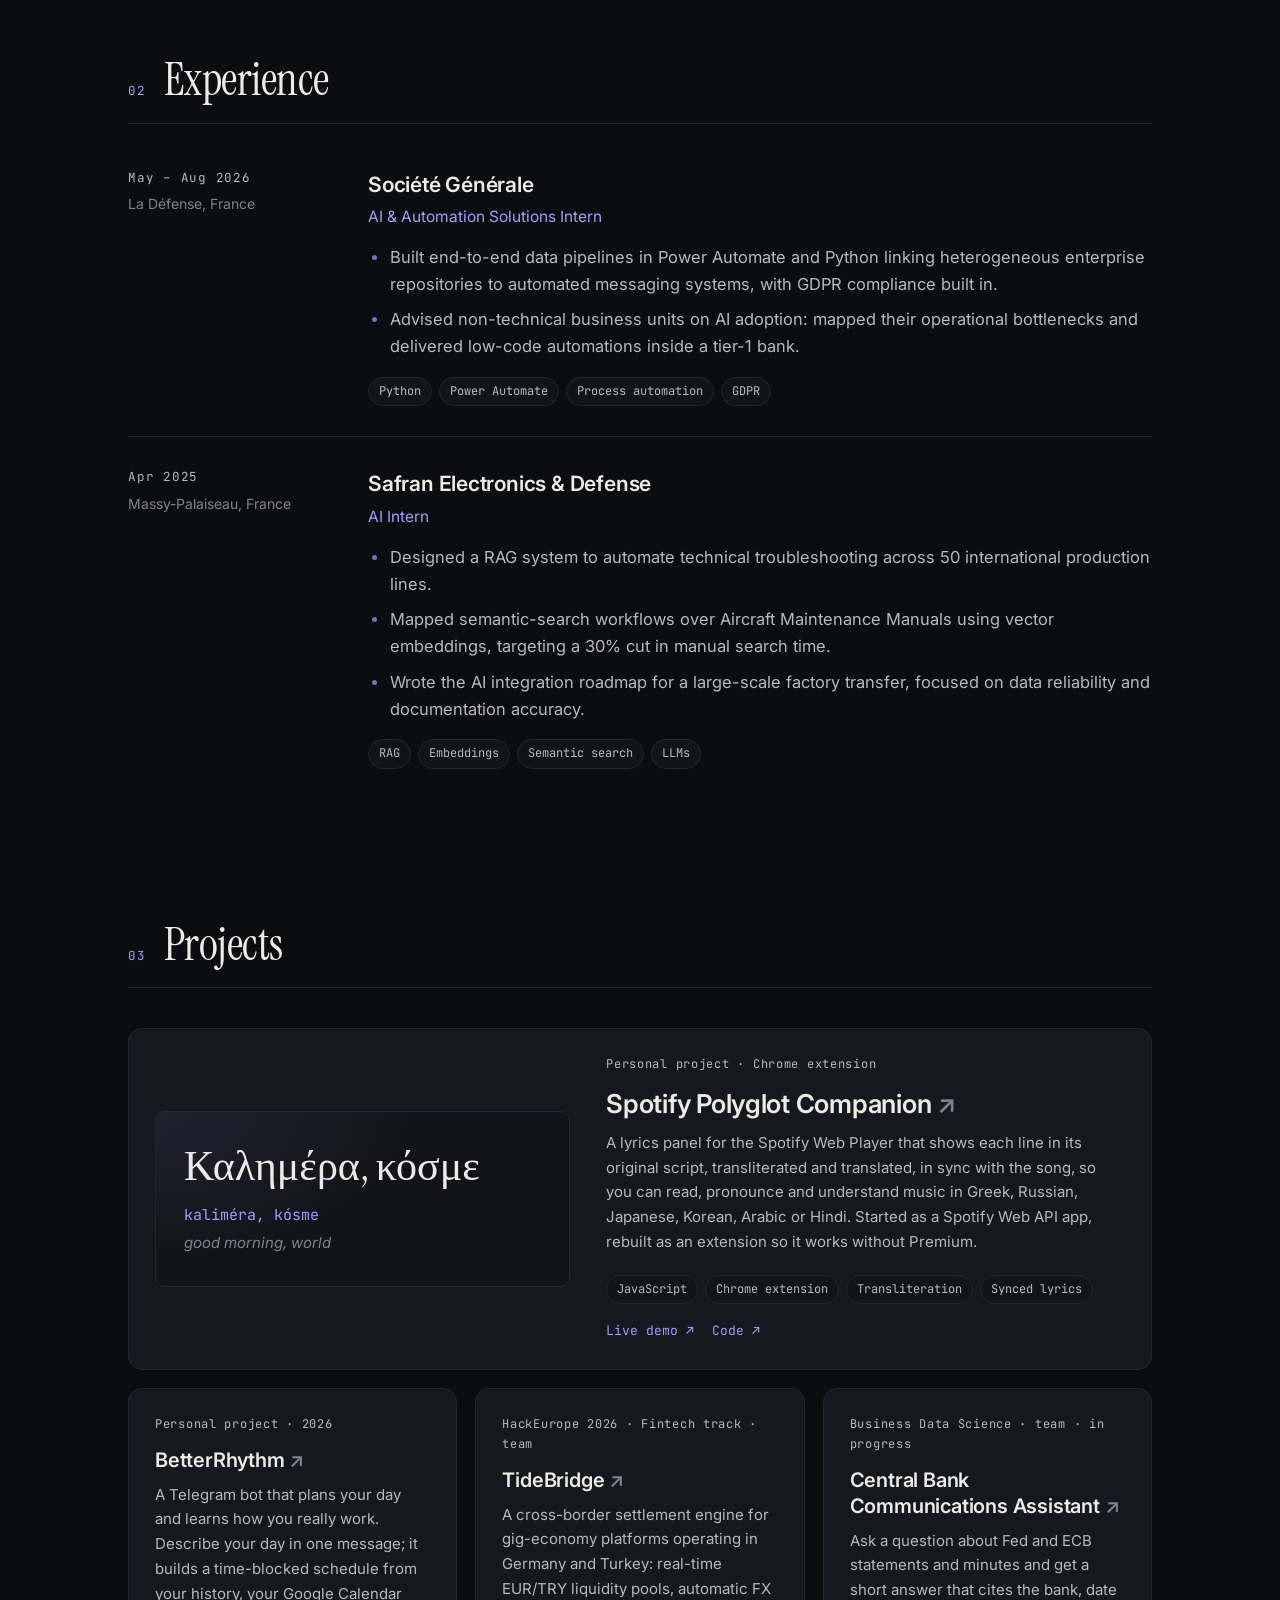
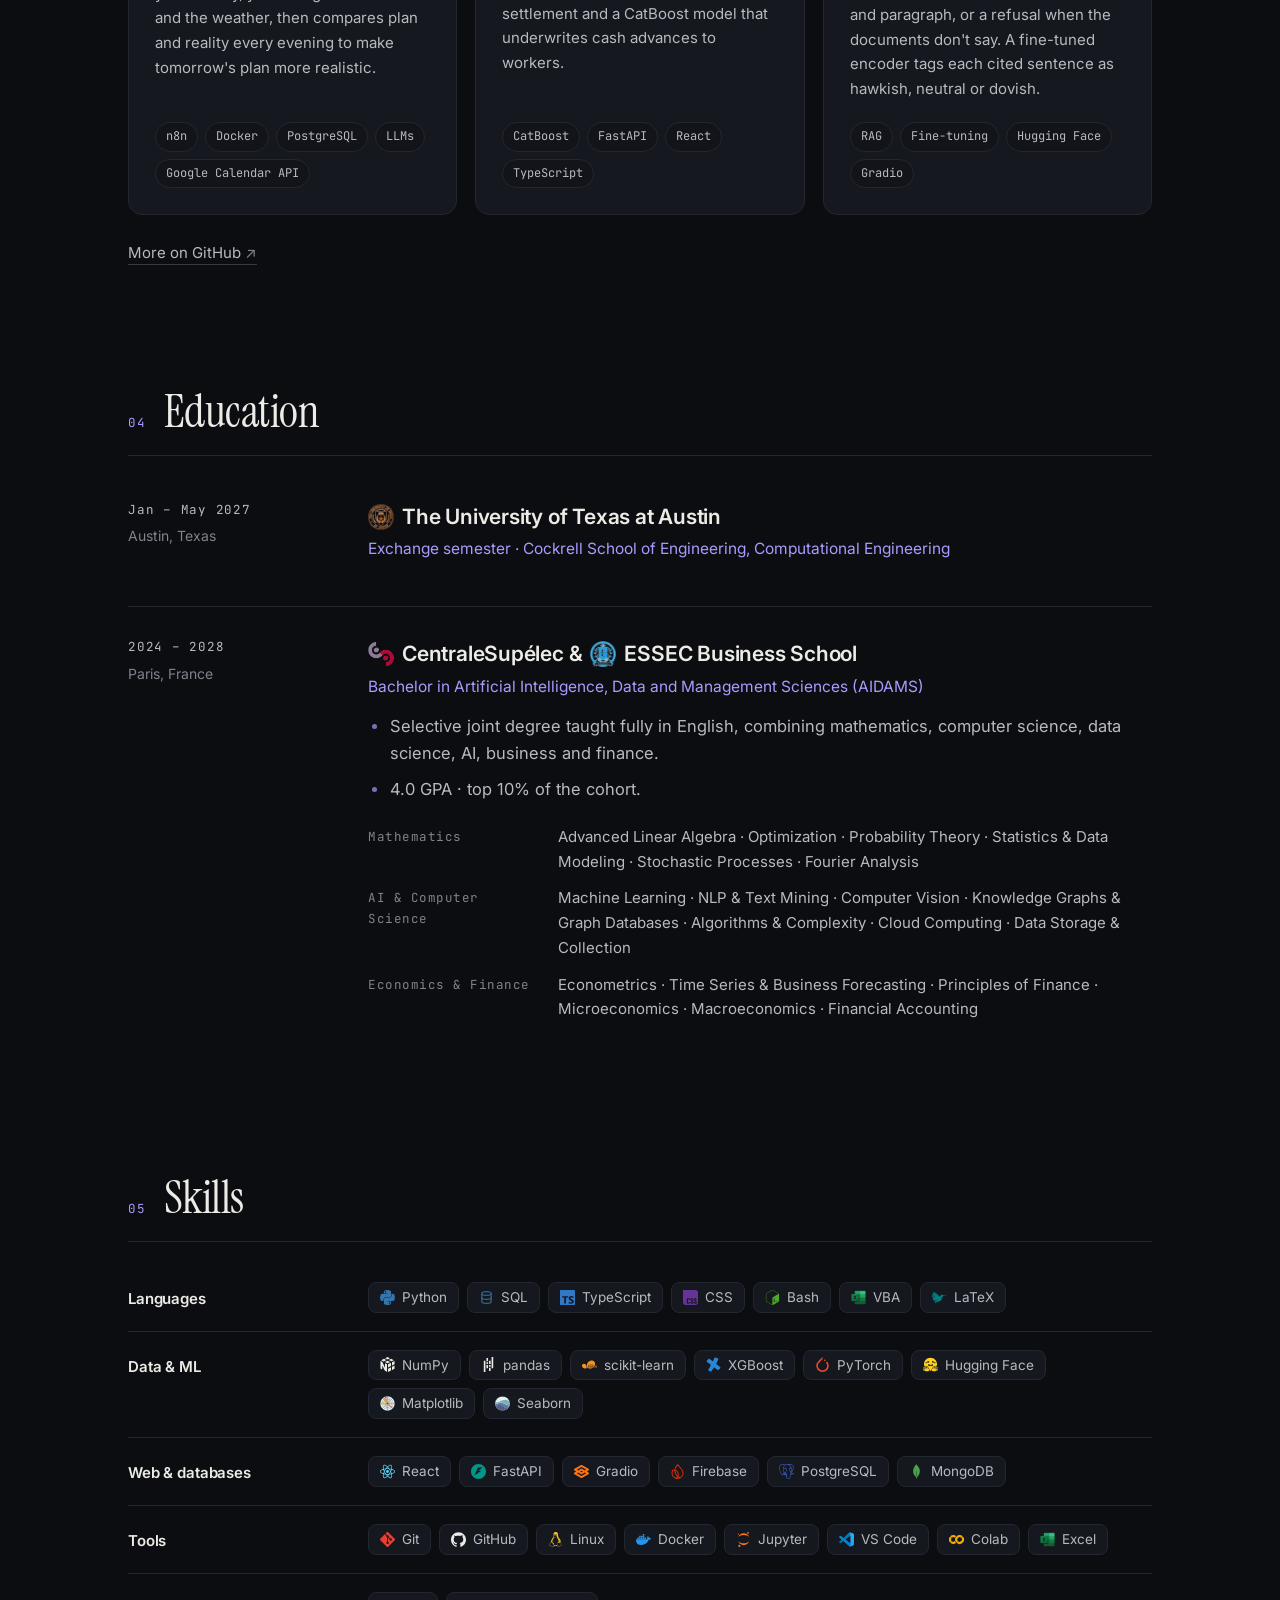
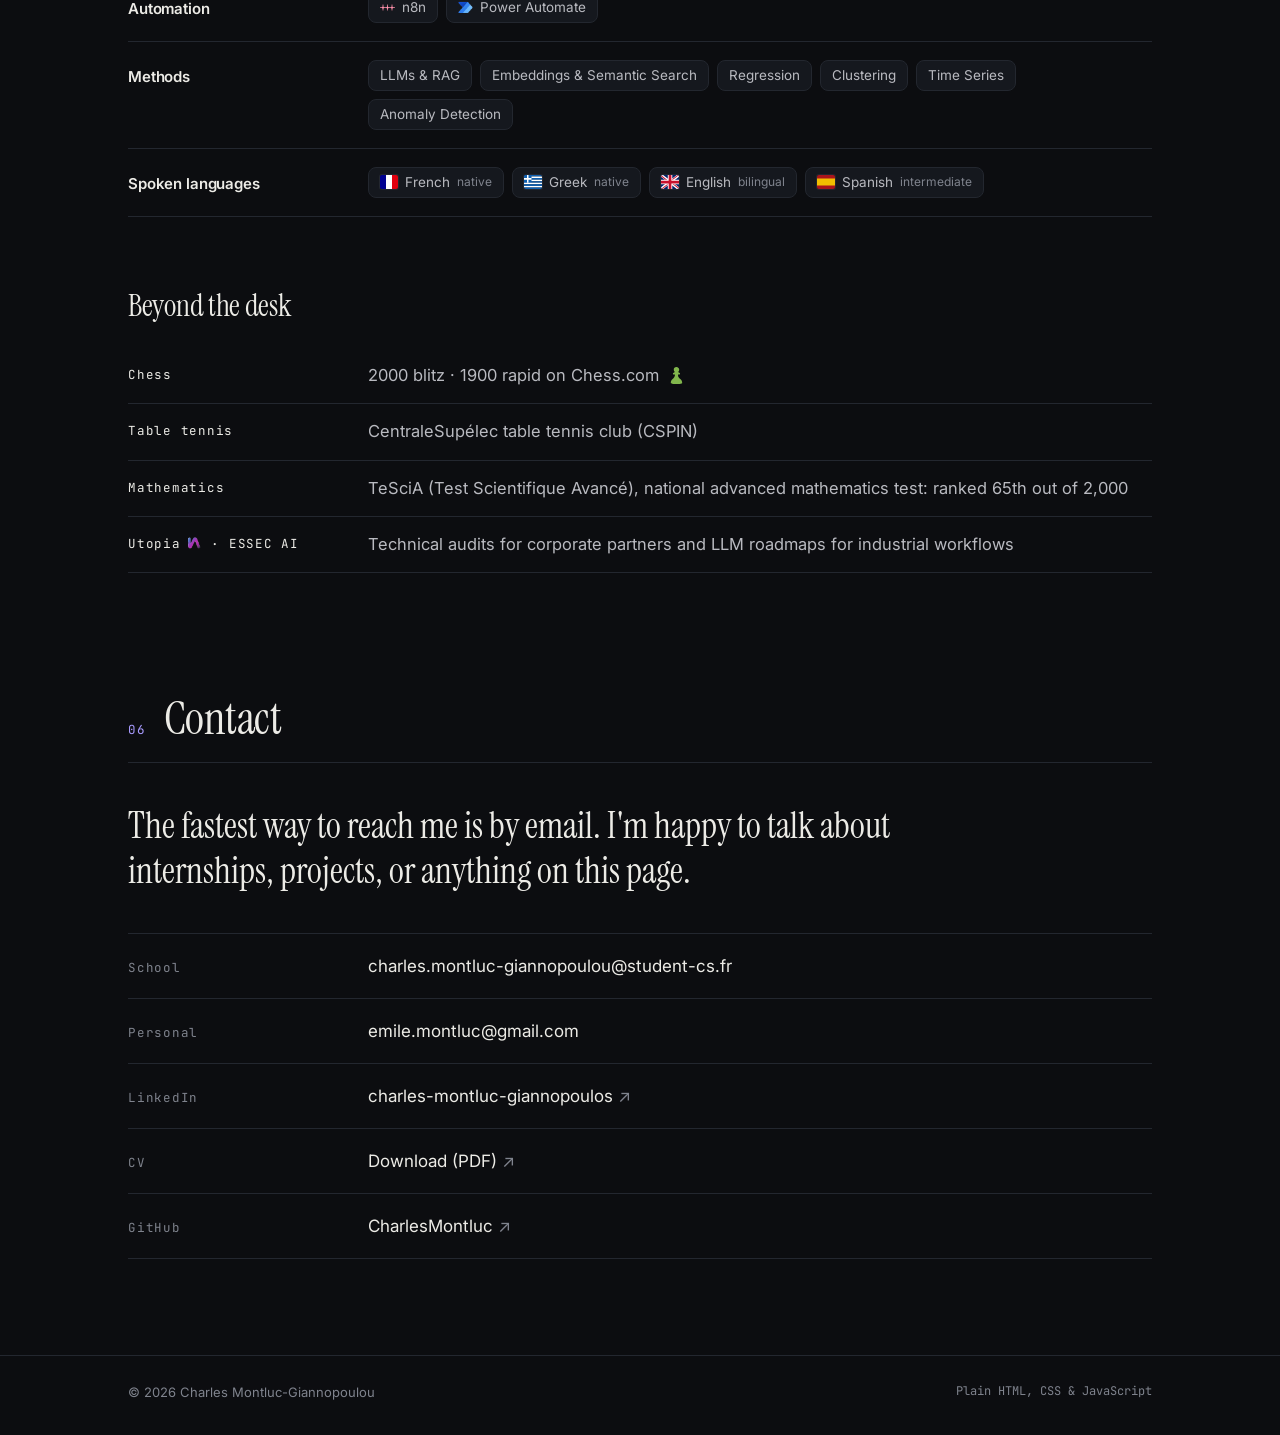
==== commit 2e2dbf5a: "At a glance: Paris, France" ====
--- a/index.html
+++ b/index.html
@@ -113,7 +113,7 @@
         <aside class="now reveal" aria-label="At a glance">
           <p class="now-title">At a glance</p>
           <dl>
-            <div><dt>Now</dt><dd>Third year of AIDAMS, Paris</dd></div>
+            <div><dt>Now</dt><dd>Third year of AIDAMS, Paris, France</dd></div>
             <div><dt>Next</dt><dd>Exchange at the University of Texas at Austin, Jan – May 2027</dd></div>
             <div><dt>Looking for</dt><dd>A summer 2027 internship in AI / ML engineering or quantitative research</dd></div>
             <div><dt>Interested in</dt><dd>NLP &amp; multilingual text · Retrieval systems · ML for finance</dd></div>
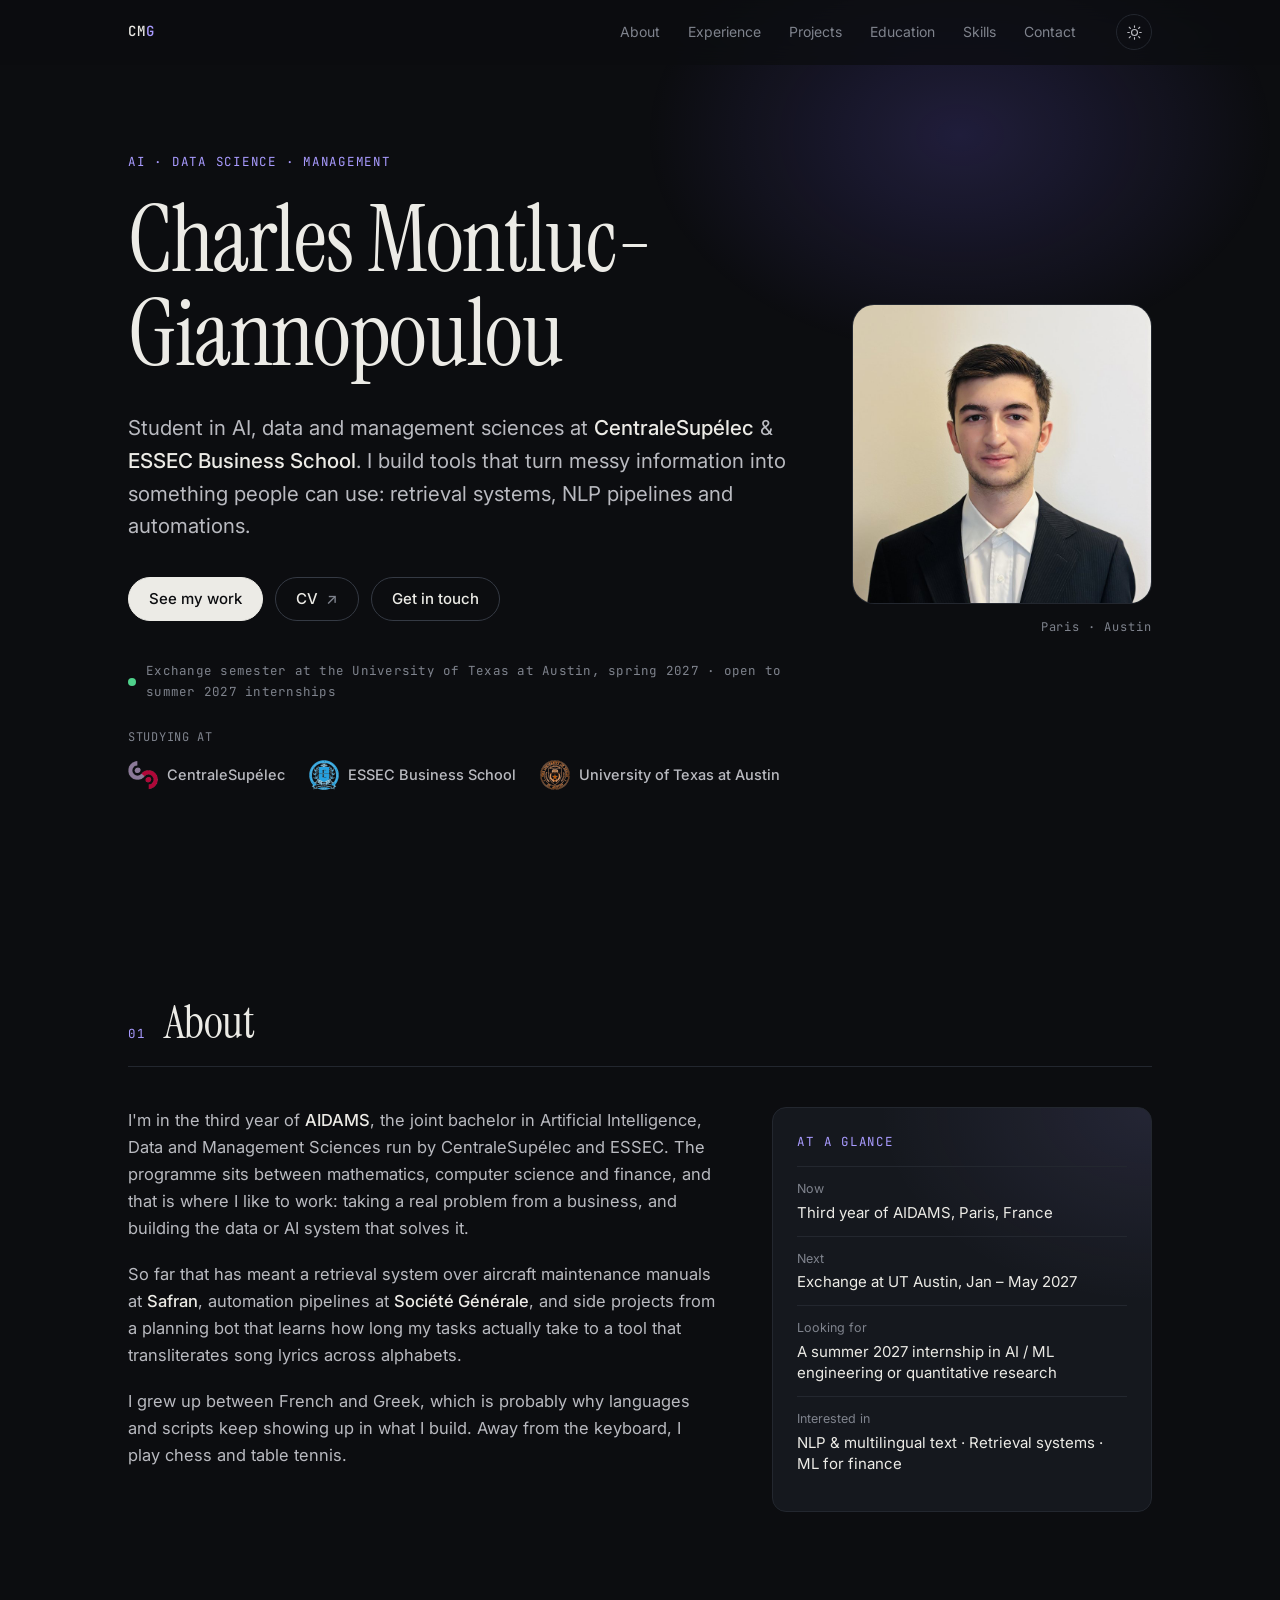
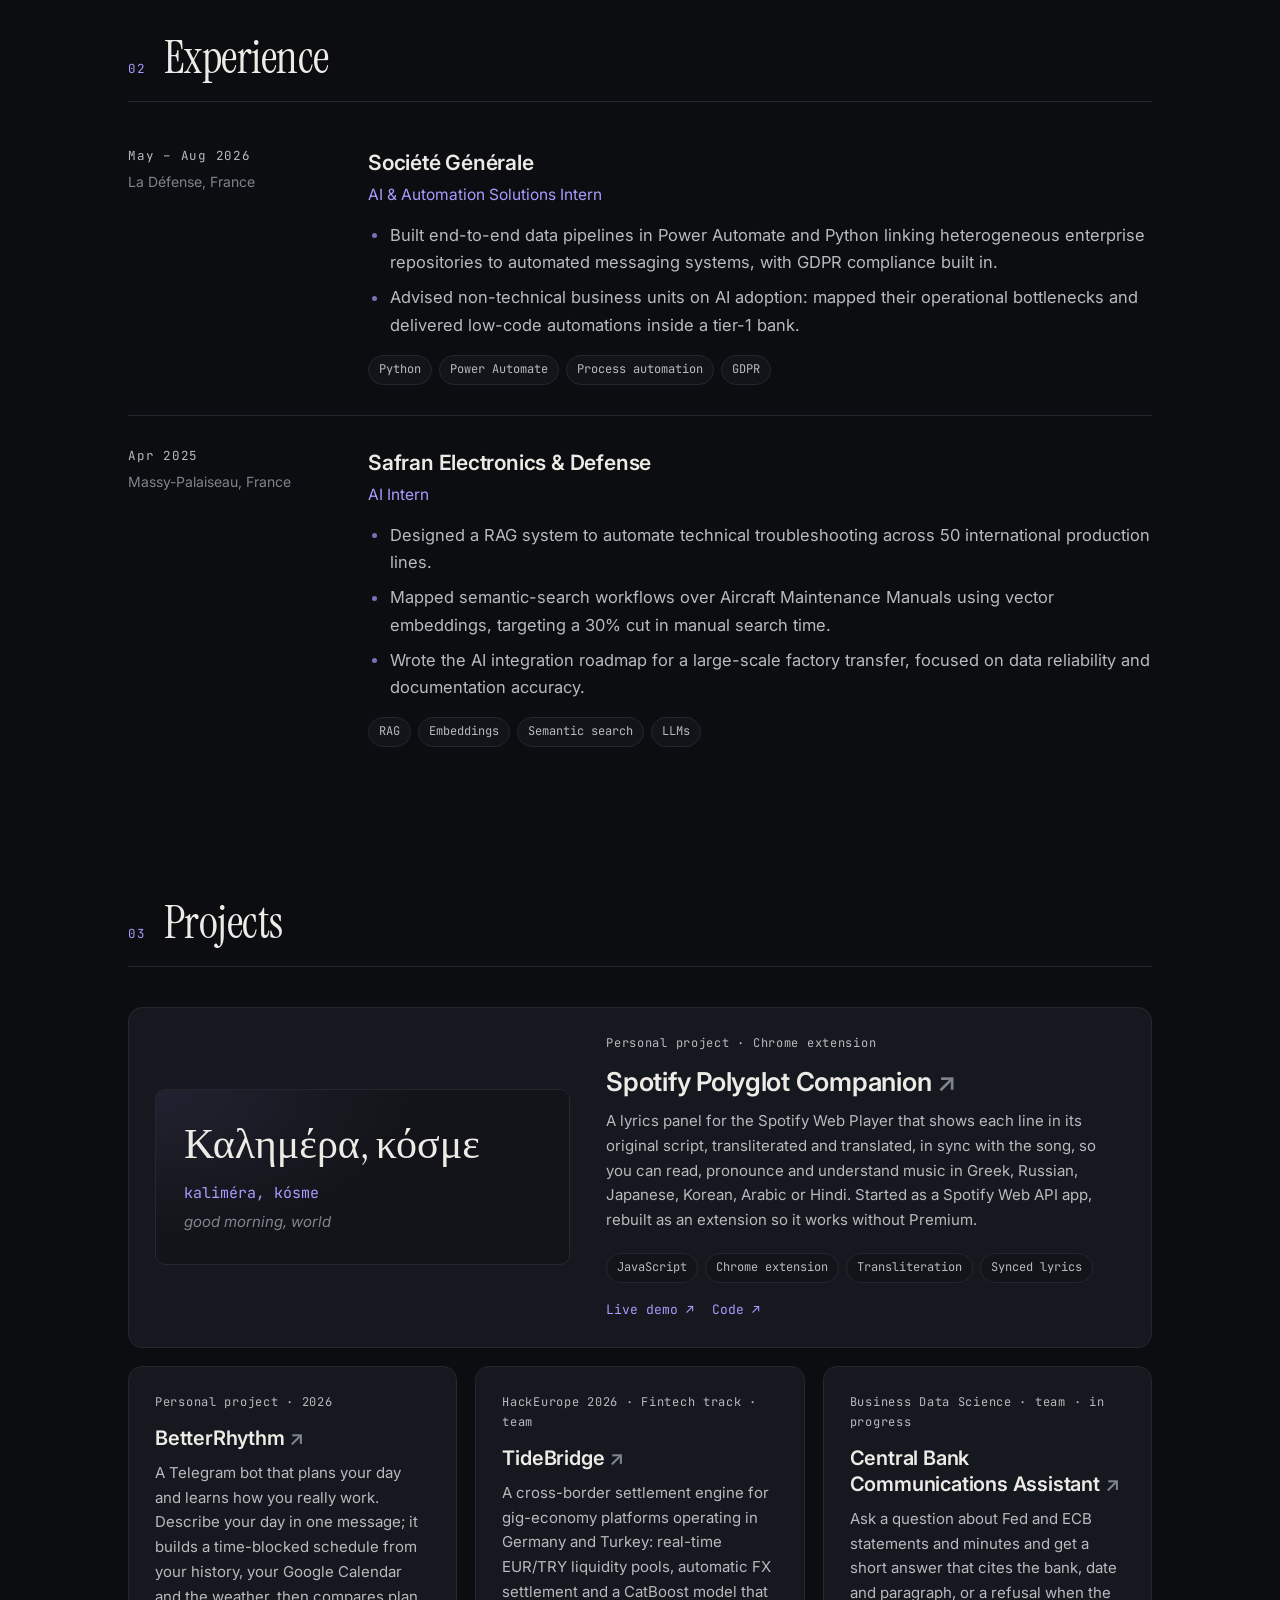
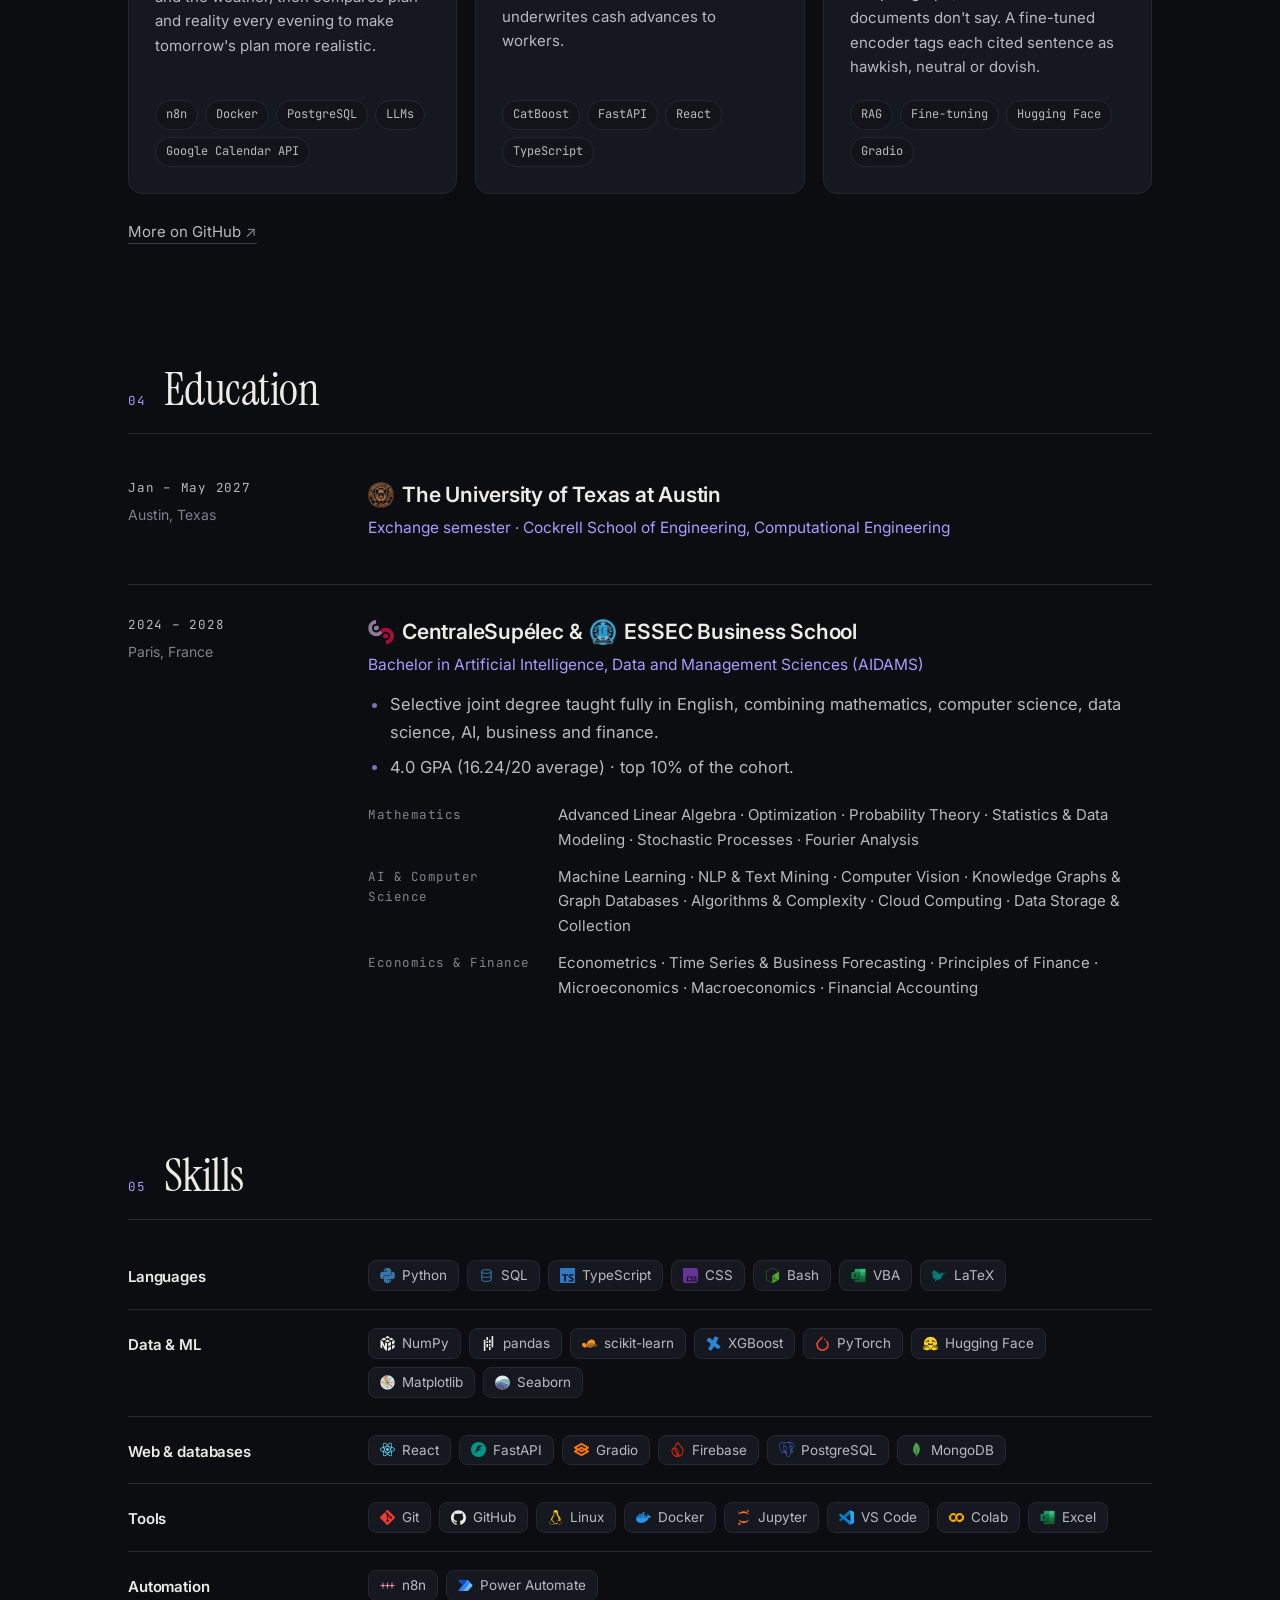
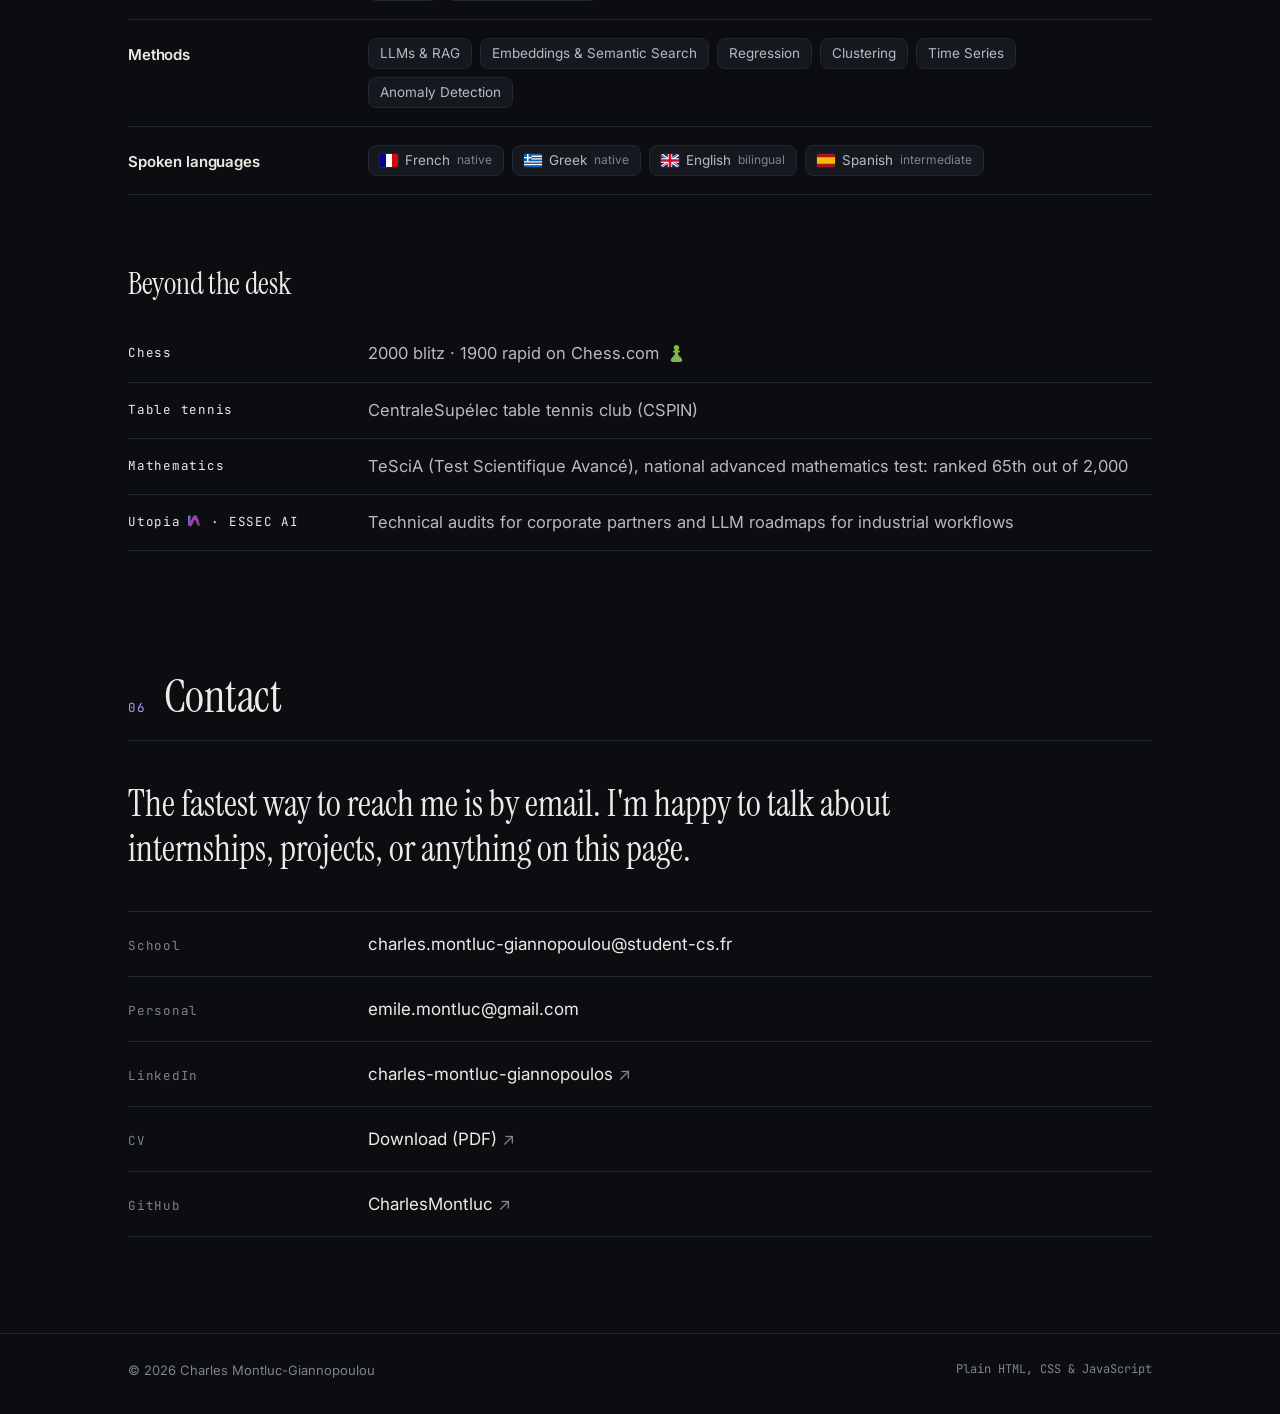
==== commit 34a9efb0: "At a glance: UT Austin; add 16.24/20 average" ====
--- a/index.html
+++ b/index.html
@@ -114,7 +114,7 @@
           <p class="now-title">At a glance</p>
           <dl>
             <div><dt>Now</dt><dd>Third year of AIDAMS, Paris, France</dd></div>
-            <div><dt>Next</dt><dd>Exchange at the University of Texas at Austin, Jan – May 2027</dd></div>
+            <div><dt>Next</dt><dd>Exchange at UT Austin, Jan – May 2027</dd></div>
             <div><dt>Looking for</dt><dd>A summer 2027 internship in AI / ML engineering or quantitative research</dd></div>
             <div><dt>Interested in</dt><dd>NLP &amp; multilingual text · Retrieval systems · ML for finance</dd></div>
           </dl>
@@ -253,7 +253,7 @@
             <p class="role-title">Bachelor in Artificial Intelligence, Data and Management Sciences (AIDAMS)</p>
             <ul>
               <li>Selective joint degree taught fully in English, combining mathematics, computer science, data science, AI, business and finance.</li>
-              <li>4.0 GPA · top 10% of the cohort.</li>
+              <li>4.0 GPA (16.24/20 average) · top 10% of the cohort.</li>
                           </ul>
             <dl class="courses">
               <div><dt>Mathematics</dt><dd>Advanced Linear Algebra · Optimization · Probability Theory · Statistics &amp; Data Modeling · Stochastic Processes · Fourier Analysis</dd></div>
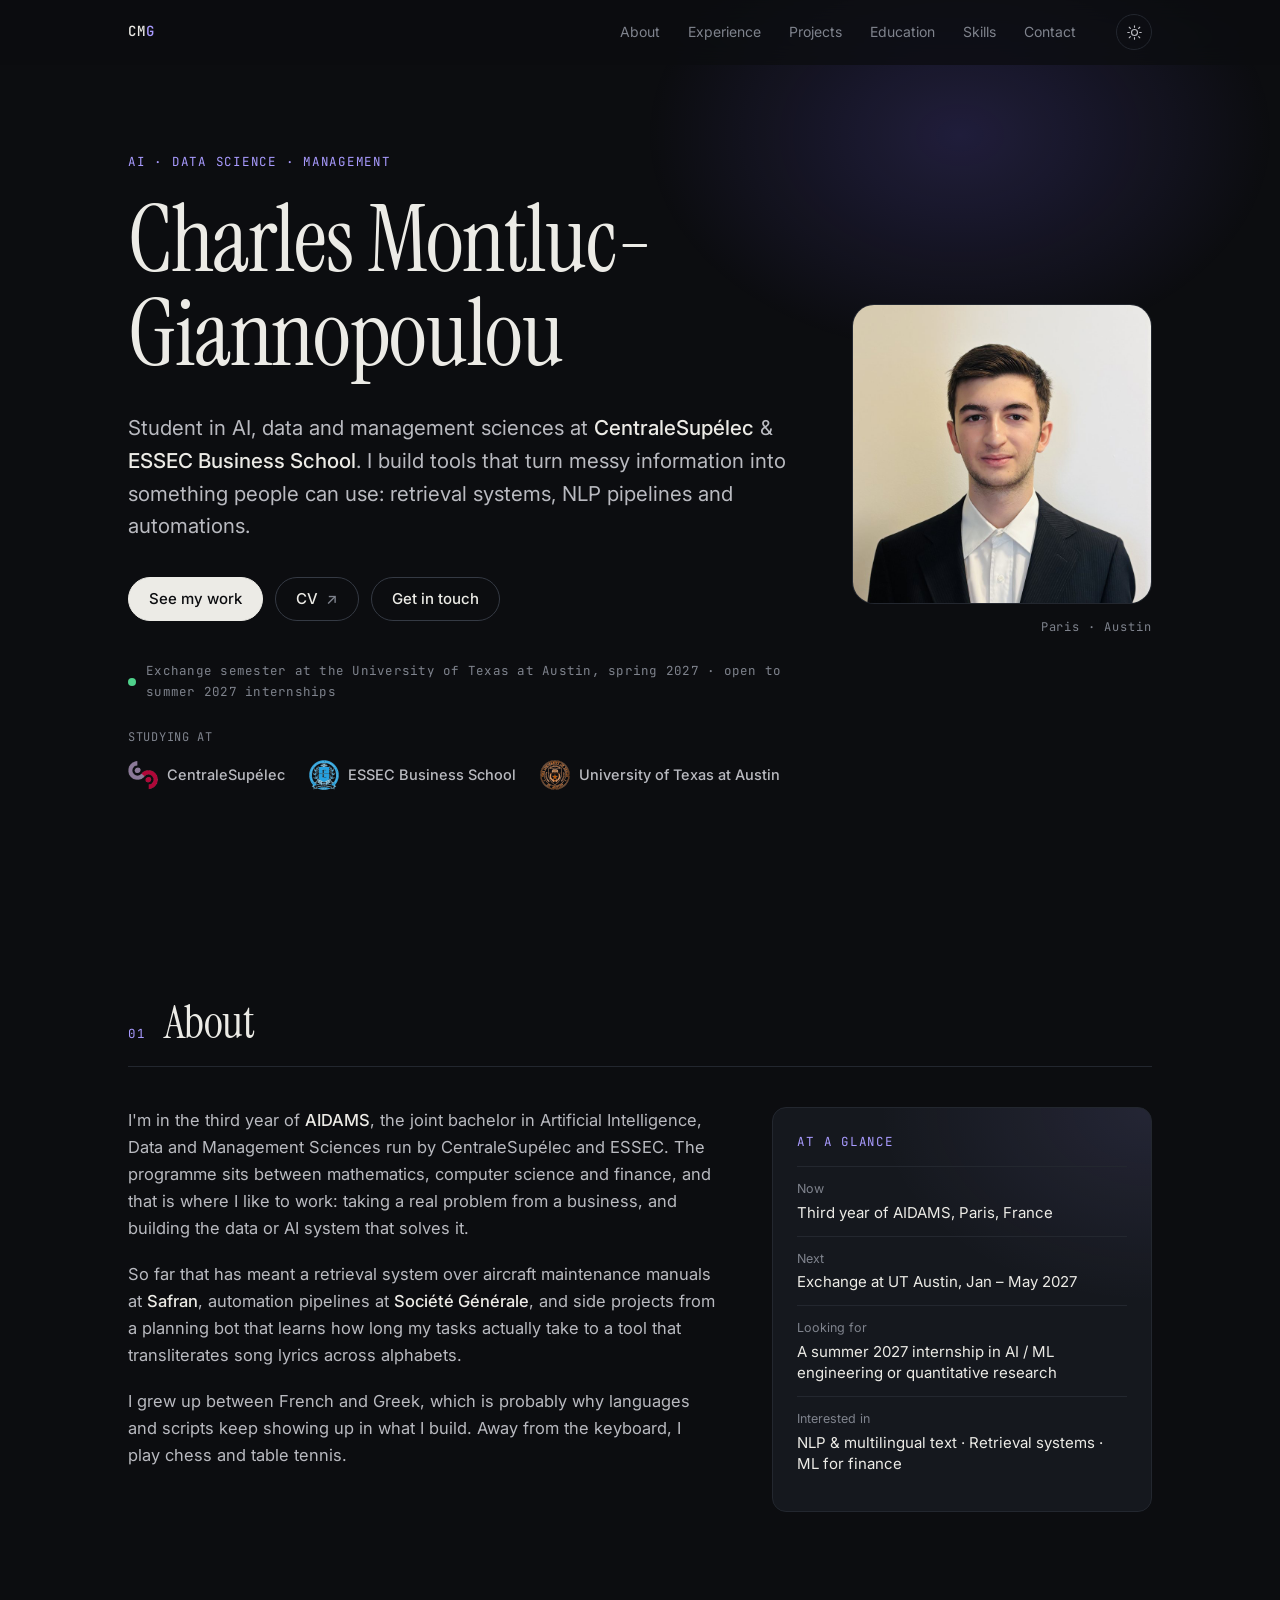
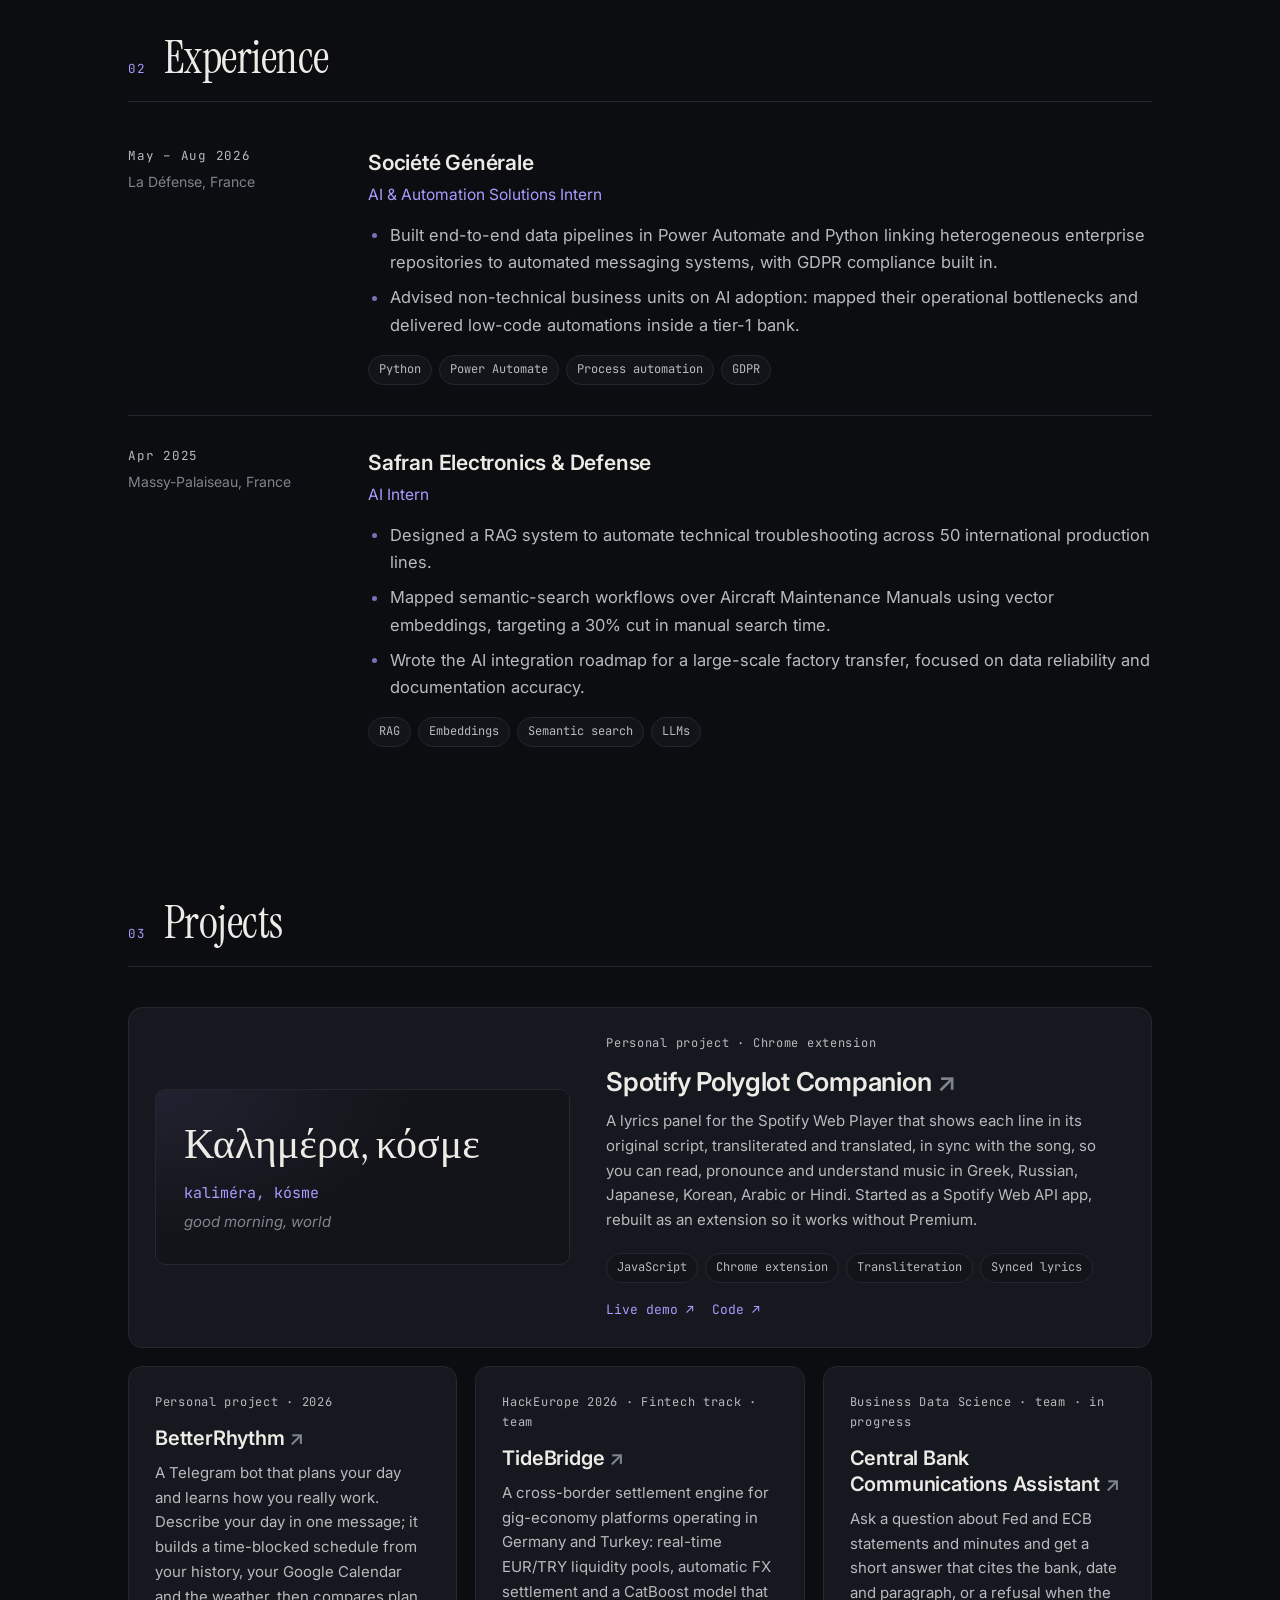
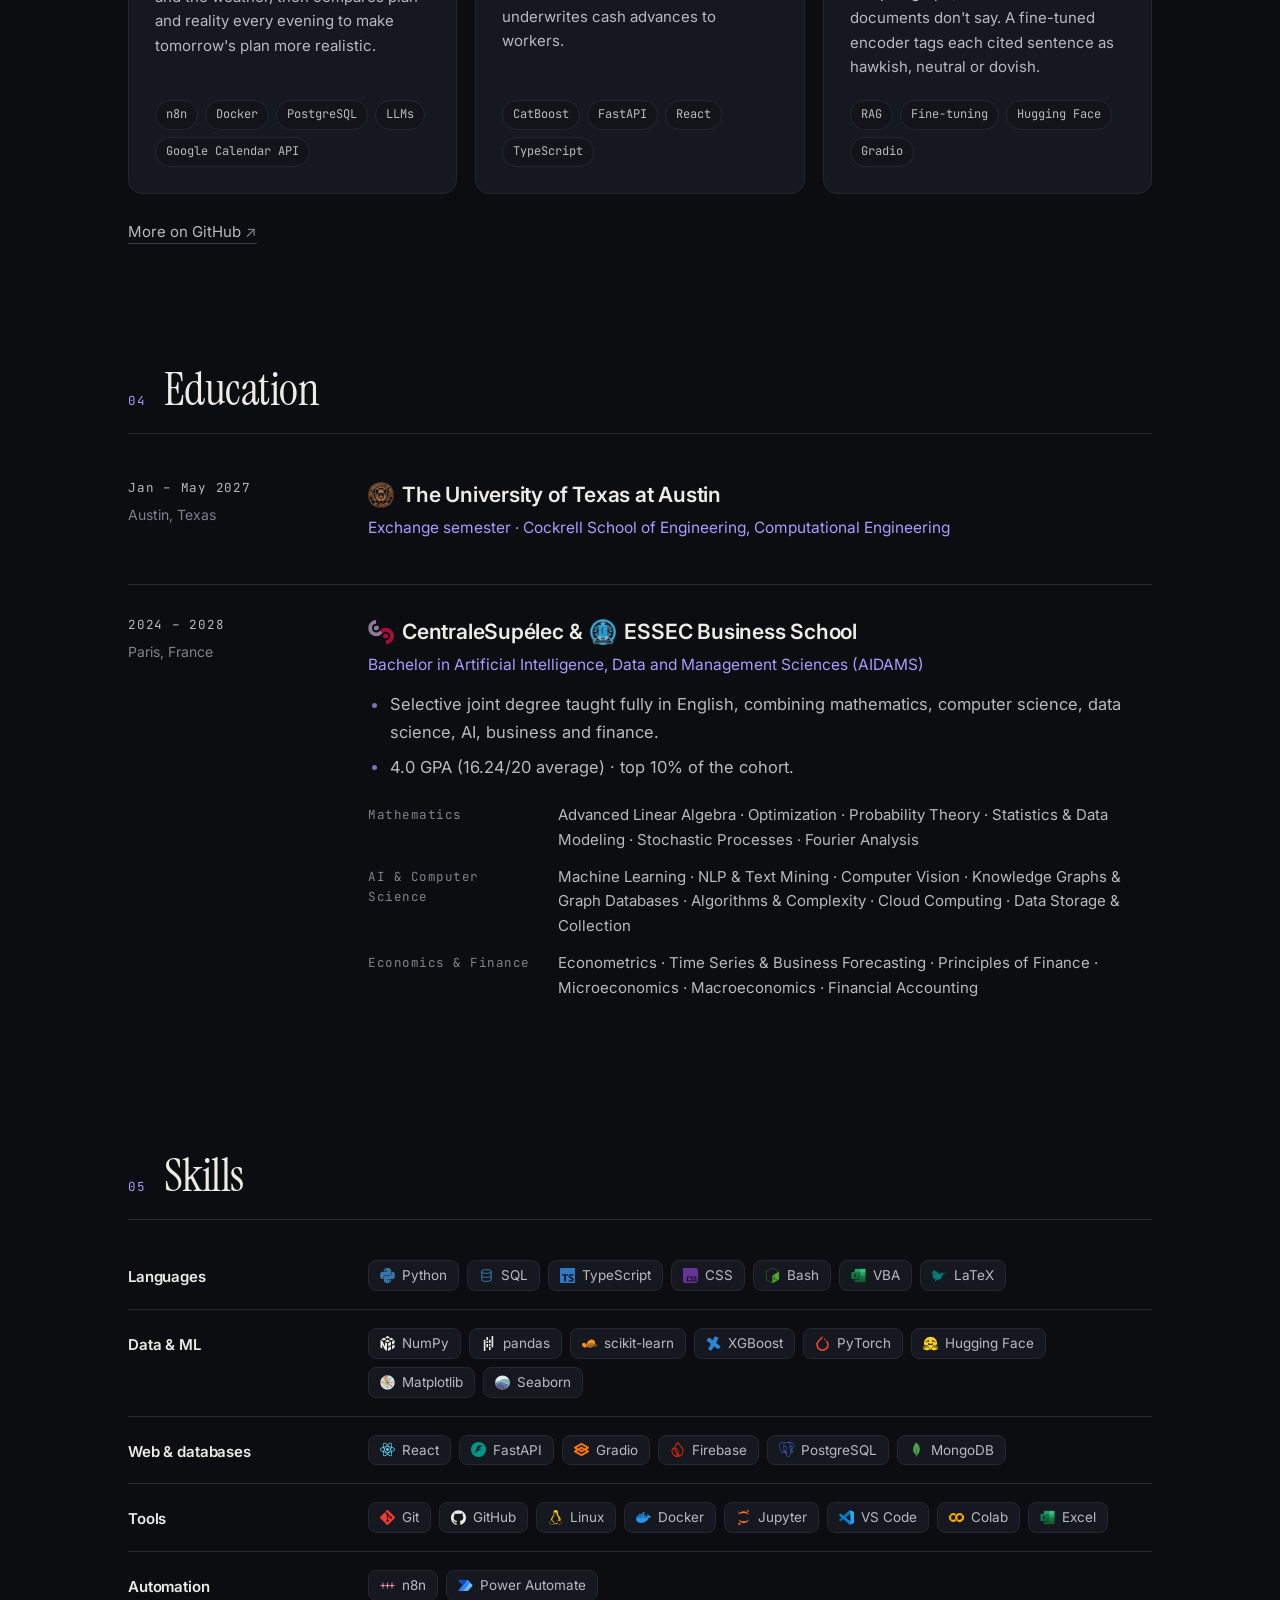
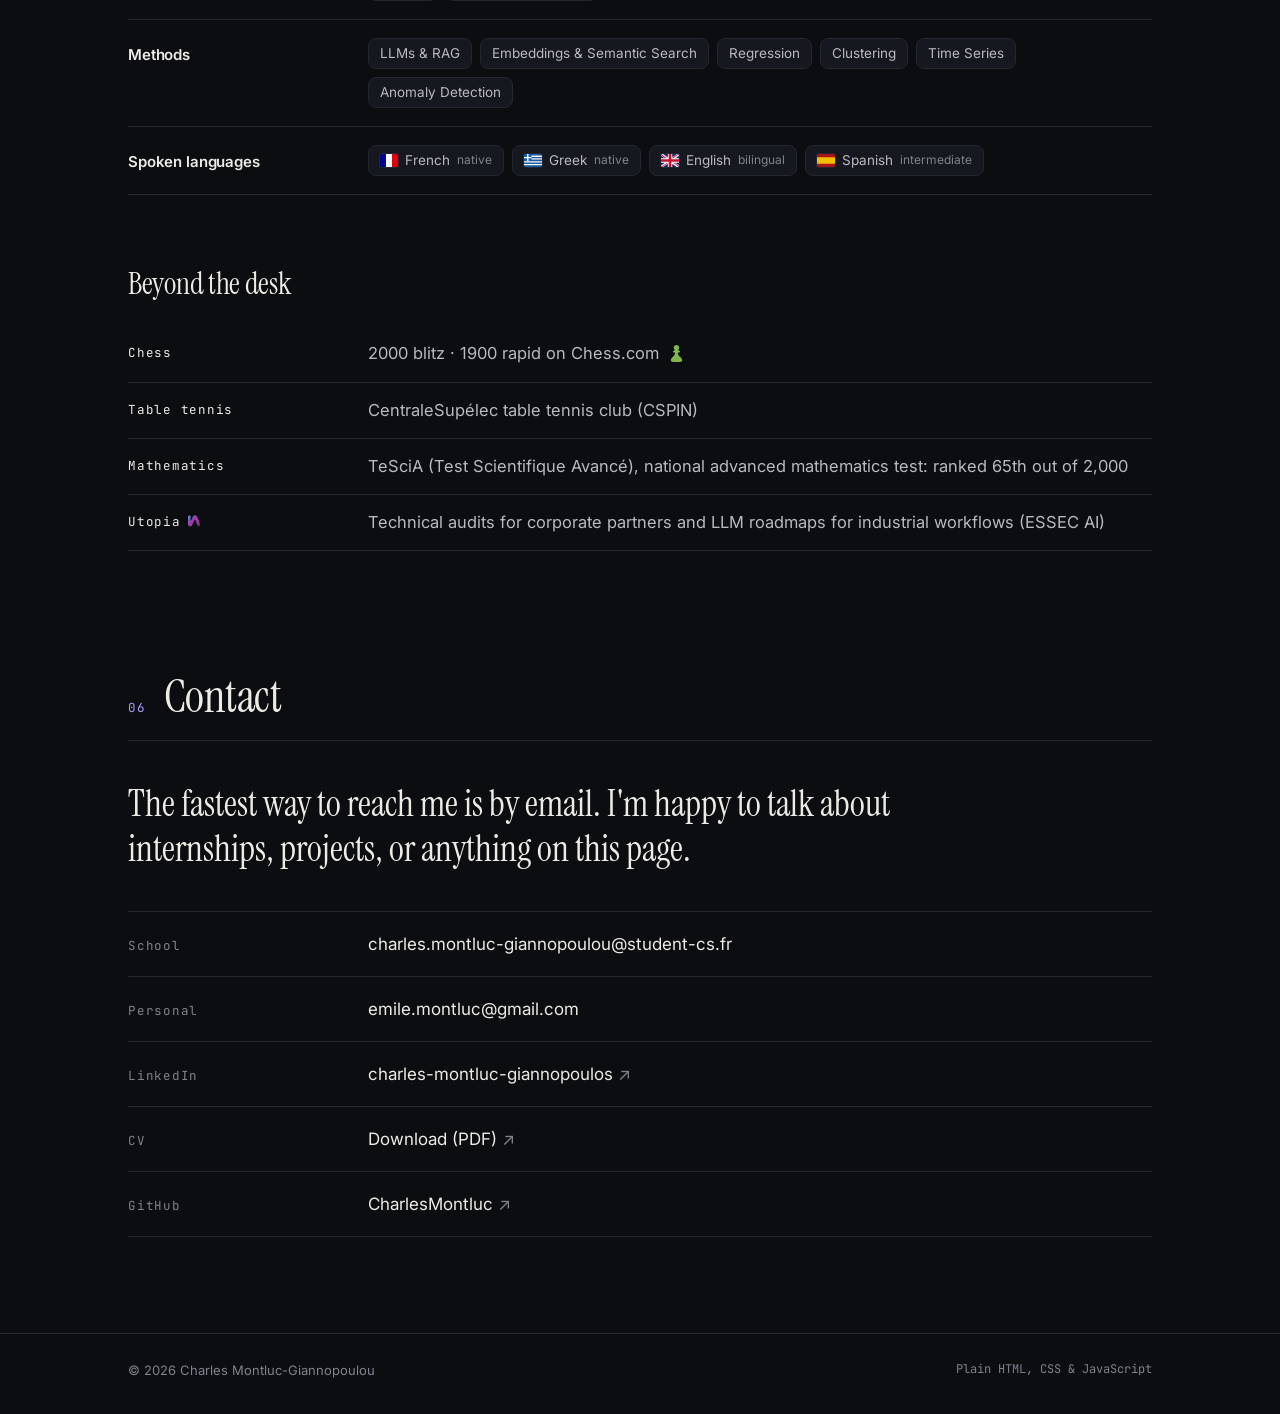
==== commit 3f9e4735: "Utopia: move ESSEC AI into the description" ====
--- a/index.html
+++ b/index.html
@@ -309,7 +309,7 @@
         <li class="reveal"><span class="beyond-key">Chess</span><span class="beyond-val">2000 blitz · 1900 rapid on Chess.com<svg class="beyond-logo" style="--brand:#81B64C" viewBox="0 0 24 24" aria-label="Chess.com" role="img"><path d="M12 0a3.85 3.85 0 0 0-3.875 3.846A3.84 3.84 0 0 0 9.73 6.969l-2.79 1.85c0 .622.144 1.114.434 1.649H9.83c-.014.245-.014.549-.014.925 0 .025.003.048.006.071-.064 1.353-.507 3.472-3.62 5.842-.816.625-1.423 1.495-1.806 2.533a.33.33 0 0 0-.045.084 8.124 8.124 0 0 0-.39 2.516c0 .1.216 1.561 8.038 1.561s8.038-1.46 8.038-1.561c0-2.227-.824-4.048-2.24-5.133-4.034-3.08-3.586-5.74-3.644-6.838h2.458c.29-.535.434-1.027.434-1.649l-2.79-1.836a3.86 3.86 0 0 0 1.604-3.123A3.873 3.873 0 0 0 13.445.275c-.004-.002-.01.004-.015.004A3.76 3.76 0 0 0 12 0Z"/></svg></span></li>
         <li class="reveal"><span class="beyond-key">Table tennis</span><span>CentraleSupélec table tennis club (CSPIN)</span></li>
         <li class="reveal"><span class="beyond-key">Mathematics</span><span>TeSciA (Test Scientifique Avancé), national advanced mathematics test: ranked 65th out of 2,000</span></li>
-        <li class="reveal"><span class="beyond-key beyond-key-logo">Utopia<img class="beyond-logo" src="assets/img/logos/utopia.png" alt="" width="15" height="15"> · ESSEC AI</span><span>Technical audits for corporate partners and LLM roadmaps for industrial workflows</span></li>
+        <li class="reveal"><span class="beyond-key beyond-key-logo">Utopia<img class="beyond-logo" src="assets/img/logos/utopia.png" alt="" width="15" height="15"></span><span>Technical audits for corporate partners and LLM roadmaps for industrial workflows (ESSEC AI)</span></li>
       </ul>
     </section>
 
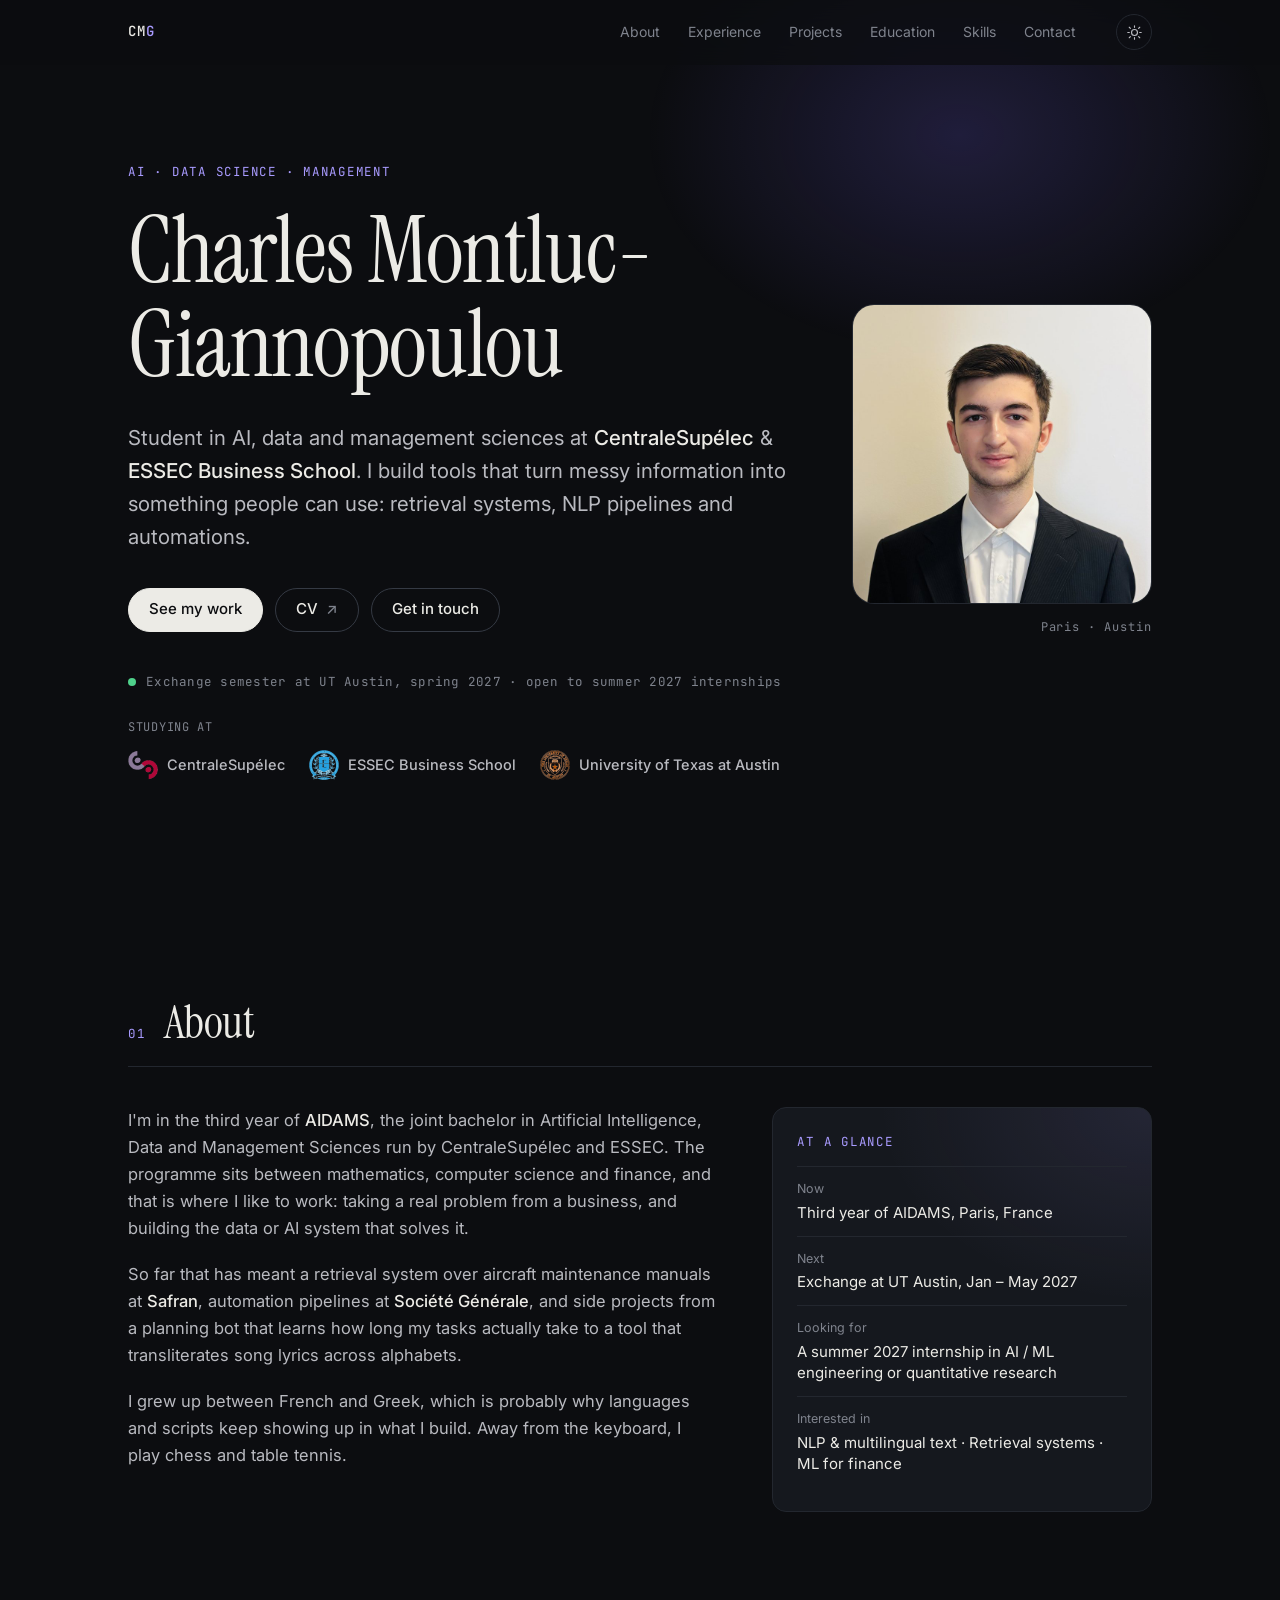
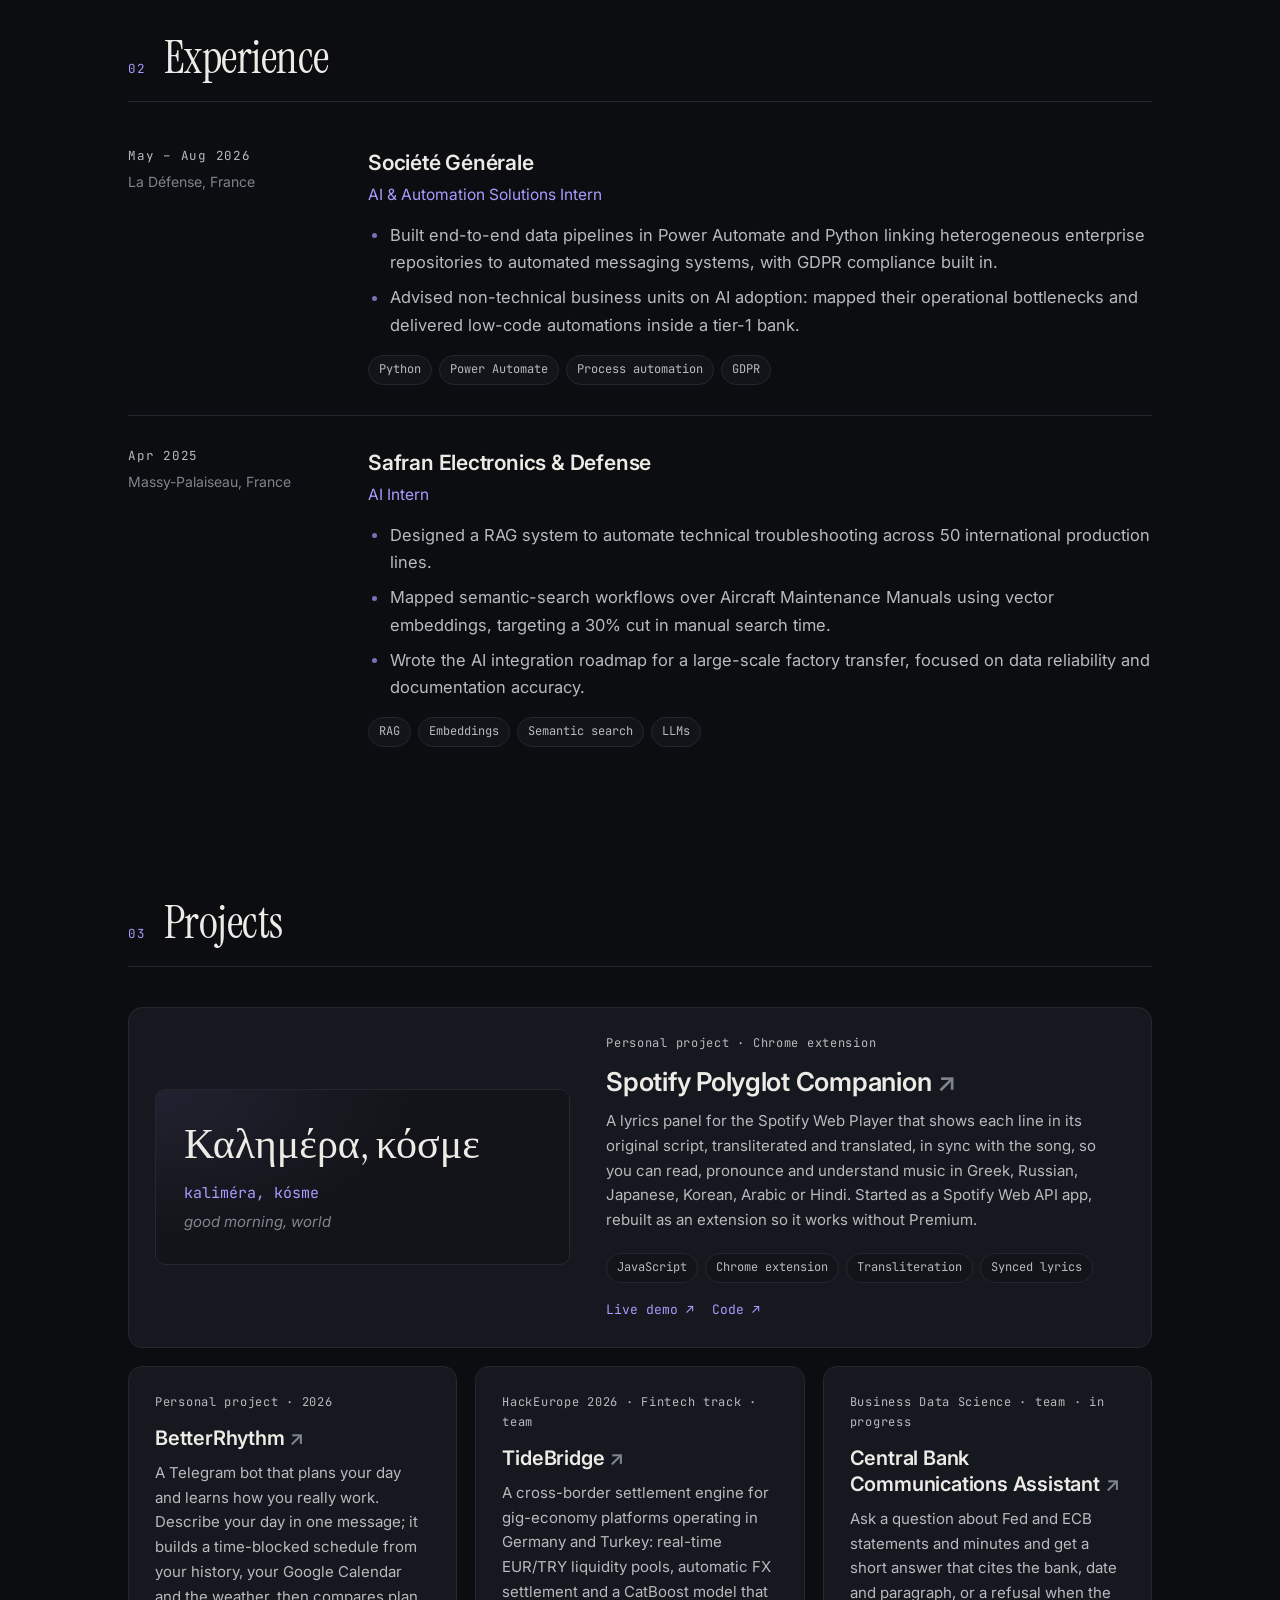
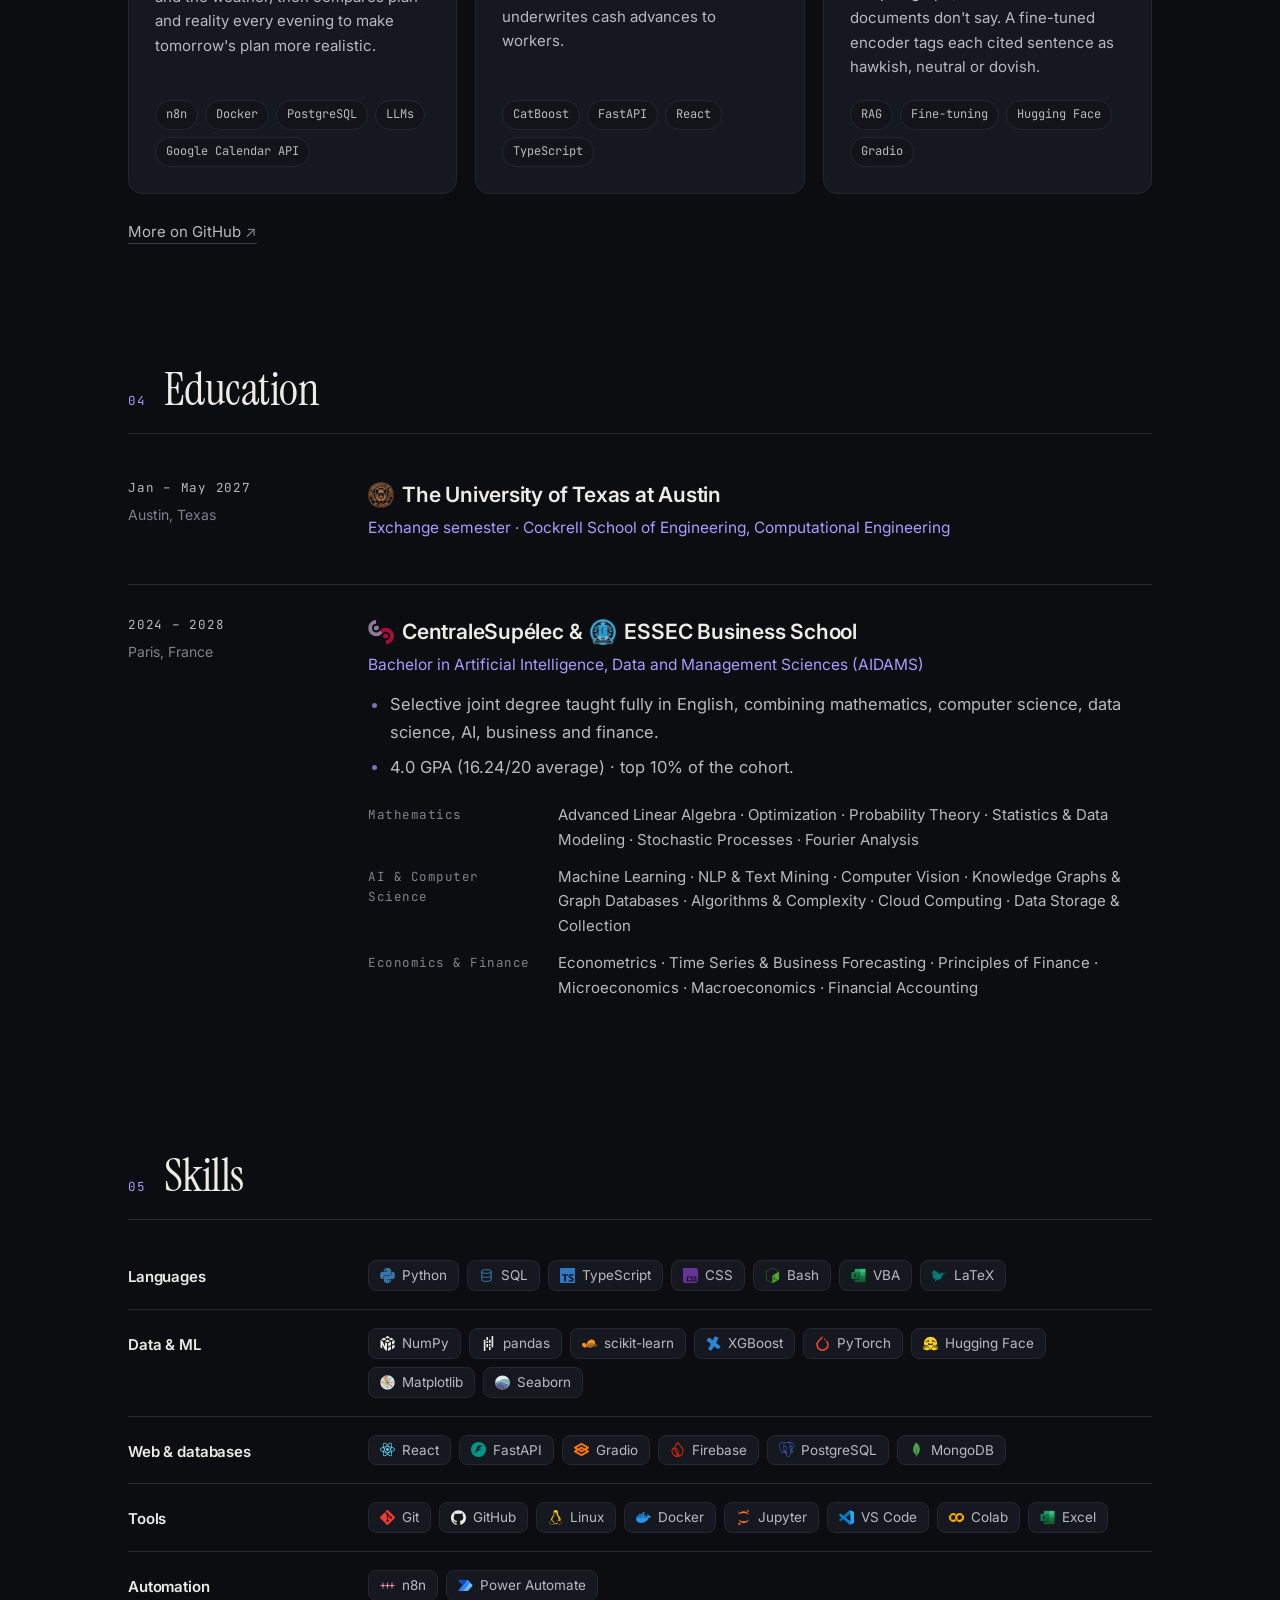
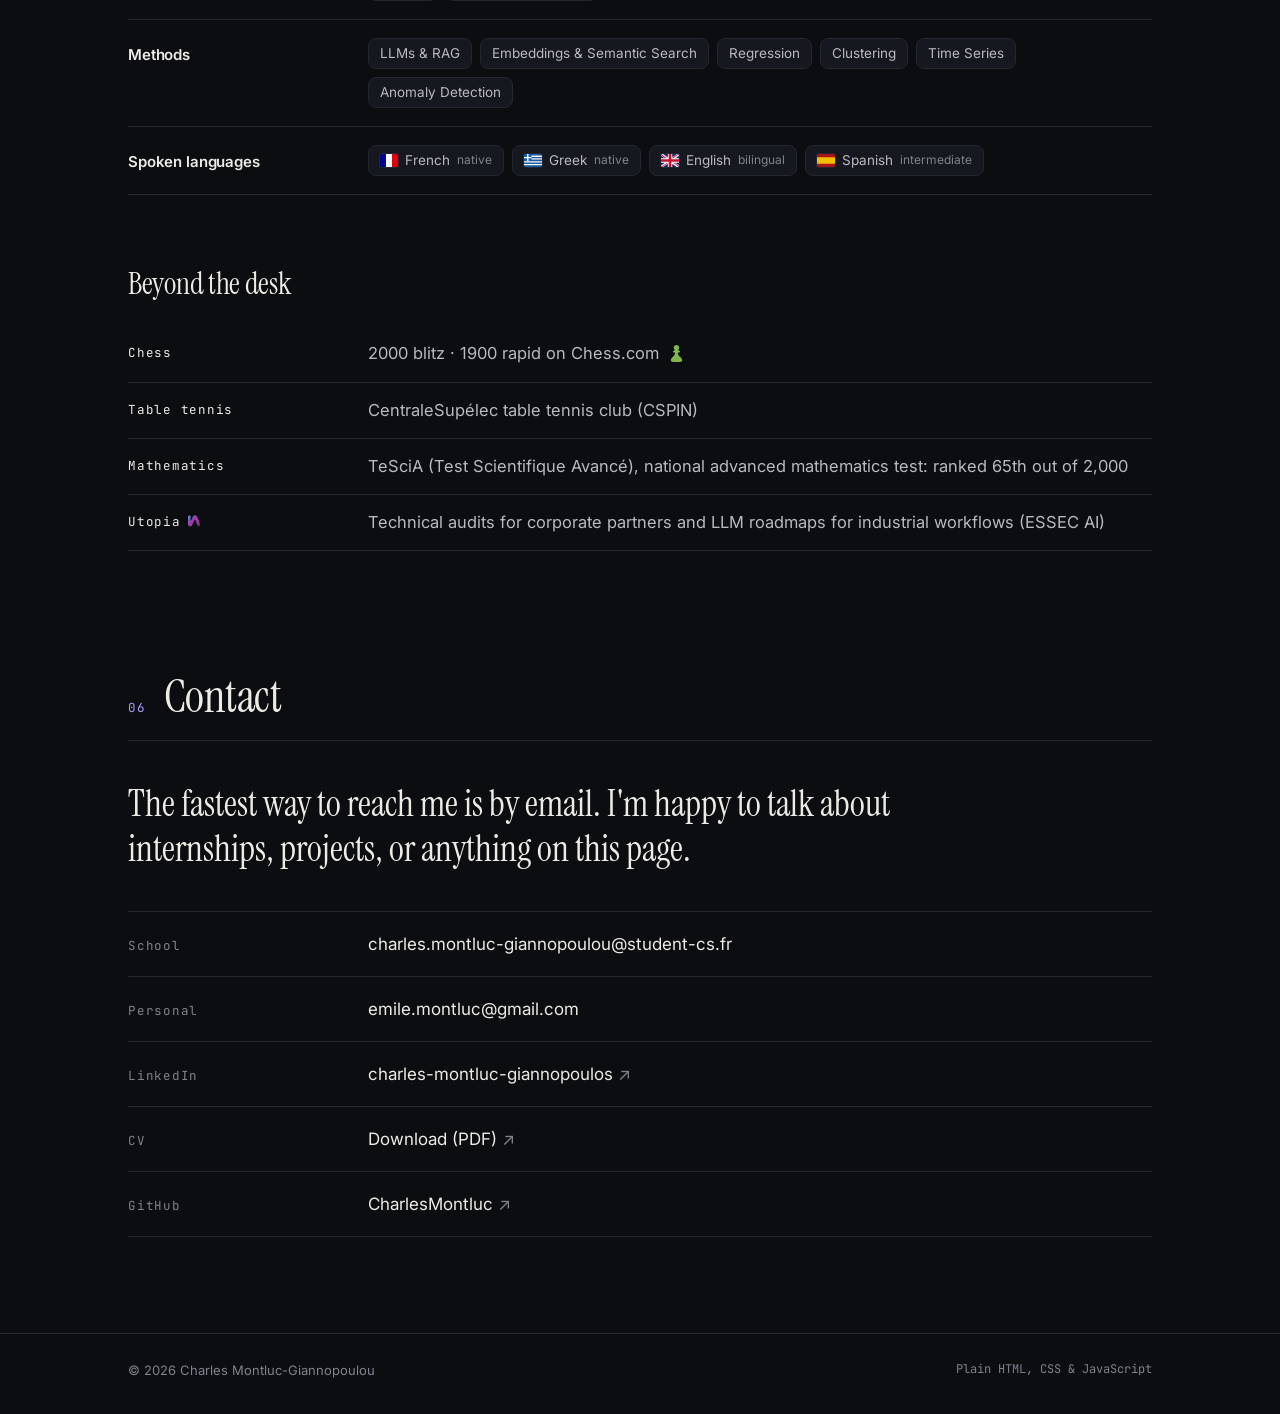
==== commit 75687d90: "Status line: UT Austin" ====
--- a/index.html
+++ b/index.html
@@ -65,7 +65,7 @@
           <a class="btn" href="assets/CV_Charles_Montluc-Giannopoulou.pdf" target="_blank" rel="noopener">CV <span class="arrow" aria-hidden="true">↗</span></a>
           <a class="btn" href="#contact">Get in touch</a>
         </div>
-        <p class="status"><span class="pulse" aria-hidden="true"></span>Exchange semester at the University of Texas at Austin, spring 2027 · open to summer 2027 internships</p>
+        <p class="status"><span class="pulse" aria-hidden="true"></span>Exchange semester at UT Austin, spring 2027 · open to summer 2027 internships</p>
         <div class="schools">
           <span class="schools-label">Studying at</span>
           <ul>
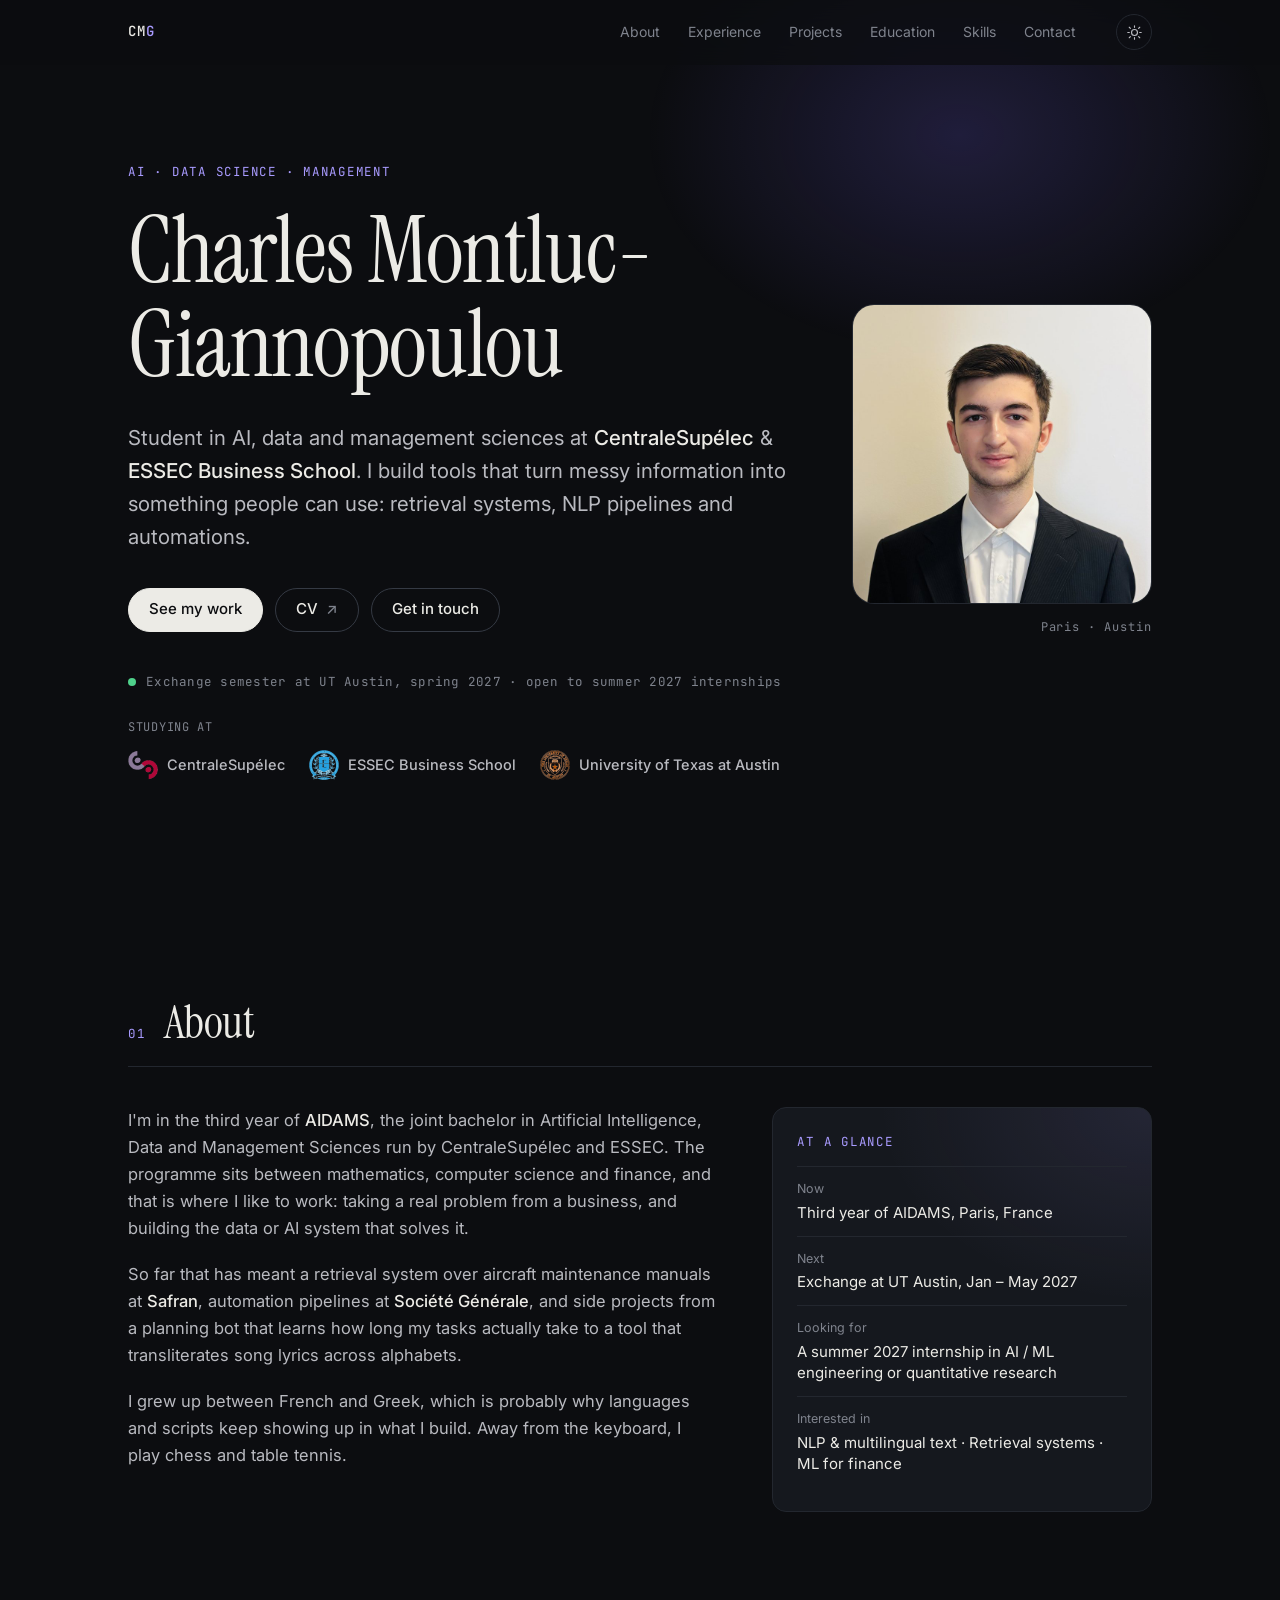
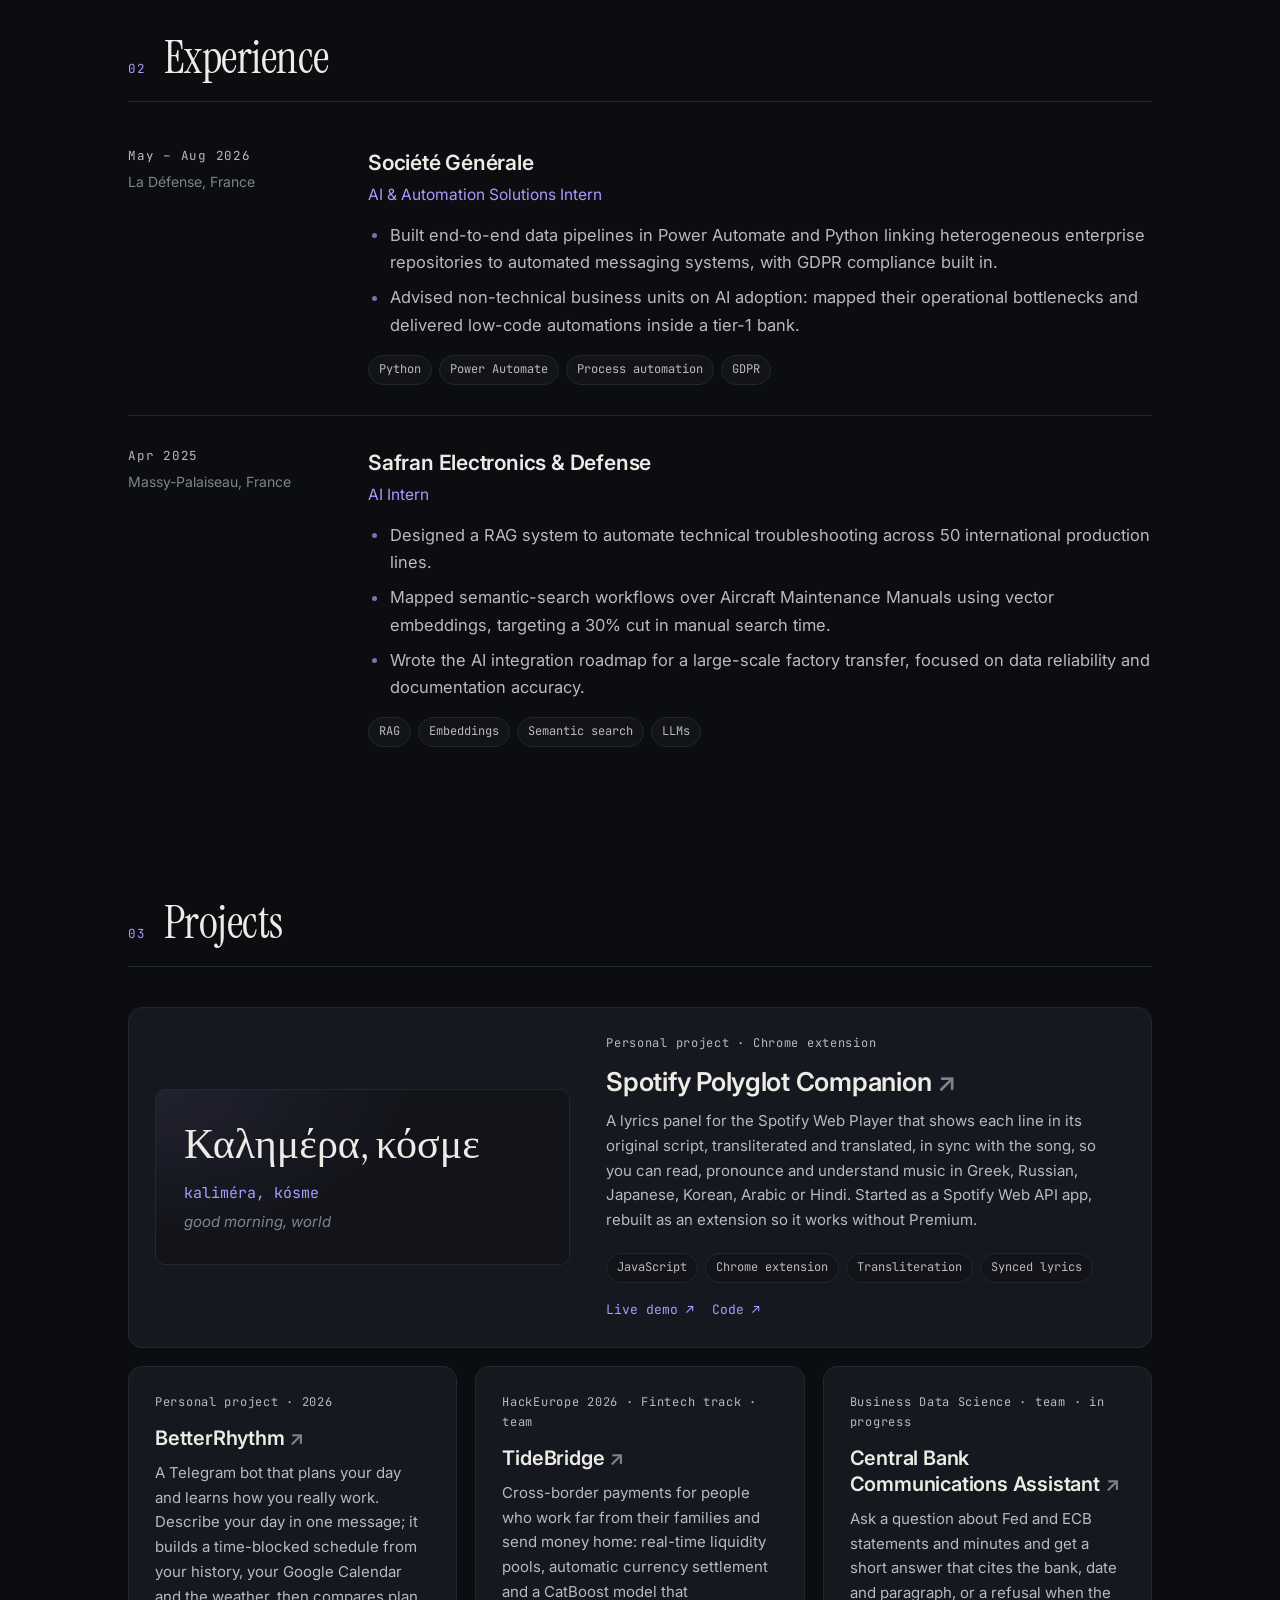
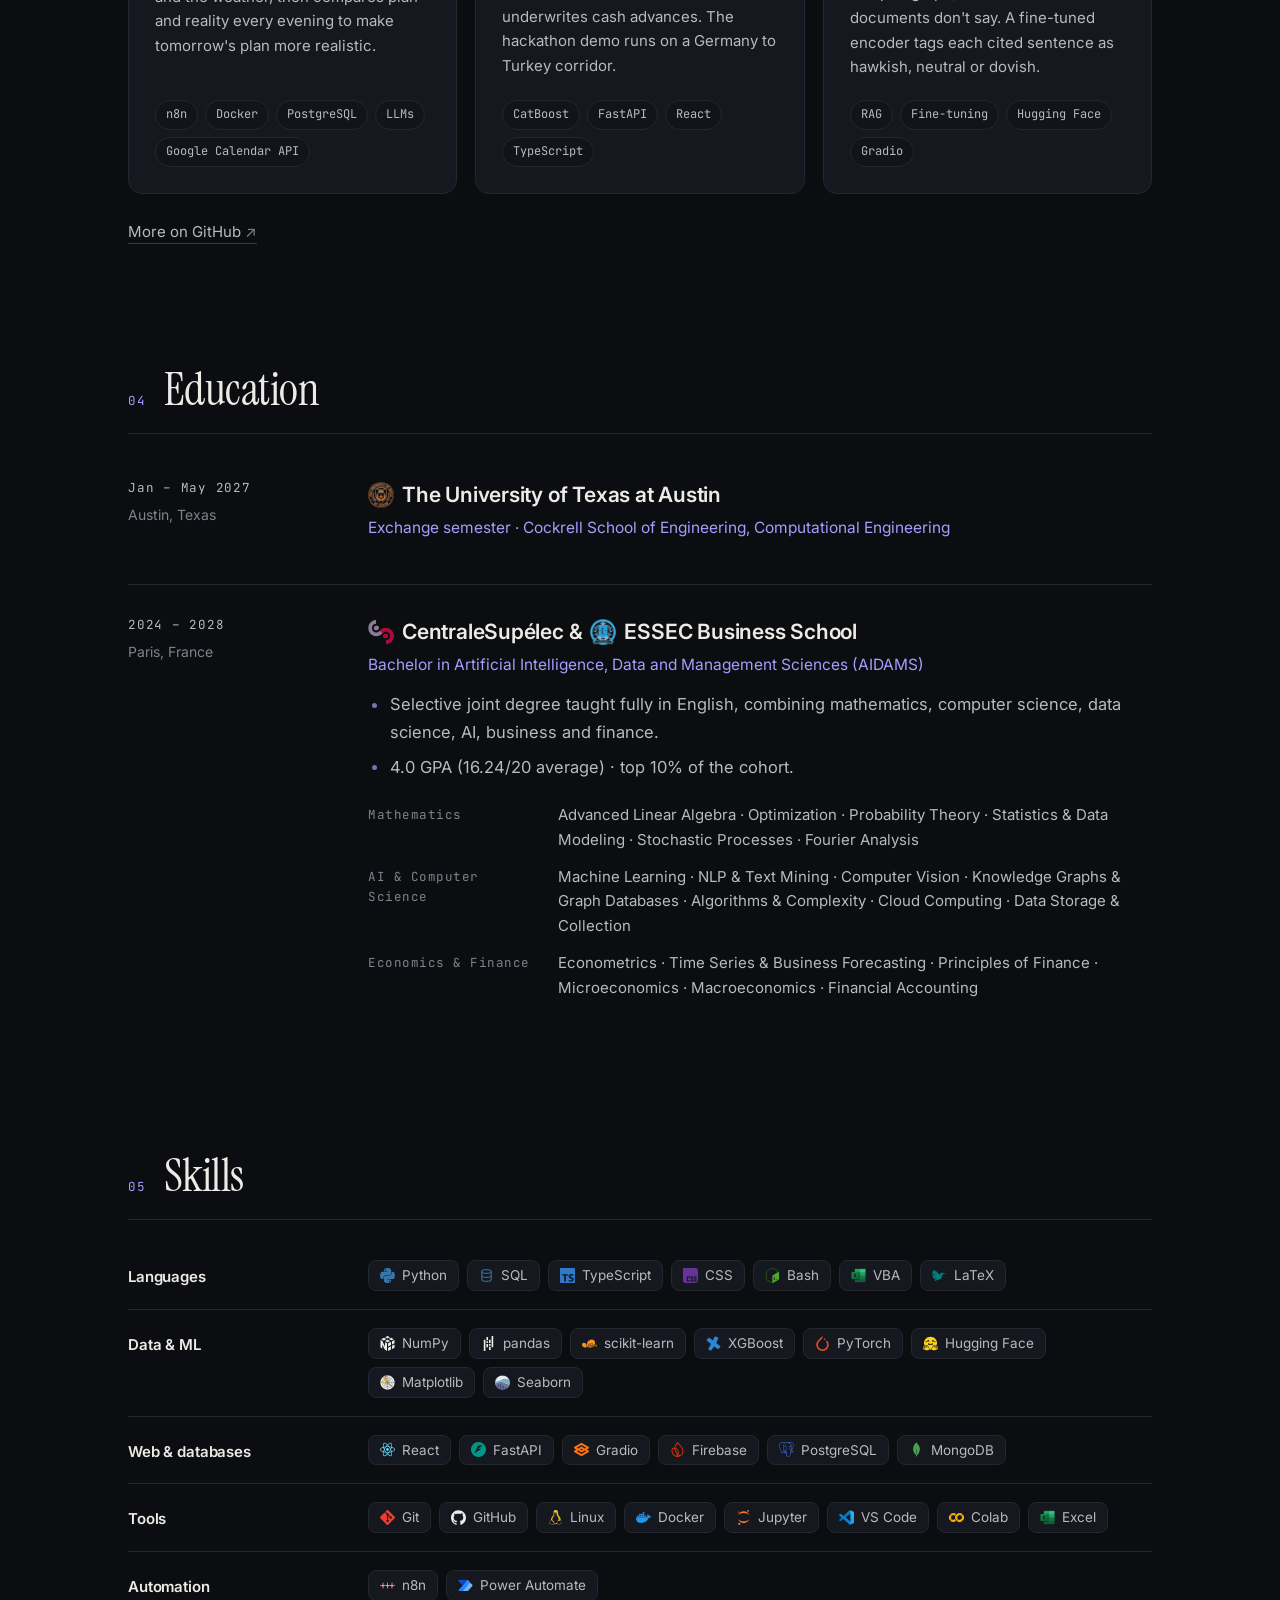
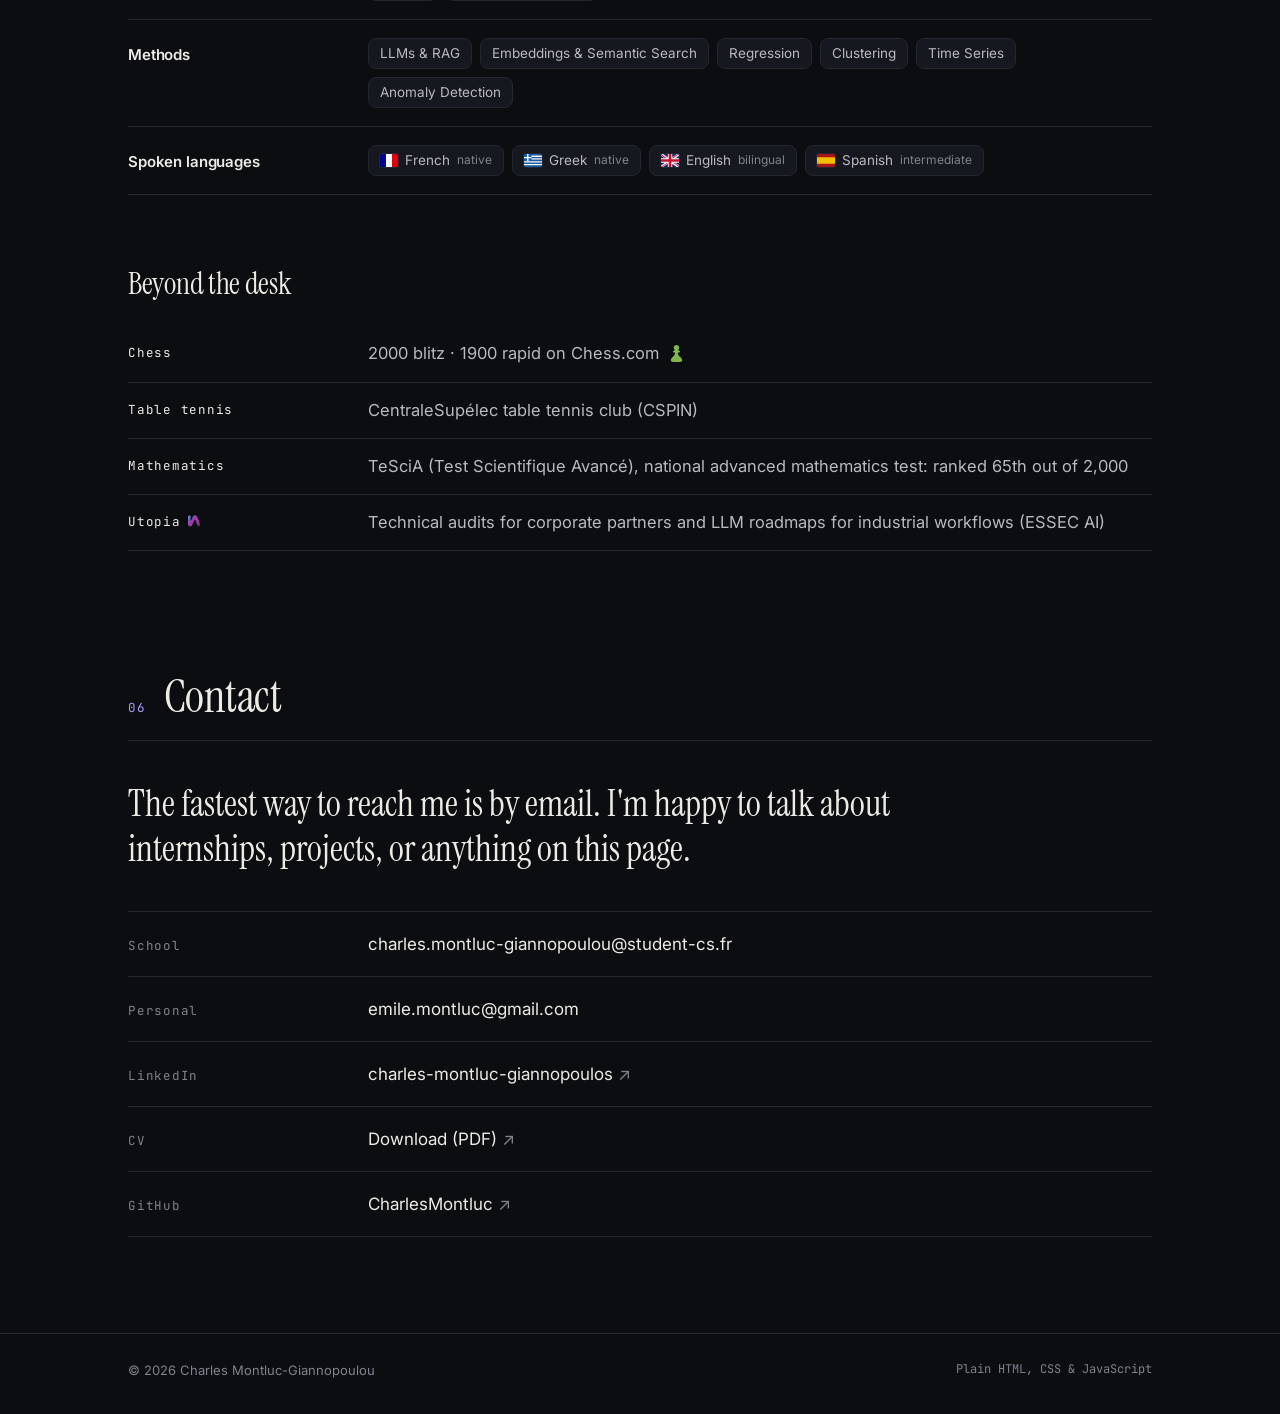
==== commit fa183567: "TideBridge: describe the general use case" ====
--- a/index.html
+++ b/index.html
@@ -205,9 +205,9 @@
           <p class="project-kicker">HackEurope 2026 · Fintech track · team</p>
           <h3><a href="https://github.com/CharlesMontluc/HackEurope-Fintech" target="_blank" rel="noopener">TideBridge <span class="arrow" aria-hidden="true">↗</span></a></h3>
           <p>
-            A cross-border settlement engine for gig-economy platforms operating in Germany and Turkey:
-            real-time EUR/TRY liquidity pools, automatic FX settlement and a CatBoost model that underwrites
-            cash advances to workers.
+            Cross-border payments for people who work far from their families and send money home:
+            real-time liquidity pools, automatic currency settlement and a CatBoost model that underwrites
+            cash advances. The hackathon demo runs on a Germany to Turkey corridor.
           </p>
           <ul class="tags"><li>CatBoost</li><li>FastAPI</li><li>React</li><li>TypeScript</li></ul>
         </article>
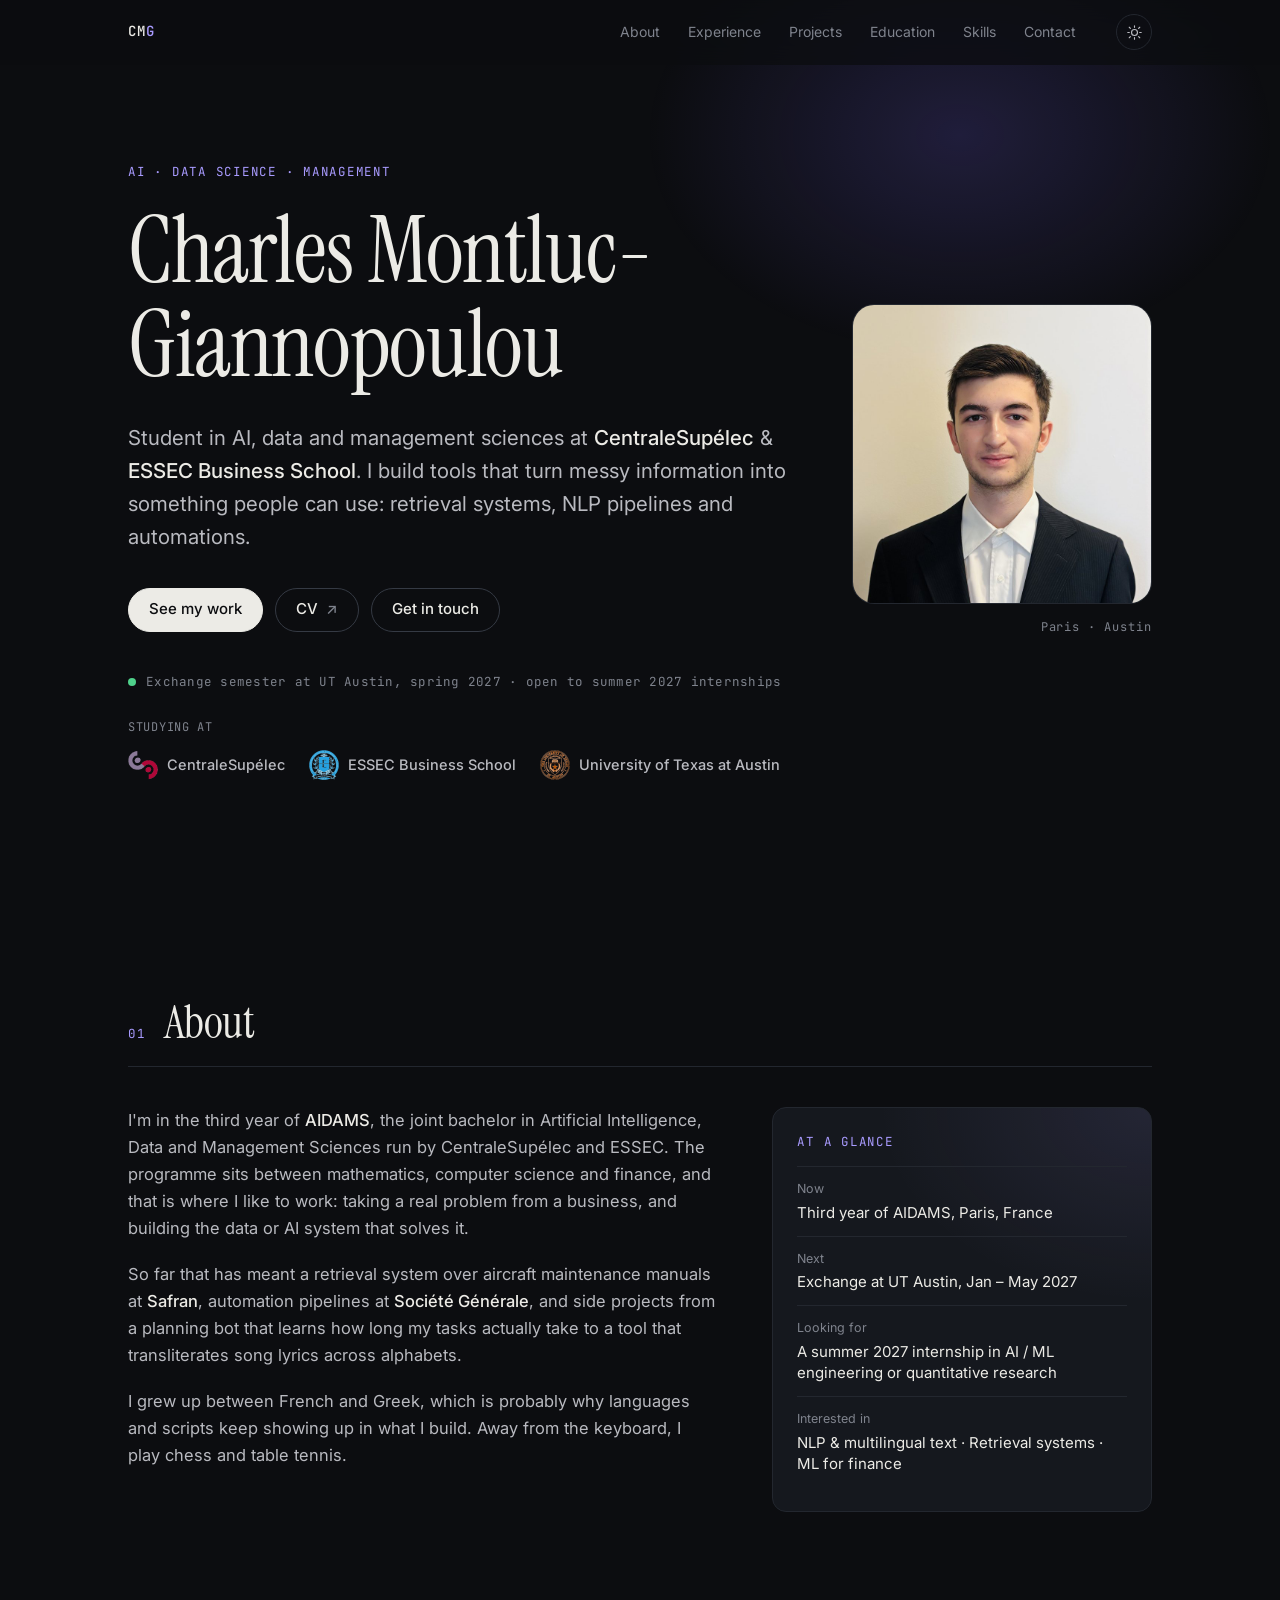
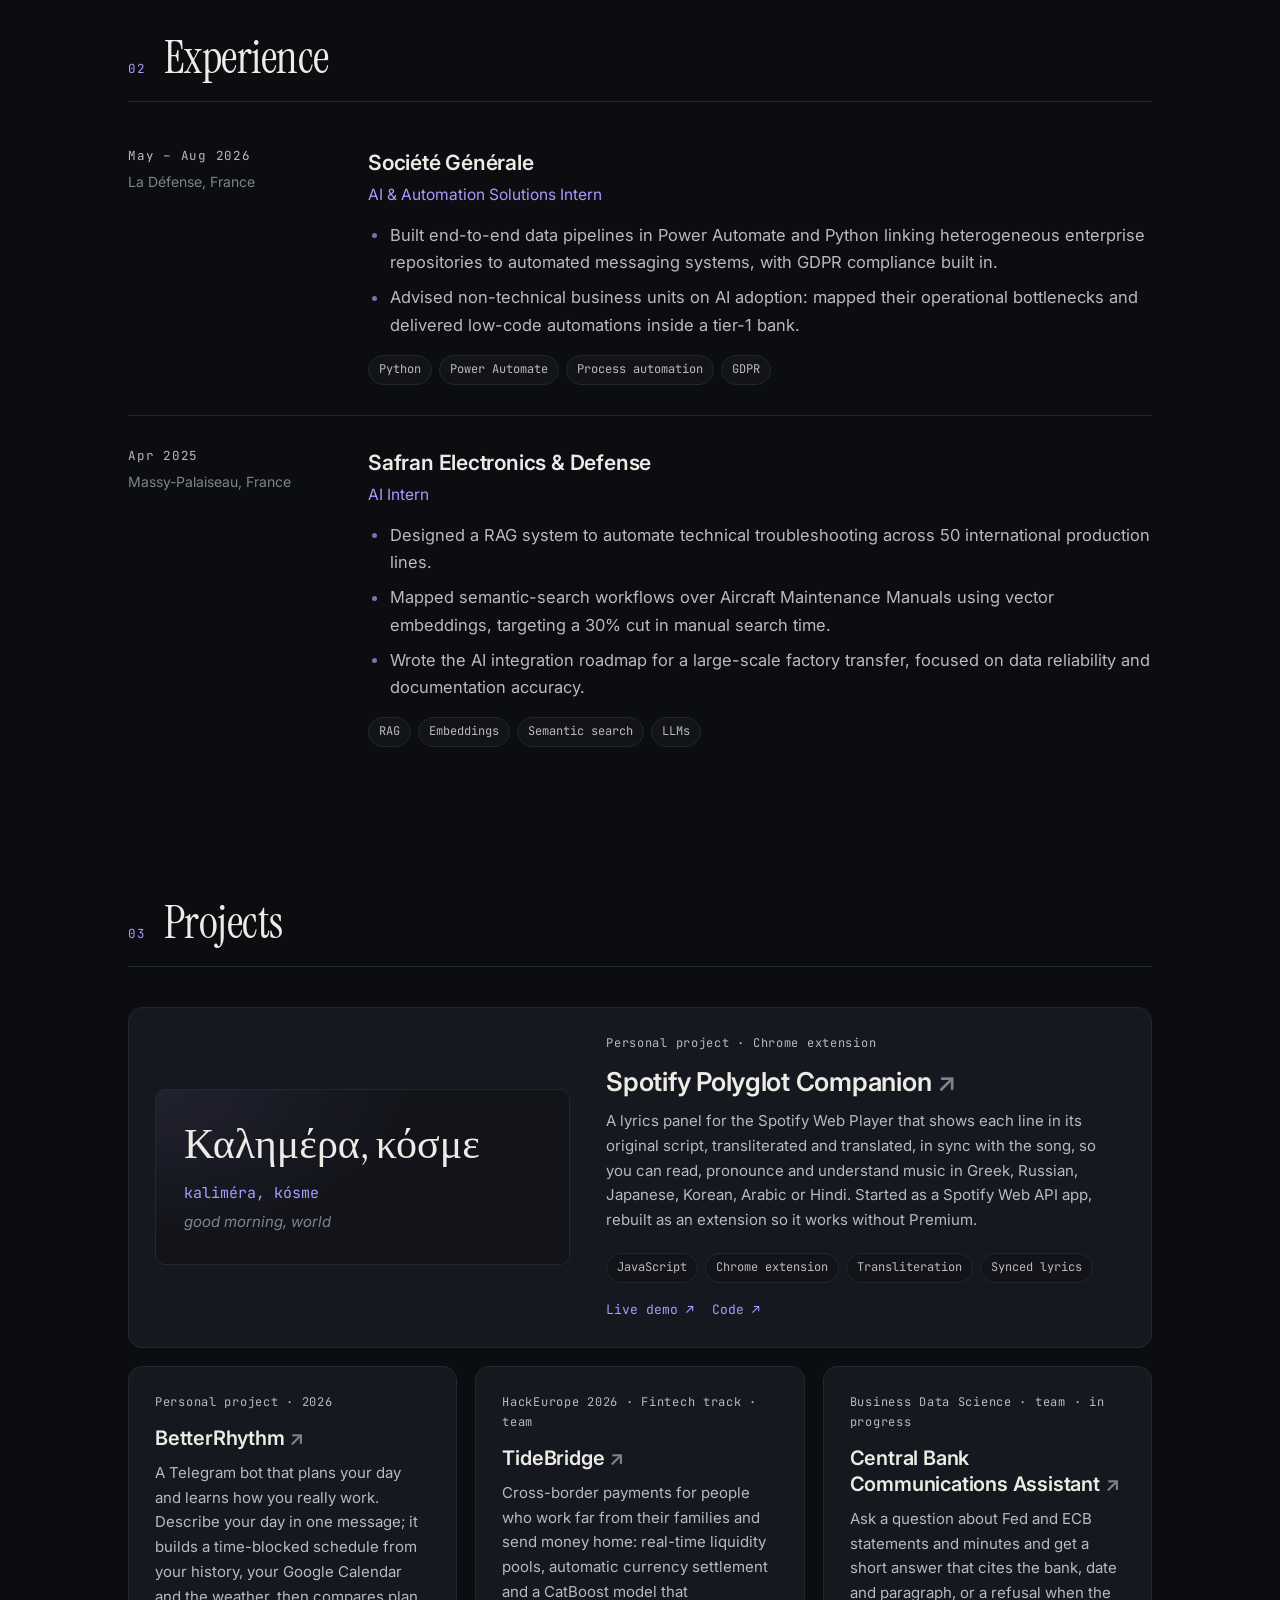
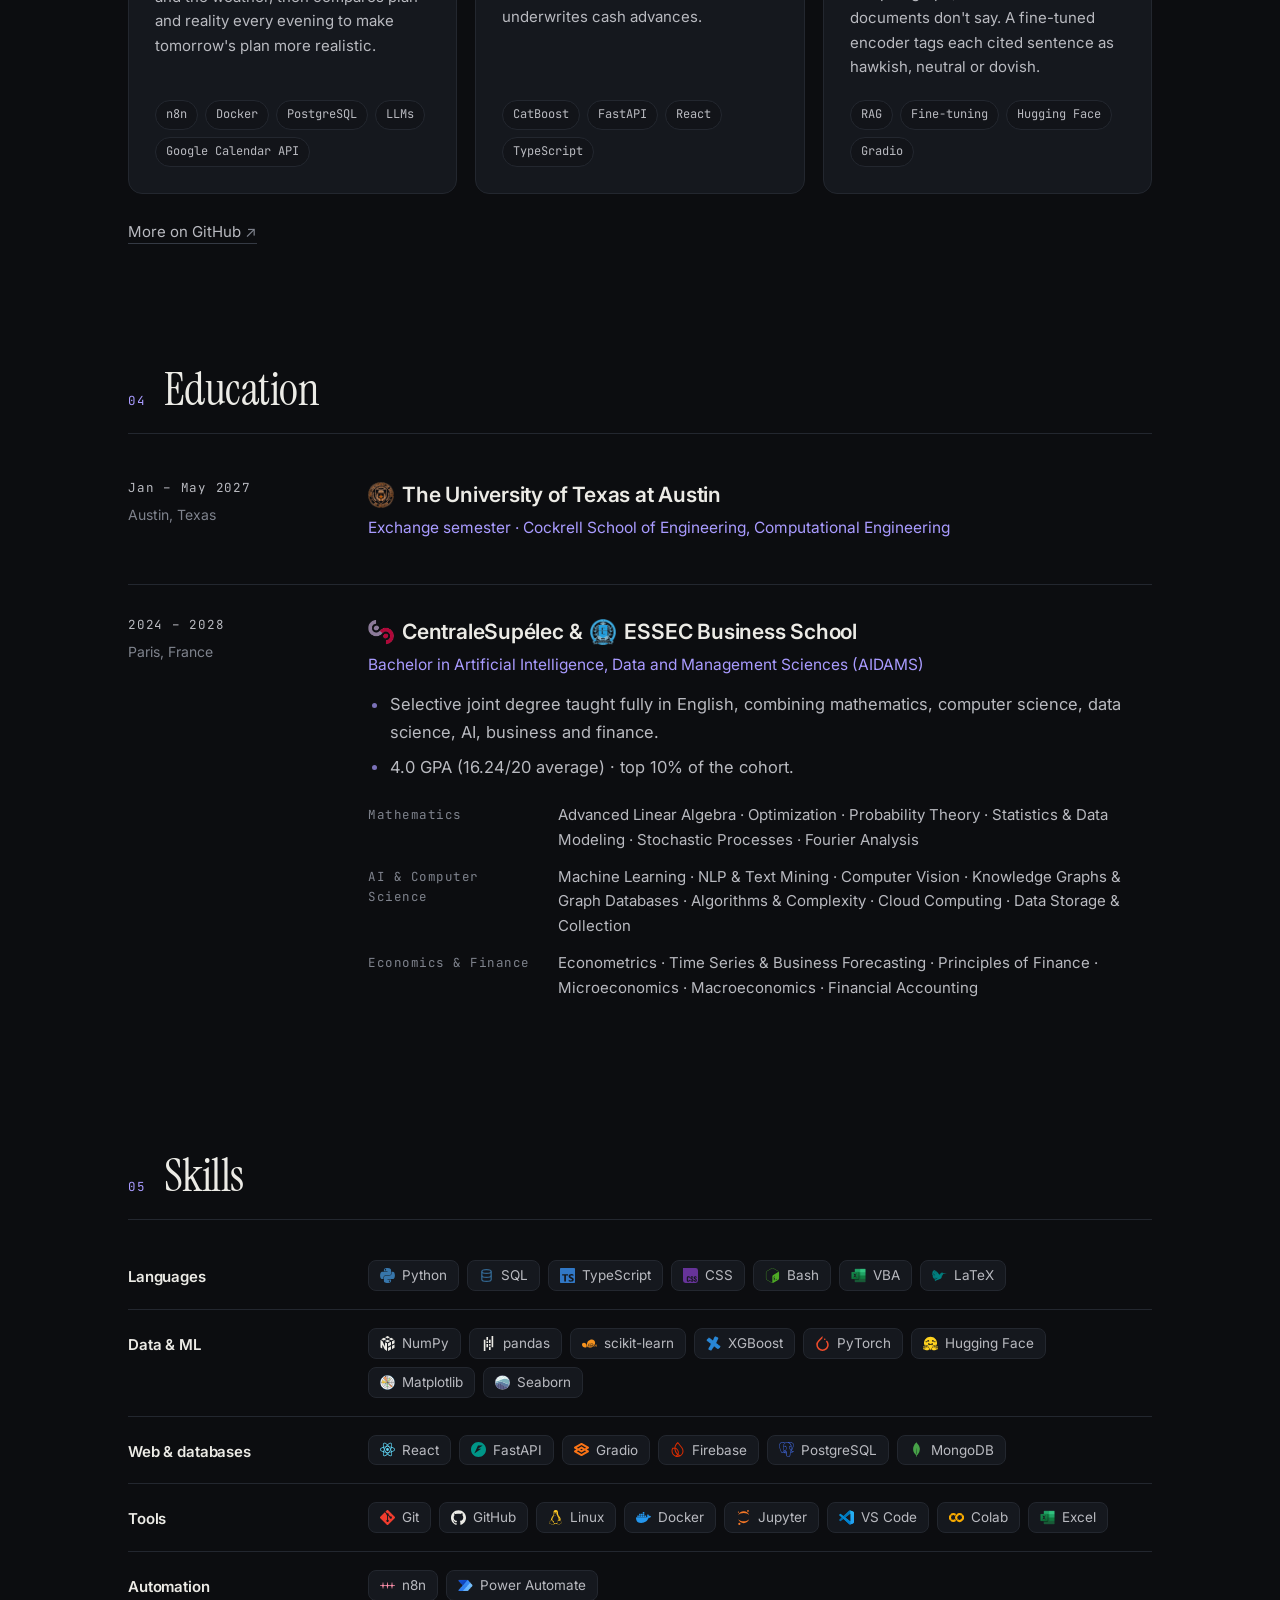
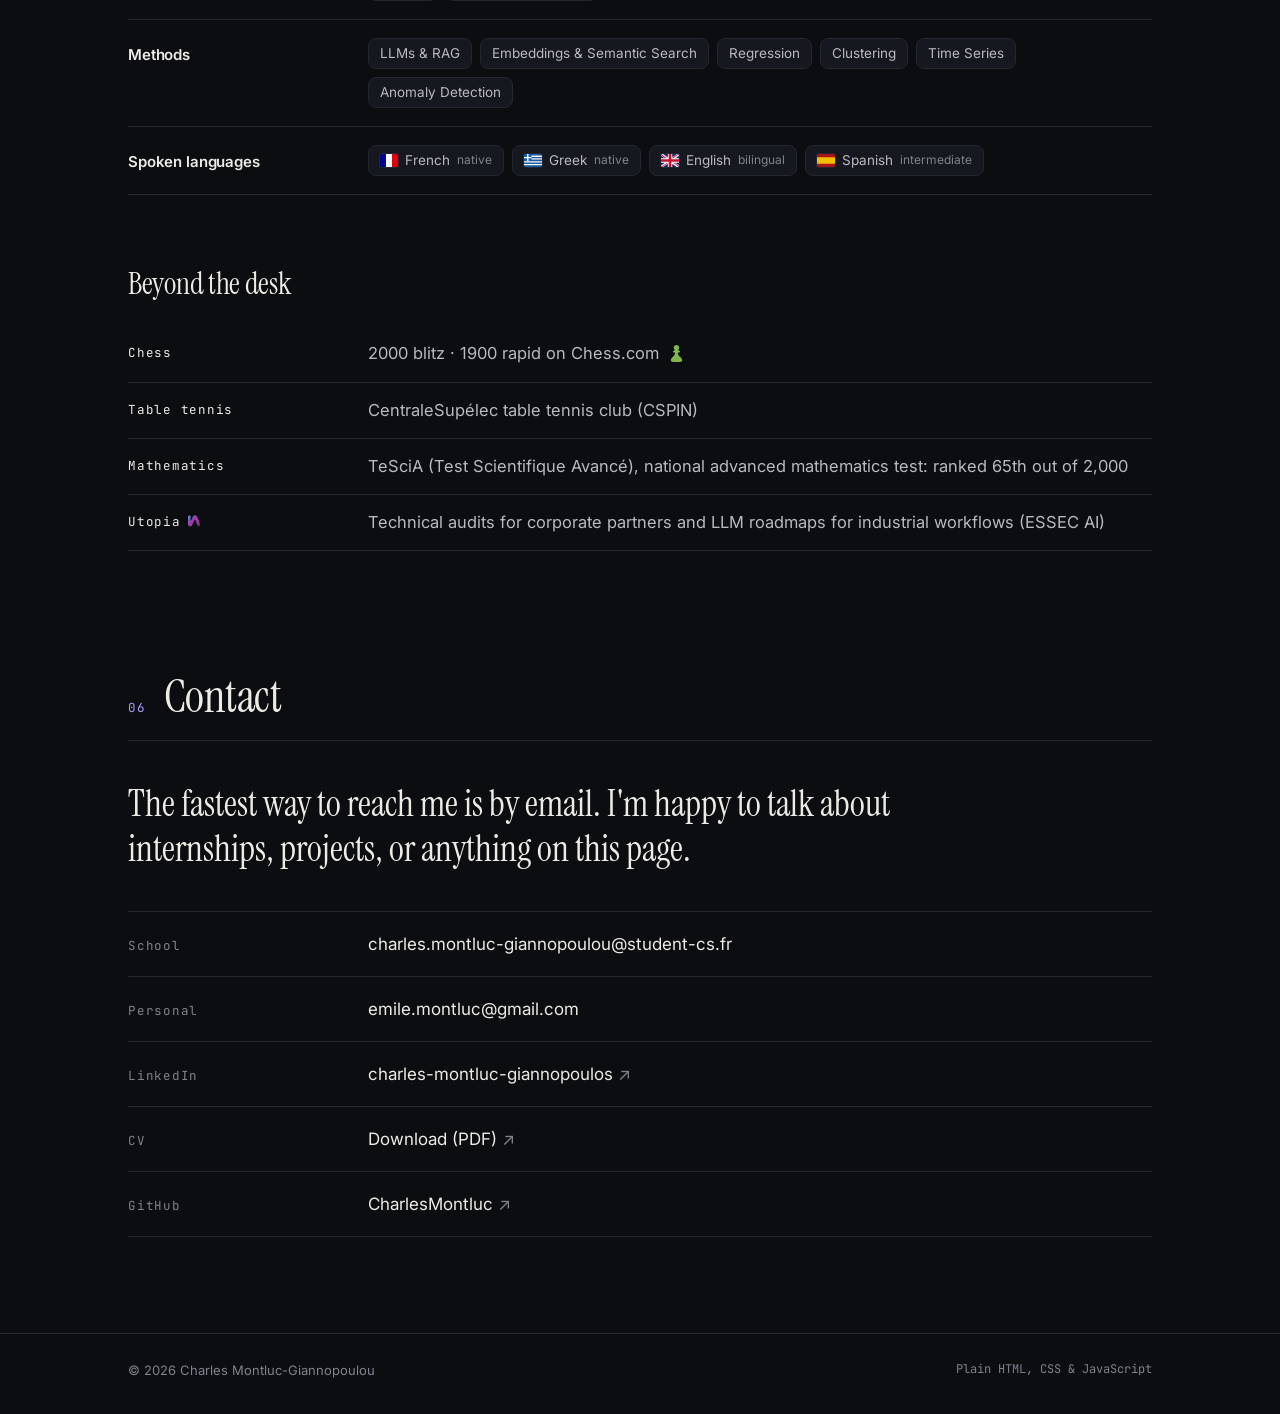
==== commit 6b88fa5e: "TideBridge: drop the demo corridor mention" ====
--- a/index.html
+++ b/index.html
@@ -207,7 +207,7 @@
           <p>
             Cross-border payments for people who work far from their families and send money home:
             real-time liquidity pools, automatic currency settlement and a CatBoost model that underwrites
-            cash advances. The hackathon demo runs on a Germany to Turkey corridor.
+            cash advances.
           </p>
           <ul class="tags"><li>CatBoost</li><li>FastAPI</li><li>React</li><li>TypeScript</li></ul>
         </article>
